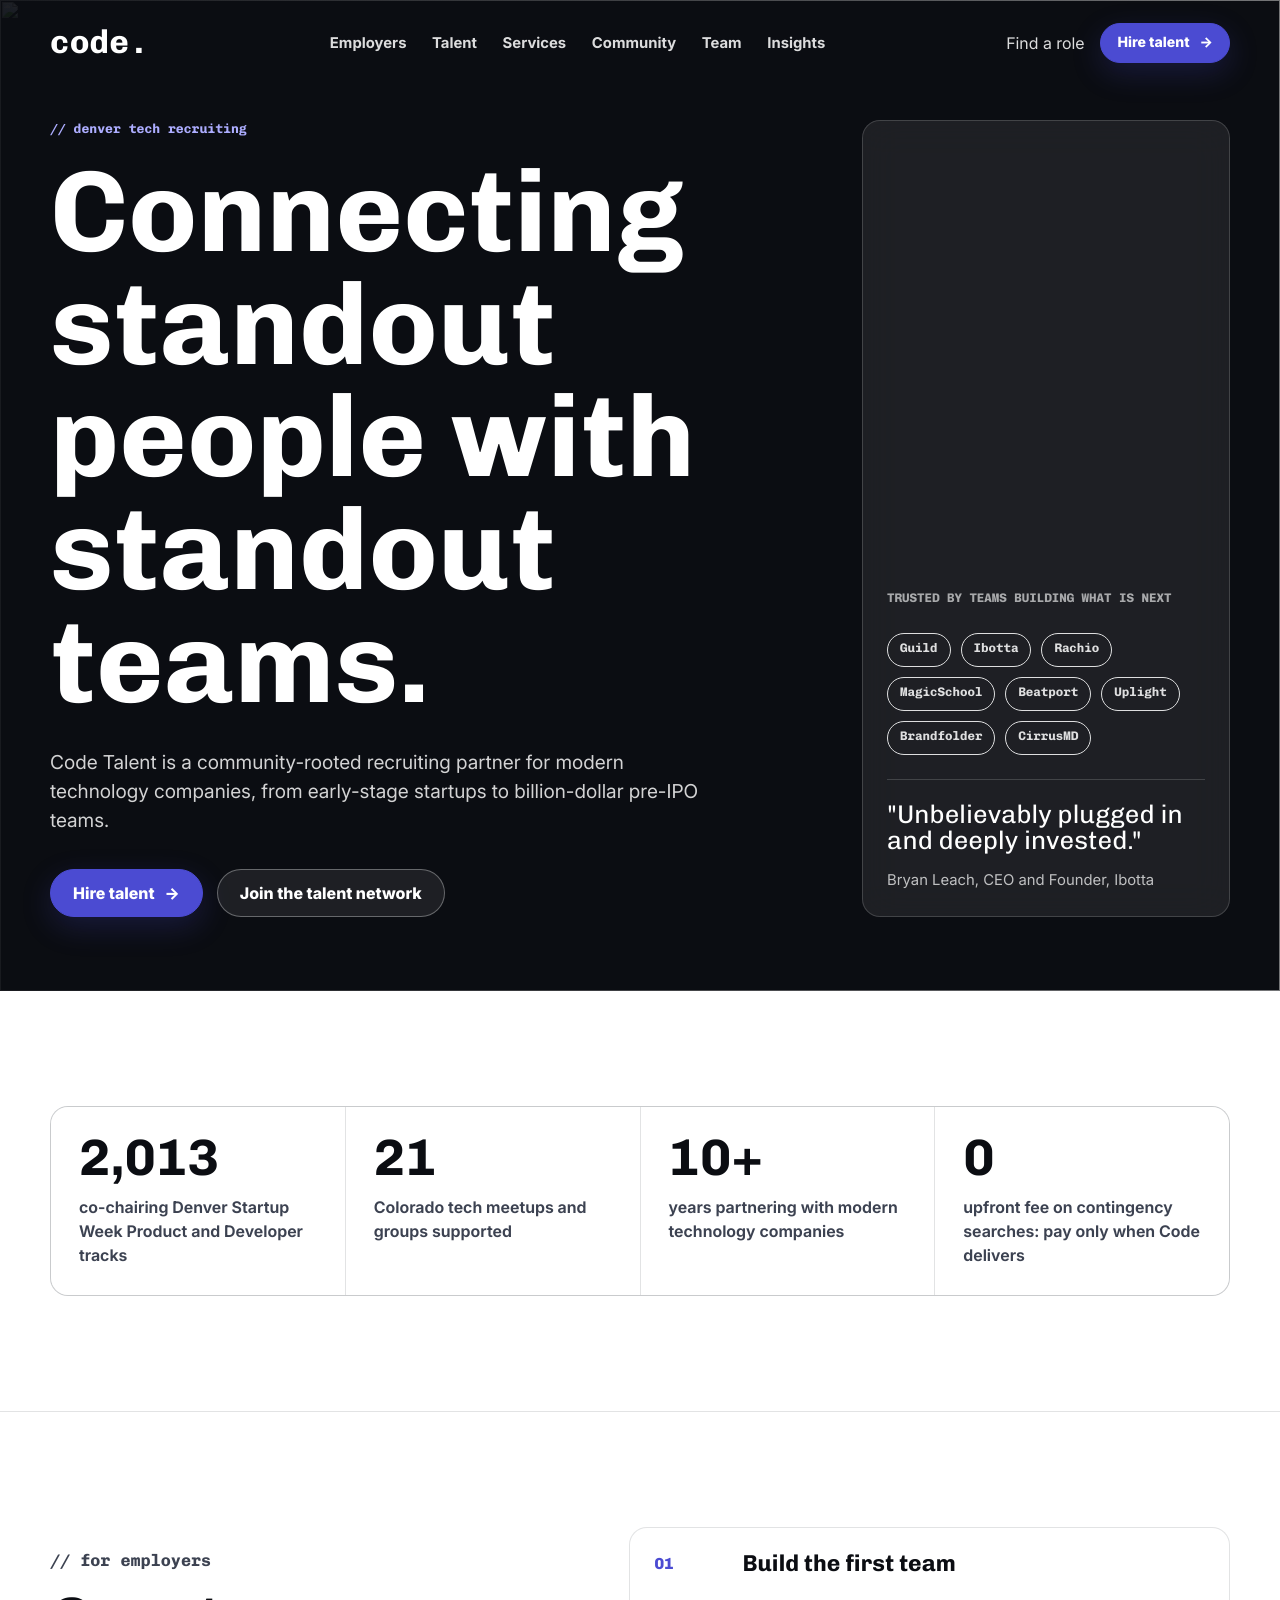
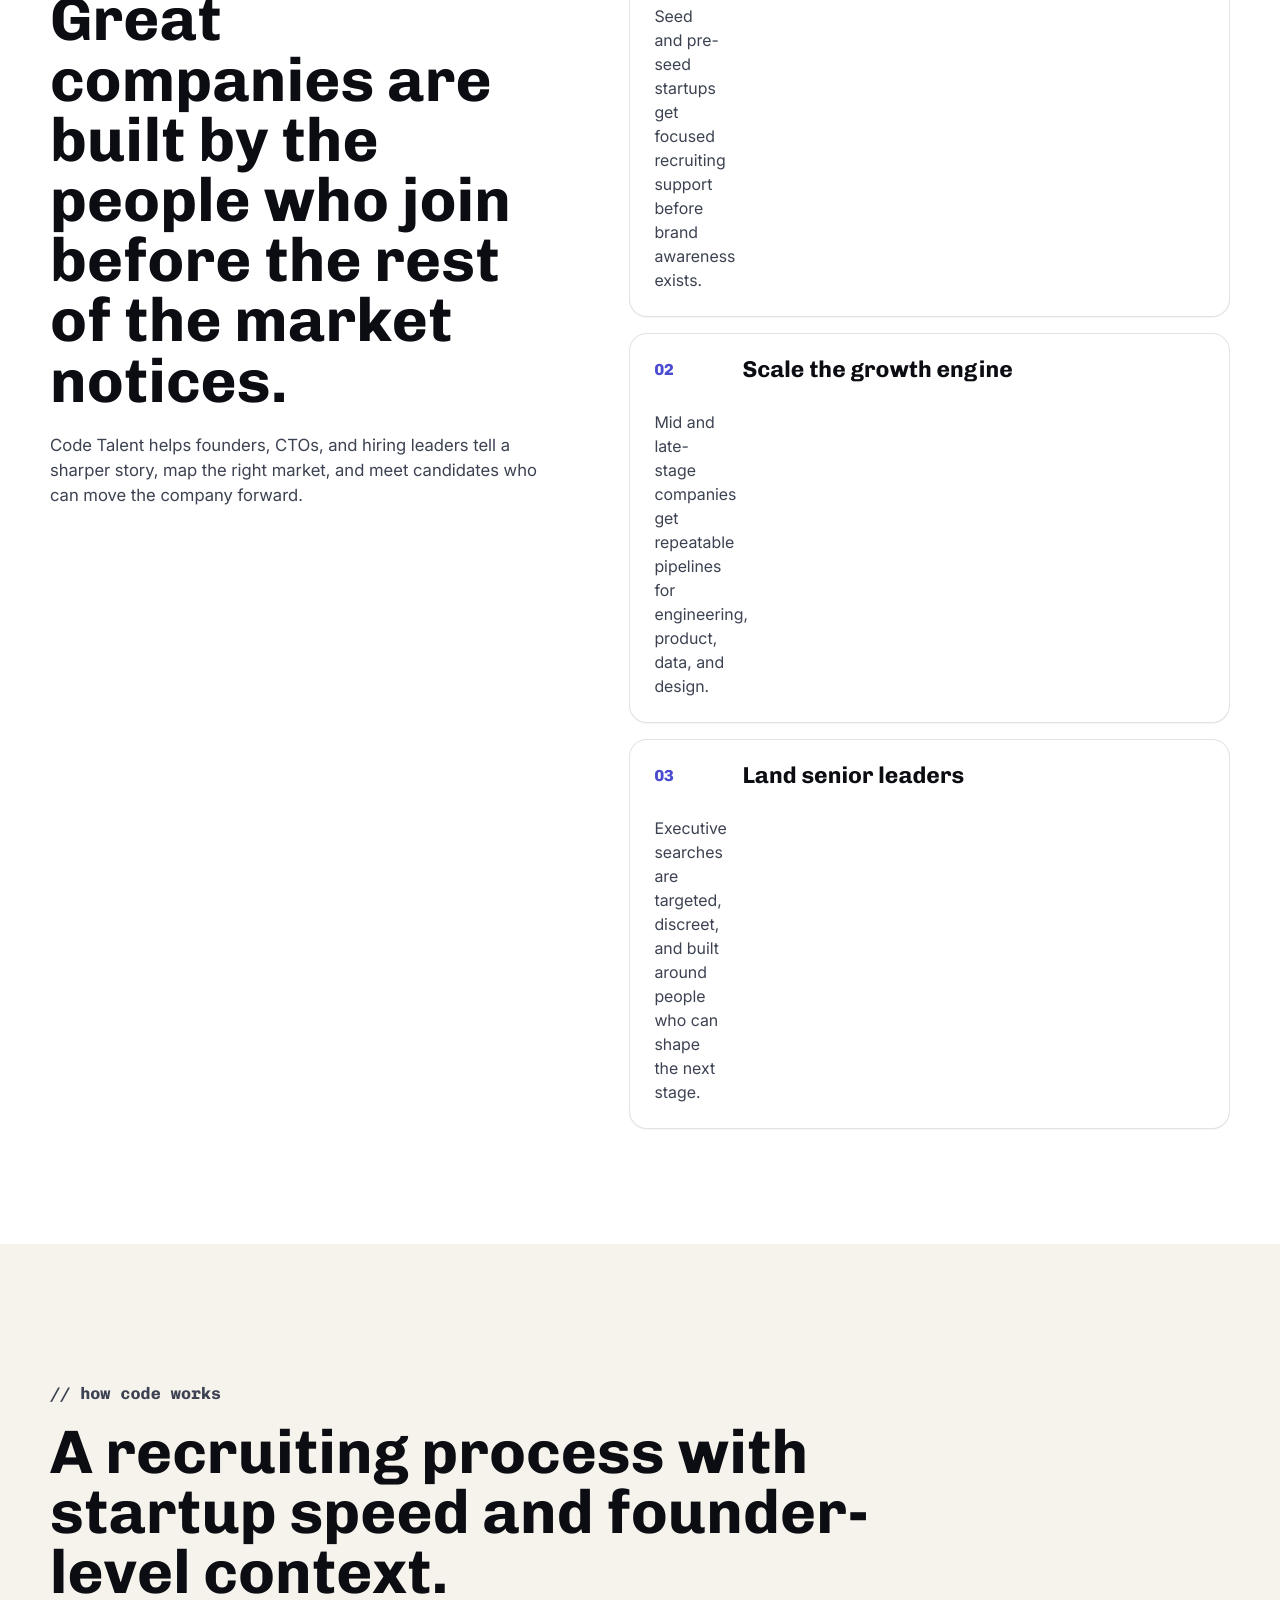
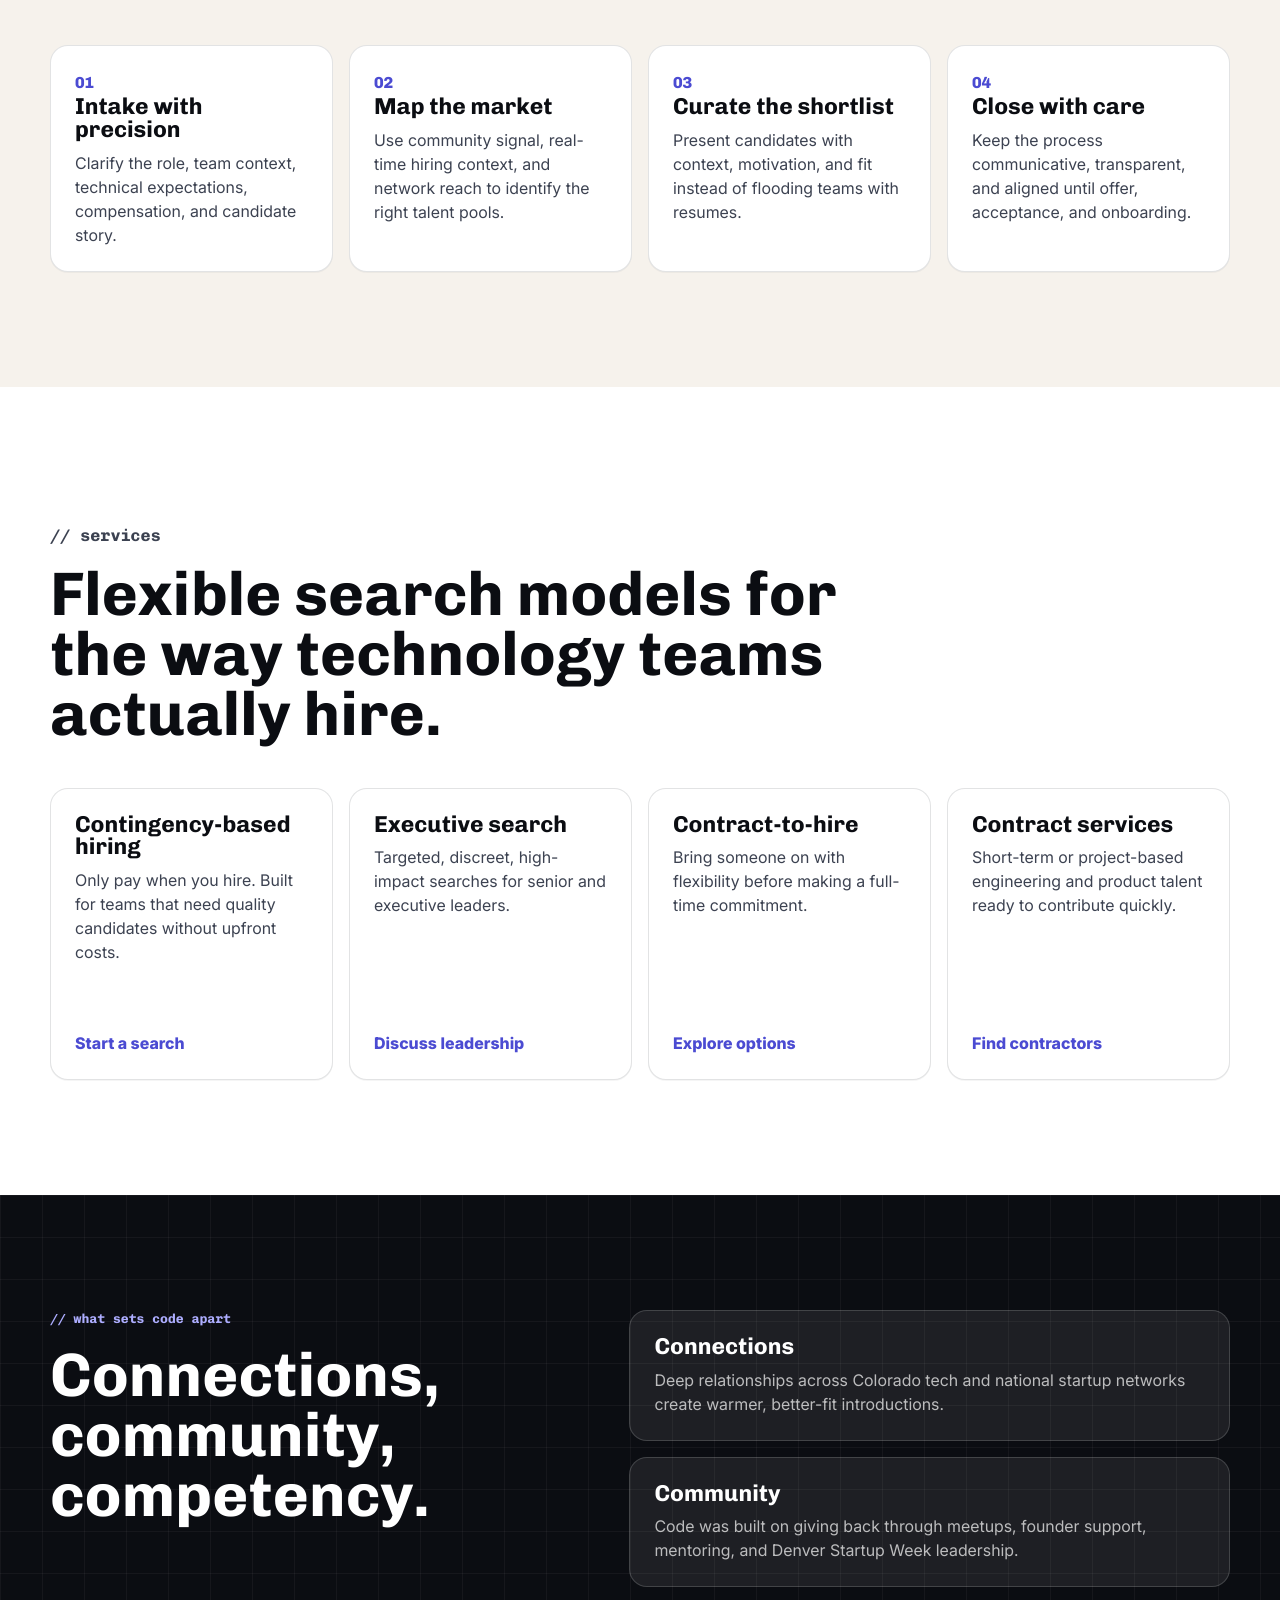
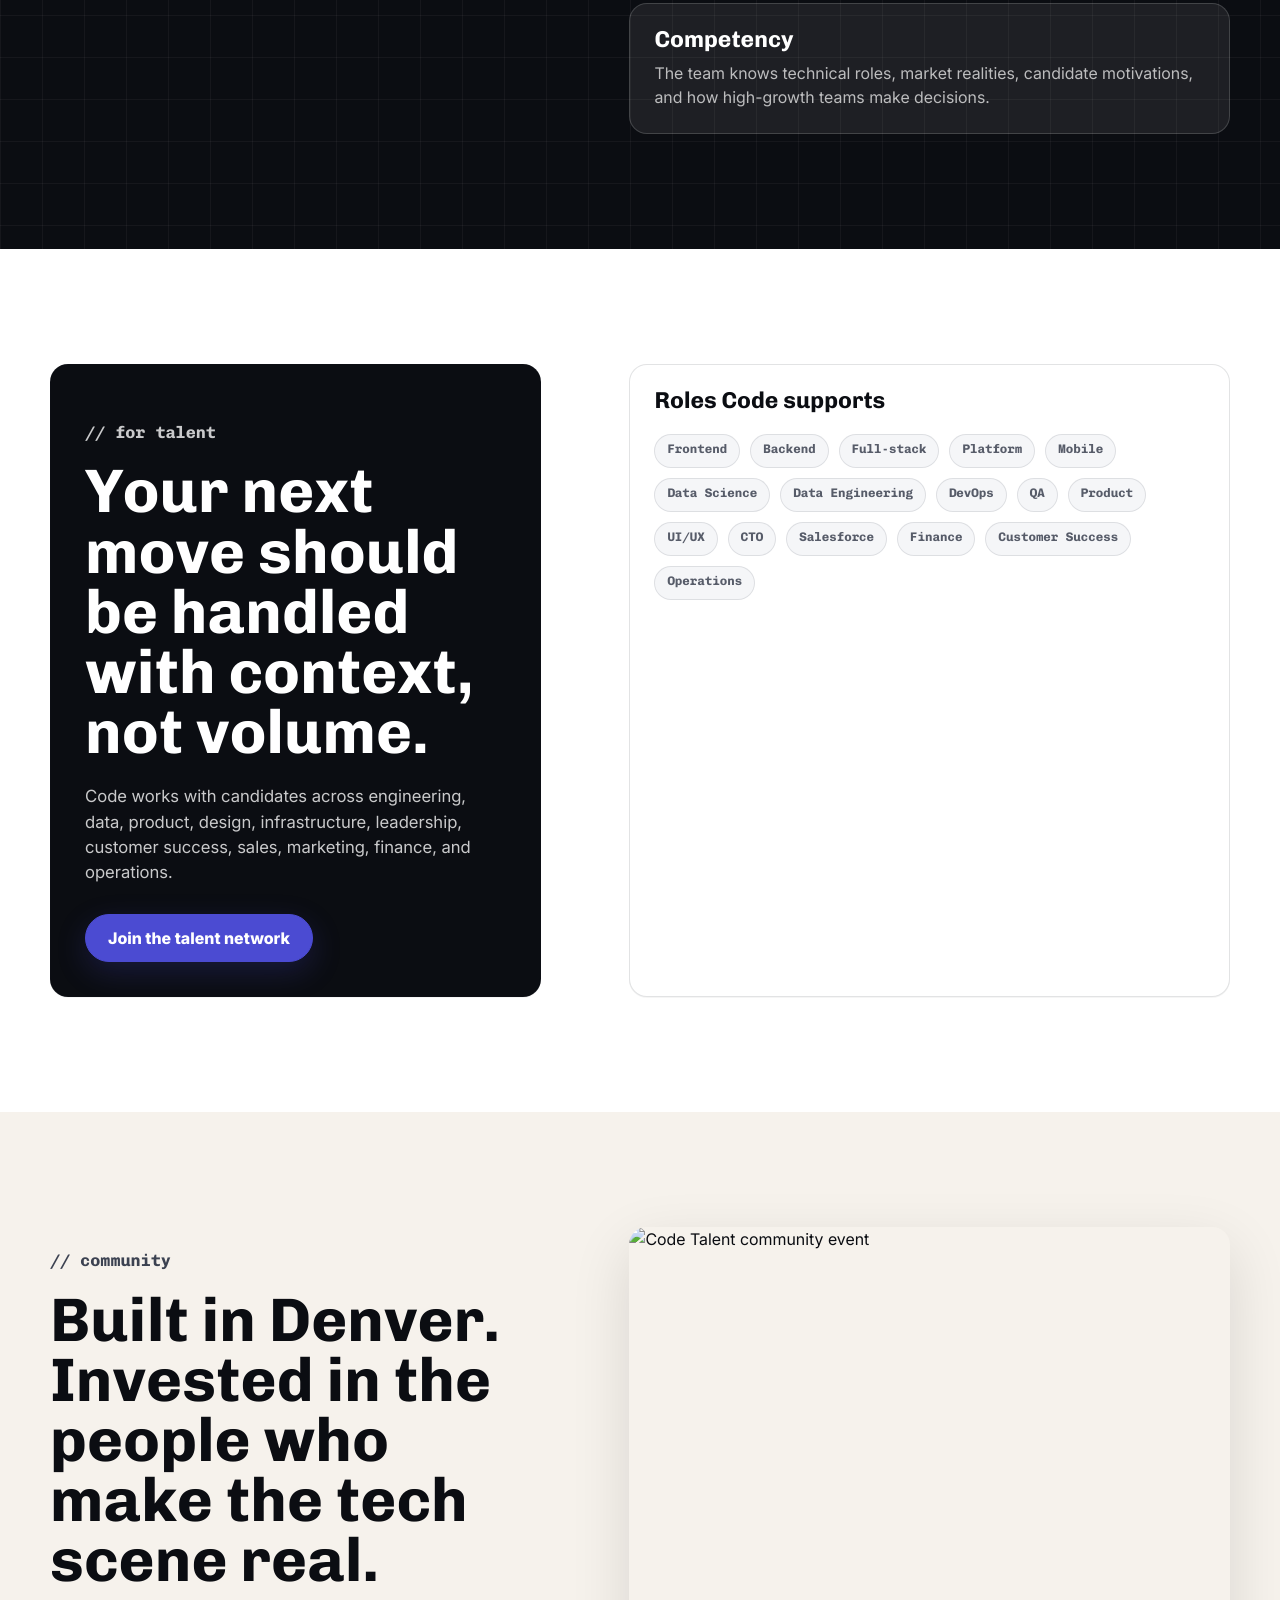
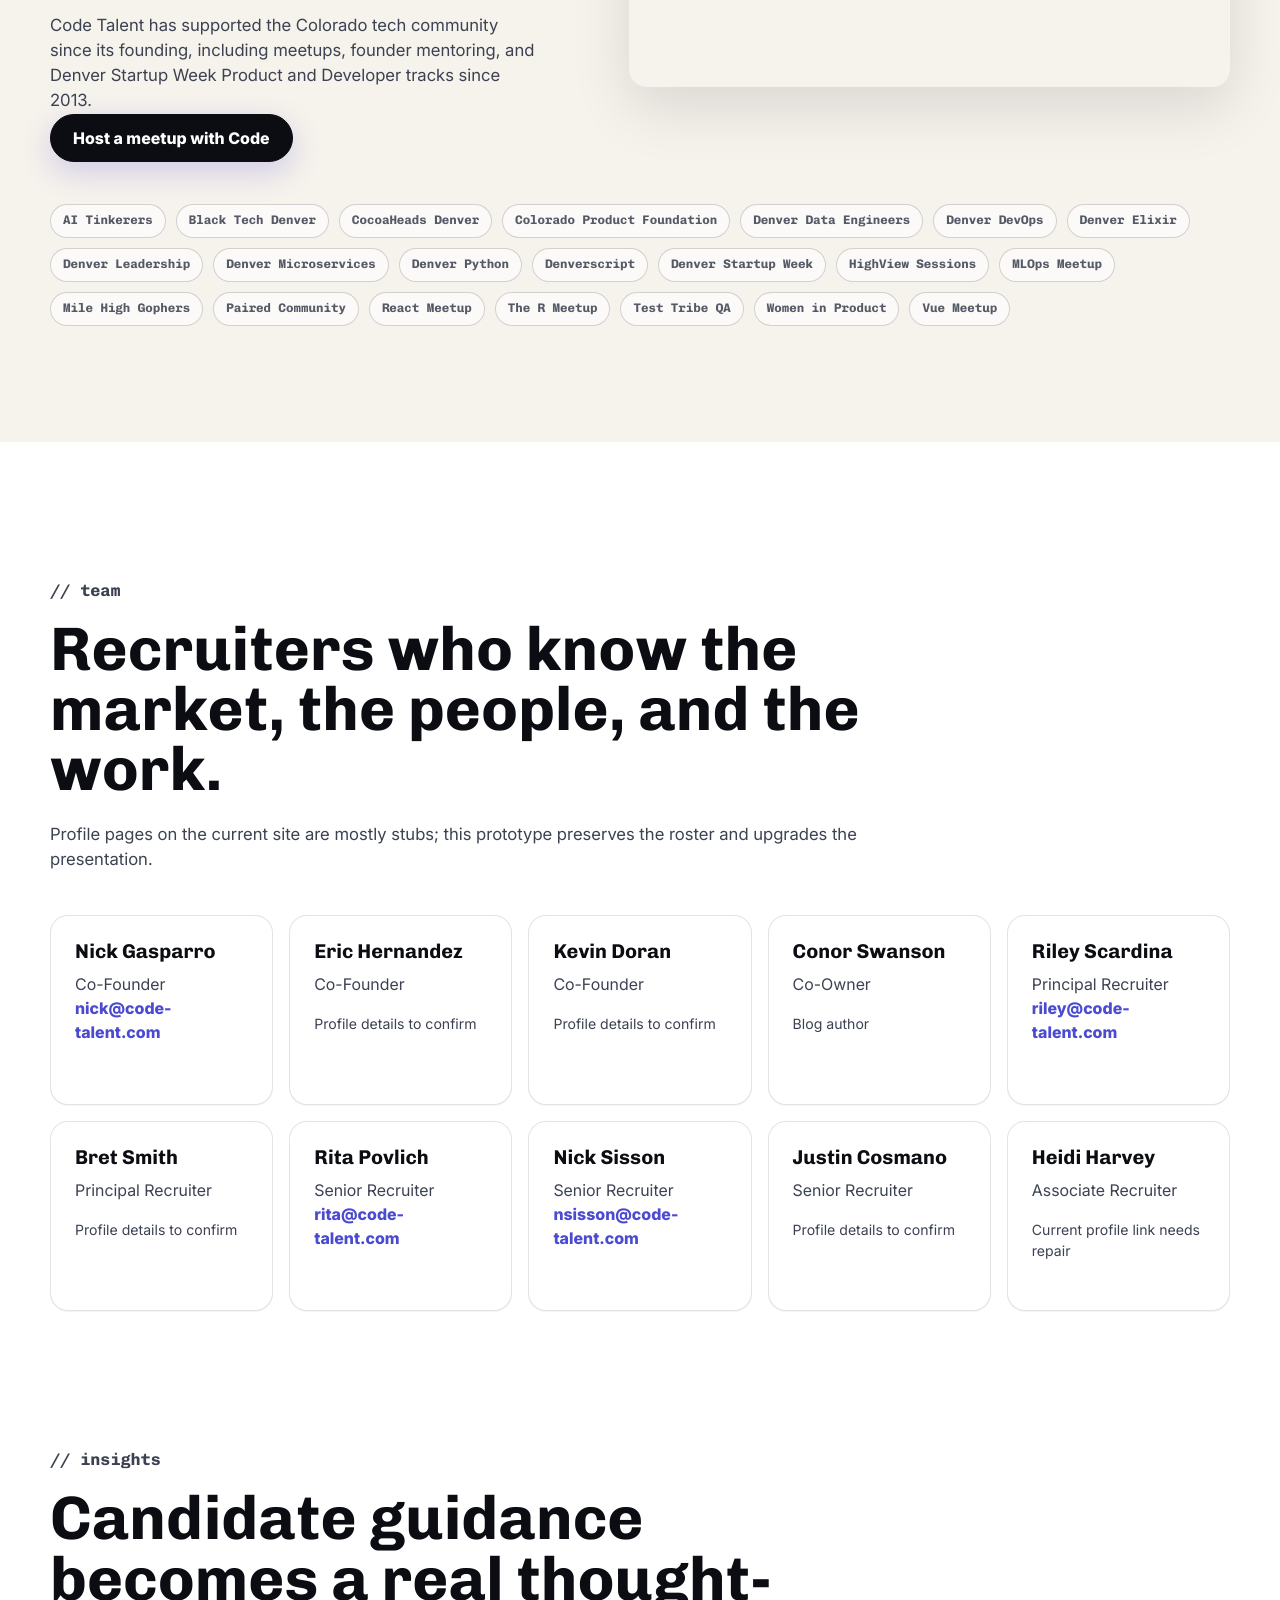
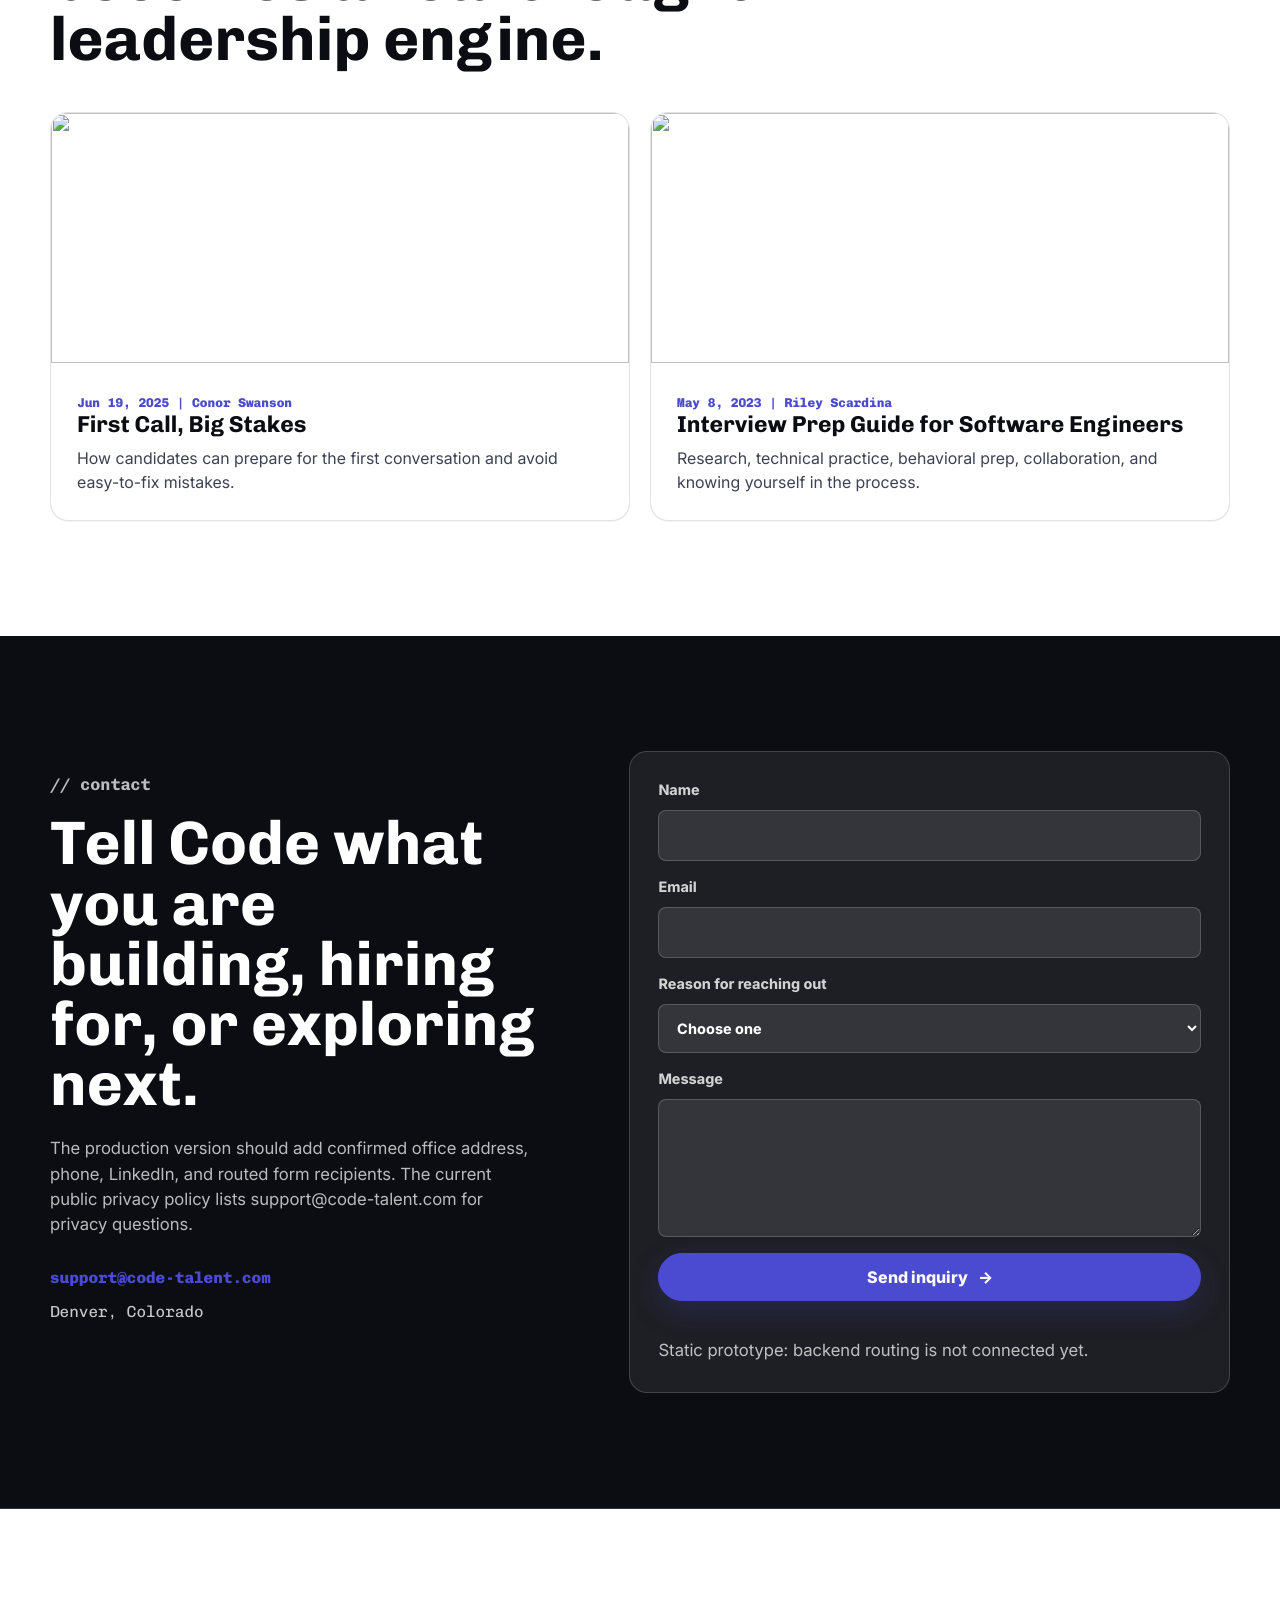
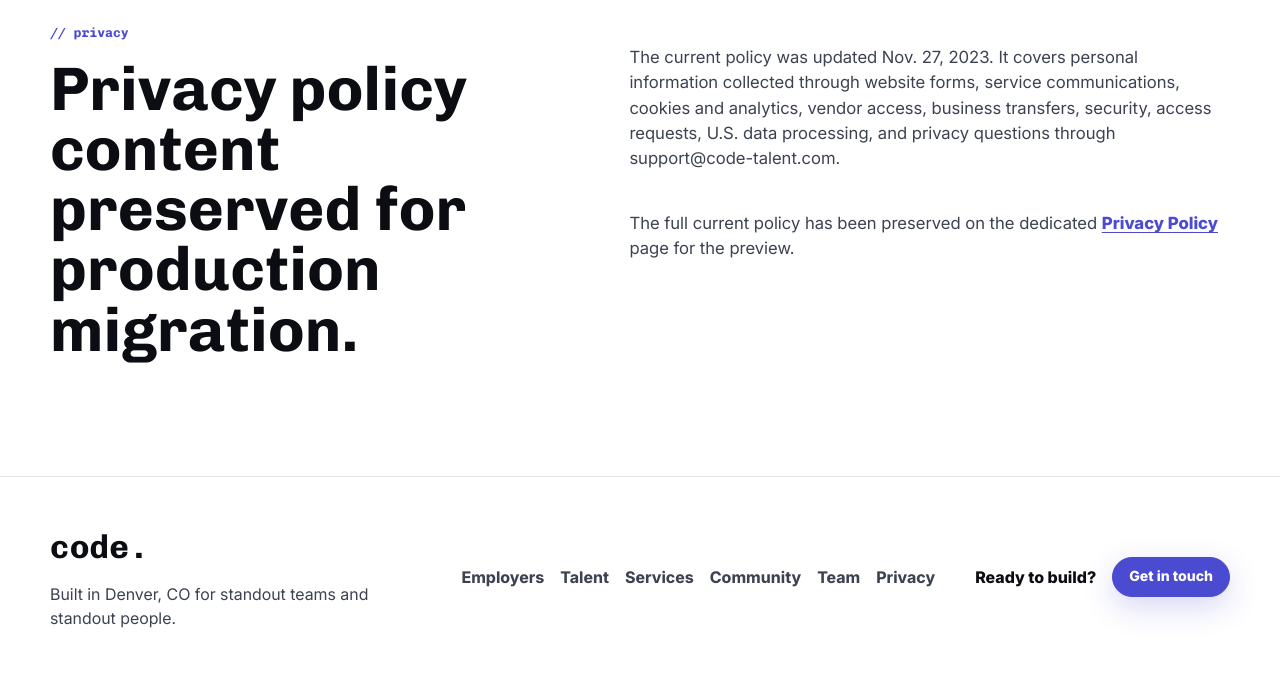
==== docs/index.html @ 49427c19 "Build Code Talent preview site" ====
<!doctype html>
<html lang="en">
  <head>
    <meta charset="utf-8" />
    <meta name="viewport" content="width=device-width, initial-scale=1" />
    <title>code. | Denver tech recruiting for standout teams</title>
    <meta
      name="description"
      content="Code Talent connects standout technical talent with ambitious teams. Denver-rooted tech recruiting for startups, growth companies, and executive searches."
    />
    <link rel="preconnect" href="https://fonts.googleapis.com" />
    <link rel="preconnect" href="https://fonts.gstatic.com" crossorigin />
    <link
      href="https://fonts.googleapis.com/css2?family=Chivo:wght@500;600;700;800;900&family=Chivo+Mono:wght@400;500;600;700&family=Inter:wght@400;500;600;700;800&display=swap"
      rel="stylesheet"
    />
    <link rel="stylesheet" href="styles.css" />
  </head>
  <body>
    <header class="site-header" data-header>
      <a class="brand" href="#top" aria-label="Code Talent home">code.</a>
      <nav class="desktop-nav" aria-label="Primary navigation">
        <a href="#employers">Employers</a>
        <a href="#talent">Talent</a>
        <a href="#services">Services</a>
        <a href="#community">Community</a>
        <a href="#team">Team</a>
        <a href="#insights">Insights</a>
      </nav>
      <div class="header-actions">
        <a class="ghost-link" href="#talent">Find a role</a>
        <a class="button button-small" href="#contact">Hire talent <span aria-hidden="true">-></span></a>
        <button class="menu-toggle" type="button" data-menu-toggle aria-label="Open menu">
          <span></span><span></span><span></span>
        </button>
      </div>
      <nav class="mobile-nav" data-mobile-nav aria-label="Mobile navigation">
        <a href="#employers">Employers</a>
        <a href="#talent">Talent</a>
        <a href="#services">Services</a>
        <a href="#community">Community</a>
        <a href="#team">Team</a>
        <a href="#insights">Insights</a>
        <a href="#contact">Contact</a>
      </nav>
    </header>

    <main id="top">
      <section class="hero section-ink">
        <div class="hero-media" aria-hidden="true">
          <img
            src="https://cdn.durable.co/blocks/3abPyMldvIsXDn9sPv0dbeE94YKzcHehLIumNaeTvxi5ecfWmJnw3LtG18OvIp3E.jpg"
            alt=""
          />
        </div>
        <div class="container hero-grid">
          <div class="hero-copy reveal">
            <p class="eyebrow">// Denver tech recruiting</p>
            <h1>Connecting standout people with standout teams.</h1>
            <p class="hero-subhead">
              Code Talent is a community-rooted recruiting partner for modern technology companies, from early-stage
              startups to billion-dollar pre-IPO teams.
            </p>
            <div class="hero-actions">
              <a class="button" href="#contact">Hire talent <span aria-hidden="true">-></span></a>
              <a class="button button-secondary" href="#talent">Join the talent network</a>
            </div>
          </div>
          <div class="hero-panel reveal">
            <p class="panel-kicker">Trusted by teams building what is next</p>
            <div class="logo-cloud" aria-label="Selected companies">
              <span>Guild</span>
              <span>Ibotta</span>
              <span>Rachio</span>
              <span>MagicSchool</span>
              <span>Beatport</span>
              <span>Uplight</span>
              <span>Brandfolder</span>
              <span>CirrusMD</span>
            </div>
            <div class="quote">
              <p>
                "Unbelievably plugged in and deeply invested."
              </p>
              <span>Bryan Leach, CEO and Founder, Ibotta</span>
            </div>
          </div>
        </div>
      </section>

      <section class="section section-paper proof-strip" aria-label="Proof points">
        <div class="container proof-grid">
          <div class="stat reveal">
            <strong data-count="2013">2013</strong>
            <span>co-chairing Denver Startup Week Product and Developer tracks</span>
          </div>
          <div class="stat reveal">
            <strong data-count="21">21</strong>
            <span>Colorado tech meetups and groups supported</span>
          </div>
          <div class="stat reveal">
            <strong>10+</strong>
            <span>years partnering with modern technology companies</span>
          </div>
          <div class="stat reveal">
            <strong>0</strong>
            <span>upfront fee on contingency searches: pay only when Code delivers</span>
          </div>
        </div>
      </section>

      <section id="employers" class="section section-white">
        <div class="container split-section">
          <div class="section-copy reveal">
            <p class="eyebrow">// for employers</p>
            <h2>Great companies are built by the people who join before the rest of the market notices.</h2>
            <p>
              Code Talent helps founders, CTOs, and hiring leaders tell a sharper story, map the right market, and meet
              candidates who can move the company forward.
            </p>
          </div>
          <div class="path-grid">
            <article class="path-card reveal">
              <span class="card-index">01</span>
              <h3>Build the first team</h3>
              <p>Seed and pre-seed startups get focused recruiting support before brand awareness exists.</p>
            </article>
            <article class="path-card reveal">
              <span class="card-index">02</span>
              <h3>Scale the growth engine</h3>
              <p>Mid and late-stage companies get repeatable pipelines for engineering, product, data, and design.</p>
            </article>
            <article class="path-card reveal">
              <span class="card-index">03</span>
              <h3>Land senior leaders</h3>
              <p>Executive searches are targeted, discreet, and built around people who can shape the next stage.</p>
            </article>
          </div>
        </div>
      </section>

      <section class="section section-warm">
        <div class="container">
          <div class="section-heading reveal">
            <p class="eyebrow">// how code works</p>
            <h2>A recruiting process with startup speed and founder-level context.</h2>
          </div>
          <div class="process-grid">
            <article class="process-step reveal">
              <span>01</span>
              <h3>Intake with precision</h3>
              <p>Clarify the role, team context, technical expectations, compensation, and candidate story.</p>
            </article>
            <article class="process-step reveal">
              <span>02</span>
              <h3>Map the market</h3>
              <p>Use community signal, real-time hiring context, and network reach to identify the right talent pools.</p>
            </article>
            <article class="process-step reveal">
              <span>03</span>
              <h3>Curate the shortlist</h3>
              <p>Present candidates with context, motivation, and fit instead of flooding teams with resumes.</p>
            </article>
            <article class="process-step reveal">
              <span>04</span>
              <h3>Close with care</h3>
              <p>Keep the process communicative, transparent, and aligned until offer, acceptance, and onboarding.</p>
            </article>
          </div>
        </div>
      </section>

      <section id="services" class="section section-white">
        <div class="container">
          <div class="section-heading reveal">
            <p class="eyebrow">// services</p>
            <h2>Flexible search models for the way technology teams actually hire.</h2>
          </div>
          <div class="service-grid">
            <article class="service-card reveal">
              <h3>Contingency-based hiring</h3>
              <p>Only pay when you hire. Built for teams that need quality candidates without upfront costs.</p>
              <a href="#contact">Start a search</a>
            </article>
            <article class="service-card reveal">
              <h3>Executive search</h3>
              <p>Targeted, discreet, high-impact searches for senior and executive leaders.</p>
              <a href="#contact">Discuss leadership</a>
            </article>
            <article class="service-card reveal">
              <h3>Contract-to-hire</h3>
              <p>Bring someone on with flexibility before making a full-time commitment.</p>
              <a href="#contact">Explore options</a>
            </article>
            <article class="service-card reveal">
              <h3>Contract services</h3>
              <p>Short-term or project-based engineering and product talent ready to contribute quickly.</p>
              <a href="#contact">Find contractors</a>
            </article>
          </div>
        </div>
      </section>

      <section class="section section-ink narrative-band">
        <div class="container narrative-grid">
          <div class="reveal">
            <p class="eyebrow">// what sets code apart</p>
            <h2>Connections, community, competency.</h2>
          </div>
          <div class="pillar-list">
            <article class="pillar reveal">
              <h3>Connections</h3>
              <p>Deep relationships across Colorado tech and national startup networks create warmer, better-fit introductions.</p>
            </article>
            <article class="pillar reveal">
              <h3>Community</h3>
              <p>Code was built on giving back through meetups, founder support, mentoring, and Denver Startup Week leadership.</p>
            </article>
            <article class="pillar reveal">
              <h3>Competency</h3>
              <p>The team knows technical roles, market realities, candidate motivations, and how high-growth teams make decisions.</p>
            </article>
          </div>
        </div>
      </section>

      <section id="talent" class="section section-white">
        <div class="container audience-grid">
          <div class="audience-card candidate-card reveal">
            <p class="eyebrow">// for talent</p>
            <h2>Your next move should be handled with context, not volume.</h2>
            <p>
              Code works with candidates across engineering, data, product, design, infrastructure, leadership, customer
              success, sales, marketing, finance, and operations.
            </p>
            <a class="button" href="#contact">Join the talent network</a>
          </div>
          <div class="roles-panel reveal">
            <h3>Roles Code supports</h3>
            <div class="tag-cloud">
              <span>Frontend</span><span>Backend</span><span>Full-stack</span><span>Platform</span>
              <span>Mobile</span><span>Data Science</span><span>Data Engineering</span><span>DevOps</span>
              <span>QA</span><span>Product</span><span>UI/UX</span><span>CTO</span>
              <span>Salesforce</span><span>Finance</span><span>Customer Success</span><span>Operations</span>
            </div>
          </div>
        </div>
      </section>

      <section id="community" class="section section-warm community-section">
        <div class="container community-grid">
          <div class="community-copy reveal">
            <p class="eyebrow">// community</p>
            <h2>Built in Denver. Invested in the people who make the tech scene real.</h2>
            <p>
              Code Talent has supported the Colorado tech community since its founding, including meetups, founder
              mentoring, and Denver Startup Week Product and Developer tracks since 2013.
            </p>
            <a class="button button-secondary-dark" href="#contact">Host a meetup with Code</a>
          </div>
          <div class="community-media reveal">
            <img
              src="https://cdn.durable.co/blocks/5PEGP6IhmyVyu6Lz9Hl8YQFRPQ6qYHFhRtTrOg6n3tP3oMrsqARPJNRsiUVdGFXL.jpg"
              alt="Code Talent community event"
            />
          </div>
        </div>
        <div class="container meetup-wrap reveal">
          <div class="meetup-list" aria-label="Meetups and groups supported by Code Talent">
            <span>AI Tinkerers</span><span>Black Tech Denver</span><span>CocoaHeads Denver</span>
            <span>Colorado Product Foundation</span><span>Denver Data Engineers</span><span>Denver DevOps</span>
            <span>Denver Elixir</span><span>Denver Leadership</span><span>Denver Microservices</span>
            <span>Denver Python</span><span>Denverscript</span><span>Denver Startup Week</span>
            <span>HighView Sessions</span><span>MLOps Meetup</span><span>Mile High Gophers</span>
            <span>Paired Community</span><span>React Meetup</span><span>The R Meetup</span>
            <span>Test Tribe QA</span><span>Women in Product</span><span>Vue Meetup</span>
          </div>
        </div>
      </section>

      <section id="team" class="section section-white">
        <div class="container">
          <div class="section-heading reveal">
            <p class="eyebrow">// team</p>
            <h2>Recruiters who know the market, the people, and the work.</h2>
            <p>Profile pages on the current site are mostly stubs; this prototype preserves the roster and upgrades the presentation.</p>
          </div>
          <div class="team-grid">
            <article class="team-card reveal"><h3>Nick Gasparro</h3><p>Co-Founder</p><a href="mailto:nick@code-talent.com">nick@code-talent.com</a></article>
            <article class="team-card reveal"><h3>Eric Hernandez</h3><p>Co-Founder</p><span>Profile details to confirm</span></article>
            <article class="team-card reveal"><h3>Kevin Doran</h3><p>Co-Founder</p><span>Profile details to confirm</span></article>
            <article class="team-card reveal"><h3>Conor Swanson</h3><p>Co-Owner</p><span>Blog author</span></article>
            <article class="team-card reveal"><h3>Riley Scardina</h3><p>Principal Recruiter</p><a href="mailto:riley@code-talent.com">riley@code-talent.com</a></article>
            <article class="team-card reveal"><h3>Bret Smith</h3><p>Principal Recruiter</p><span>Profile details to confirm</span></article>
            <article class="team-card reveal"><h3>Rita Povlich</h3><p>Senior Recruiter</p><a href="mailto:rita@code-talent.com">rita@code-talent.com</a></article>
            <article class="team-card reveal"><h3>Nick Sisson</h3><p>Senior Recruiter</p><a href="mailto:nsisson@code-talent.com">nsisson@code-talent.com</a></article>
            <article class="team-card reveal"><h3>Justin Cosmano</h3><p>Senior Recruiter</p><span>Profile details to confirm</span></article>
            <article class="team-card reveal"><h3>Heidi Harvey</h3><p>Associate Recruiter</p><span>Current profile link needs repair</span></article>
          </div>
        </div>
      </section>

      <section id="insights" class="section section-white insights-section">
        <div class="container">
          <div class="section-heading reveal">
            <p class="eyebrow">// insights</p>
            <h2>Candidate guidance becomes a real thought-leadership engine.</h2>
          </div>
          <div class="insight-grid">
            <article class="insight-card reveal">
              <img
                src="https://cdn.durable.co/getty/2fQHrsNVSp1enBinYEPpgn64UoR9oztwrtDynljVDc5x9BuogCwHtQROeWGT031t.jpeg"
                alt=""
              />
              <div>
                <span>Jun 19, 2025 | Conor Swanson</span>
                <h3>First Call, Big Stakes</h3>
                <p>How candidates can prepare for the first conversation and avoid easy-to-fix mistakes.</p>
              </div>
            </article>
            <article class="insight-card reveal">
              <img
                src="https://cdn.durable.co/getty/27TIe68DW6xZ4NbfMlv1jF8DyC2TKX5e4qzJcItnA6QNp0FQwU5FMTiHUDsLRy5Y.jpeg"
                alt=""
              />
              <div>
                <span>May 8, 2023 | Riley Scardina</span>
                <h3>Interview Prep Guide for Software Engineers</h3>
                <p>Research, technical practice, behavioral prep, collaboration, and knowing yourself in the process.</p>
              </div>
            </article>
          </div>
        </div>
      </section>

      <section id="contact" class="section section-ink contact-section">
        <div class="container contact-grid">
          <div class="reveal">
            <p class="eyebrow">// contact</p>
            <h2>Tell Code what you are building, hiring for, or exploring next.</h2>
            <p>
              The production version should add confirmed office address, phone, LinkedIn, and routed form recipients.
              The current public privacy policy lists support@code-talent.com for privacy questions.
            </p>
            <div class="contact-links">
              <a href="mailto:support@code-talent.com">support@code-talent.com</a>
              <span>Denver, Colorado</span>
            </div>
          </div>
          <form class="contact-form reveal" data-contact-form>
            <label>
              Name
              <input type="text" name="name" autocomplete="name" required />
            </label>
            <label>
              Email
              <input type="email" name="email" autocomplete="email" required />
            </label>
            <label>
              Reason for reaching out
              <select name="reason" required>
                <option value="">Choose one</option>
                <option>Hiring talent</option>
                <option>Looking for a role</option>
                <option>Hosting a meetup</option>
                <option>General question</option>
              </select>
            </label>
            <label>
              Message
              <textarea name="message" rows="5" required></textarea>
            </label>
            <button class="button" type="submit">Send inquiry <span aria-hidden="true">-></span></button>
            <p class="form-note" data-form-note aria-live="polite">Static prototype: backend routing is not connected yet.</p>
          </form>
        </div>
      </section>

      <section id="privacy" class="section section-white privacy-section">
        <div class="container privacy-grid">
          <div class="reveal">
            <p class="eyebrow">// privacy</p>
            <h2>Privacy policy content preserved for production migration.</h2>
          </div>
          <div class="privacy-copy reveal">
            <p>
              The current policy was updated Nov. 27, 2023. It covers personal information collected through website
              forms, service communications, cookies and analytics, vendor access, business transfers, security, access
              requests, U.S. data processing, and privacy questions through support@code-talent.com.
            </p>
            <p>
              The full current policy has been preserved on the dedicated <a href="privacy.html">Privacy Policy</a>
              page for the preview.
            </p>
          </div>
        </div>
      </section>
    </main>

    <footer class="site-footer">
      <div class="container footer-grid">
        <div>
          <a class="brand footer-brand" href="#top">code.</a>
          <p>Built in Denver, CO for standout teams and standout people.</p>
        </div>
        <nav aria-label="Footer navigation">
          <a href="#employers">Employers</a>
          <a href="#talent">Talent</a>
          <a href="#services">Services</a>
          <a href="#community">Community</a>
          <a href="#team">Team</a>
          <a href="privacy.html">Privacy</a>
        </nav>
        <div class="footer-cta">
          <span>Ready to build?</span>
          <a class="button button-small" href="#contact">Get in touch</a>
        </div>
      </div>
    </footer>

    <script src="script.js"></script>
  </body>
</html>
---- docs/styles.css ----
:root {
  --ink: #0b0d12;
  --ink-2: #111827;
  --ink-3: #3c4251;
  --paper: #ffffff;
  --paper-warm: #f6f2ec;
  --paper-cool: #f4f5f8;
  --line: rgba(17, 24, 39, 0.12);
  --line-dark: rgba(255, 255, 255, 0.16);
  --indigo: #4b4bd2;
  --indigo-dark: #3737aa;
  --indigo-soft: #eeeeff;
  --radius: 8px;
  --radius-lg: 18px;
  --shadow: 0 20px 60px rgba(11, 13, 18, 0.12);
  --font-display: "Chivo", Inter, system-ui, sans-serif;
  --font-body: "Inter", system-ui, sans-serif;
  --font-mono: "Chivo Mono", ui-monospace, SFMono-Regular, Consolas, monospace;
}

* {
  box-sizing: border-box;
}

html {
  scroll-behavior: smooth;
}

body {
  margin: 0;
  background: var(--paper);
  color: var(--ink);
  font-family: var(--font-body);
  line-height: 1.5;
  text-rendering: geometricPrecision;
}

img {
  display: block;
  max-width: 100%;
}

a {
  color: inherit;
  text-decoration: none;
}

button,
input,
select,
textarea {
  font: inherit;
}

::selection {
  background: var(--indigo);
  color: white;
}

:focus-visible {
  outline: 3px solid rgba(75, 75, 210, 0.45);
  outline-offset: 3px;
}

.container {
  width: min(1180px, calc(100% - 40px));
  margin: 0 auto;
}

.site-header {
  position: fixed;
  inset: 0 0 auto 0;
  z-index: 50;
  display: grid;
  grid-template-columns: auto 1fr auto;
  align-items: center;
  gap: 28px;
  padding: 18px max(24px, calc((100vw - 1180px) / 2));
  color: white;
  transition: background 180ms ease, color 180ms ease, border-color 180ms ease;
}

.site-header.is-scrolled,
.site-header.is-open {
  background: rgba(255, 255, 255, 0.92);
  color: var(--ink);
  border-bottom: 1px solid var(--line);
  backdrop-filter: blur(18px);
}

.brand {
  font-family: var(--font-mono);
  font-weight: 700;
  font-size: clamp(1.55rem, 1.1rem + 1.2vw, 2.15rem);
  letter-spacing: 0;
}

.desktop-nav {
  display: flex;
  justify-content: center;
  gap: clamp(14px, 2vw, 30px);
  font-size: 0.93rem;
  font-weight: 700;
}

.desktop-nav a,
.ghost-link {
  opacity: 0.86;
  transition: opacity 160ms ease, color 160ms ease;
}

.desktop-nav a:hover,
.ghost-link:hover {
  opacity: 1;
  color: var(--indigo);
}

.header-actions {
  display: flex;
  align-items: center;
  gap: 16px;
}

.button {
  display: inline-flex;
  min-height: 48px;
  align-items: center;
  justify-content: center;
  gap: 10px;
  padding: 0 22px;
  border: 1px solid var(--indigo);
  border-radius: 999px;
  background: var(--indigo);
  color: white;
  font-weight: 800;
  line-height: 1;
  box-shadow: 0 10px 30px rgba(75, 75, 210, 0.22);
  transition: transform 160ms ease, background 160ms ease, border-color 160ms ease, box-shadow 160ms ease;
}

.button:hover {
  transform: translateY(-2px);
  background: var(--indigo-dark);
  border-color: var(--indigo-dark);
  box-shadow: 0 16px 40px rgba(75, 75, 210, 0.3);
}

.button-small {
  min-height: 40px;
  padding-inline: 16px;
  font-size: 0.88rem;
}

.button-secondary {
  background: rgba(255, 255, 255, 0.08);
  border-color: rgba(255, 255, 255, 0.32);
  box-shadow: none;
}

.button-secondary:hover {
  background: white;
  border-color: white;
  color: var(--ink);
}

.button-secondary-dark {
  background: var(--ink);
  border-color: var(--ink);
  color: white;
}

.menu-toggle {
  display: none;
  width: 42px;
  height: 42px;
  border: 1px solid currentColor;
  border-radius: 999px;
  background: transparent;
  color: currentColor;
  align-items: center;
  justify-content: center;
  flex-direction: column;
  gap: 5px;
}

.menu-toggle span {
  width: 16px;
  height: 2px;
  background: currentColor;
}

.mobile-nav {
  display: none;
}

.section {
  padding: clamp(78px, 9vw, 132px) 0;
}

.section-white {
  background: var(--paper);
}

.section-warm {
  background: var(--paper-warm);
}

.section-ink {
  background: var(--ink);
  color: white;
}

.eyebrow {
  margin: 0 0 16px;
  color: var(--indigo);
  font-family: var(--font-mono);
  font-size: 0.82rem;
  font-weight: 700;
  letter-spacing: 0;
  text-transform: lowercase;
}

.section-ink .eyebrow {
  color: #adadff;
}

h1,
h2,
h3 {
  margin: 0;
  font-family: var(--font-display);
  letter-spacing: 0;
  line-height: 0.98;
}

h1 {
  max-width: 870px;
  font-size: clamp(4.2rem, 9vw, 9.5rem);
}

h2 {
  font-size: clamp(2.2rem, 4.8vw, 5rem);
}

h3 {
  font-size: clamp(1.35rem, 1.8vw, 1.9rem);
}

p {
  margin: 0;
}

.hero {
  position: relative;
  min-height: 94vh;
  display: flex;
  align-items: center;
  overflow: hidden;
  padding: 120px 0 74px;
}

.hero::after {
  content: "";
  position: absolute;
  inset: 0;
  background: linear-gradient(90deg, rgba(11, 13, 18, 0.92), rgba(11, 13, 18, 0.72) 47%, rgba(11, 13, 18, 0.42));
}

.hero-media {
  position: absolute;
  inset: 0;
}

.hero-media img {
  width: 100%;
  height: 100%;
  object-fit: cover;
}

.hero-grid {
  position: relative;
  z-index: 2;
  display: grid;
  grid-template-columns: minmax(0, 1.35fr) minmax(320px, 0.65fr);
  gap: 48px;
  align-items: end;
}

.hero-subhead {
  max-width: 660px;
  margin-top: 28px;
  color: rgba(255, 255, 255, 0.82);
  font-size: clamp(1.1rem, 1.5vw, 1.34rem);
}

.hero-actions {
  display: flex;
  flex-wrap: wrap;
  gap: 14px;
  margin-top: 34px;
}

.hero-panel {
  align-self: stretch;
  display: flex;
  flex-direction: column;
  justify-content: flex-end;
  gap: 24px;
  min-height: 470px;
  padding: 24px;
  border: 1px solid var(--line-dark);
  border-radius: var(--radius-lg);
  background: rgba(255, 255, 255, 0.08);
  backdrop-filter: blur(18px);
}

.panel-kicker {
  color: rgba(255, 255, 255, 0.62);
  font-family: var(--font-mono);
  font-size: 0.78rem;
  font-weight: 700;
  text-transform: uppercase;
}

.logo-cloud {
  display: flex;
  flex-wrap: wrap;
  gap: 10px;
}

.logo-cloud span,
.tag-cloud span,
.meetup-list span {
  display: inline-flex;
  align-items: center;
  min-height: 34px;
  padding: 0 12px;
  border: 1px solid currentColor;
  border-radius: 999px;
  font-family: var(--font-mono);
  font-size: 0.78rem;
  font-weight: 700;
  opacity: 0.86;
}

.quote {
  padding-top: 22px;
  border-top: 1px solid var(--line-dark);
}

.quote p {
  font-family: var(--font-display);
  font-size: clamp(1.45rem, 2vw, 2.15rem);
  line-height: 1.05;
}

.quote span {
  display: block;
  margin-top: 14px;
  color: rgba(255, 255, 255, 0.72);
  font-size: 0.93rem;
}

.proof-strip {
  border-bottom: 1px solid var(--line);
}

.proof-grid {
  display: grid;
  grid-template-columns: repeat(4, 1fr);
  gap: 1px;
  background: var(--line);
  border: 1px solid var(--line);
  border-radius: var(--radius-lg);
  overflow: hidden;
}

.stat {
  min-height: 180px;
  padding: 28px;
  background: white;
}

.stat strong {
  display: block;
  color: var(--ink);
  font-family: var(--font-display);
  font-size: clamp(2.2rem, 4vw, 4.4rem);
  line-height: 0.9;
}

.stat span {
  display: block;
  margin-top: 14px;
  color: var(--ink-3);
  font-weight: 650;
}

.split-section,
.narrative-grid,
.audience-grid,
.community-grid,
.contact-grid,
.privacy-grid {
  display: grid;
  grid-template-columns: minmax(0, 0.9fr) minmax(0, 1.1fr);
  gap: clamp(40px, 7vw, 88px);
  align-items: start;
}

.section-copy p,
.section-heading p,
.audience-card p,
.community-copy p,
.contact-grid p,
.privacy-copy p {
  margin-top: 22px;
  color: var(--ink-3);
  font-size: 1.05rem;
}

.section-ink .section-copy p,
.section-ink .community-copy p,
.section-ink .contact-grid p {
  color: rgba(255, 255, 255, 0.72);
}

.path-grid {
  display: grid;
  gap: 16px;
}

.path-card,
.process-step,
.service-card,
.team-card,
.insight-card,
.audience-card,
.roles-panel,
.pillar {
  border: 1px solid var(--line);
  border-radius: var(--radius-lg);
  background: white;
  box-shadow: 0 1px 0 rgba(11, 13, 18, 0.04);
}

.path-card,
.process-step,
.service-card,
.team-card,
.roles-panel,
.pillar {
  padding: 24px;
}

.path-card {
  display: grid;
  grid-template-columns: 70px 1fr;
  gap: 18px;
  align-items: start;
}

.card-index,
.process-step span {
  color: var(--indigo);
  font-family: var(--font-mono);
  font-weight: 800;
}

.path-card p,
.process-step p,
.service-card p,
.team-card p,
.insight-card p,
.pillar p,
.roles-panel p {
  margin-top: 10px;
  color: var(--ink-3);
}

.section-heading {
  max-width: 840px;
  margin-bottom: 42px;
}

.process-grid,
.service-grid {
  display: grid;
  grid-template-columns: repeat(4, 1fr);
  gap: 16px;
}

.process-step,
.service-card,
.team-card,
.insight-card {
  transition: transform 180ms ease, box-shadow 180ms ease, border-color 180ms ease;
}

.process-step:hover,
.service-card:hover,
.team-card:hover,
.insight-card:hover {
  transform: translateY(-4px);
  border-color: rgba(75, 75, 210, 0.3);
  box-shadow: var(--shadow);
}

.service-card {
  min-height: 292px;
  display: flex;
  flex-direction: column;
}

.service-card a,
.team-card a,
.contact-links a {
  margin-top: auto;
  color: var(--indigo);
  font-weight: 800;
}

.narrative-band {
  position: relative;
}

.narrative-band::before {
  content: "";
  position: absolute;
  inset: 0;
  background-image: linear-gradient(rgba(255, 255, 255, 0.045) 1px, transparent 1px),
    linear-gradient(90deg, rgba(255, 255, 255, 0.045) 1px, transparent 1px);
  background-size: 42px 42px;
  pointer-events: none;
}

.narrative-grid {
  position: relative;
  z-index: 1;
}

.pillar-list {
  display: grid;
  gap: 16px;
}

.pillar {
  background: rgba(255, 255, 255, 0.08);
  border-color: var(--line-dark);
  color: white;
}

.pillar p {
  color: rgba(255, 255, 255, 0.7);
}

.candidate-card {
  min-height: 500px;
  display: flex;
  flex-direction: column;
  justify-content: flex-end;
  padding: 34px;
  background: var(--ink);
  color: white;
  overflow: hidden;
  position: relative;
}

.candidate-card::before {
  content: "";
  position: absolute;
  inset: 0;
  background: url("https://cdn.durable.co/blocks/32D6qfnPPLzosxWGniwpJnl6d3G72Oz595QJACydfjY3mSPkZJQs4I3HyFRIFRnA.jpg") center / cover;
  opacity: 0.34;
}

.candidate-card > * {
  position: relative;
  z-index: 1;
}

.candidate-card p {
  color: rgba(255, 255, 255, 0.78);
}

.candidate-card .button {
  align-self: flex-start;
  margin-top: 28px;
}

.roles-panel {
  align-self: stretch;
}

.roles-panel h3 {
  margin-bottom: 22px;
}

.tag-cloud {
  display: flex;
  flex-wrap: wrap;
  gap: 10px;
}

.tag-cloud span {
  color: var(--ink-3);
  border-color: var(--line);
  background: var(--paper-cool);
}

.community-copy {
  align-self: center;
}

.community-media {
  border-radius: var(--radius-lg);
  overflow: hidden;
  min-height: 460px;
  box-shadow: var(--shadow);
}

.community-media img {
  width: 100%;
  height: 100%;
  min-height: 460px;
  object-fit: cover;
}

.meetup-wrap {
  margin-top: 42px;
}

.meetup-list {
  display: flex;
  flex-wrap: wrap;
  gap: 10px;
}

.meetup-list span {
  color: var(--ink-3);
  border-color: rgba(11, 13, 18, 0.2);
  background: rgba(255, 255, 255, 0.72);
}

.team-grid {
  display: grid;
  grid-template-columns: repeat(5, 1fr);
  gap: 16px;
}

.team-card {
  min-height: 190px;
}

.team-card h3 {
  font-size: 1.25rem;
  line-height: 1.1;
}

.team-card span {
  display: block;
  margin-top: 18px;
  color: var(--ink-3);
  font-size: 0.88rem;
}

.insights-section {
  padding-top: 0;
}

.insight-grid {
  display: grid;
  grid-template-columns: repeat(2, 1fr);
  gap: 20px;
}

.insight-card {
  overflow: hidden;
}

.insight-card img {
  width: 100%;
  height: 250px;
  object-fit: cover;
}

.insight-card div {
  padding: 26px;
}

.insight-card span {
  color: var(--indigo);
  font-family: var(--font-mono);
  font-size: 0.8rem;
  font-weight: 800;
}

.contact-section {
  border-bottom: 1px solid var(--line-dark);
}

.contact-links {
  display: grid;
  gap: 10px;
  margin-top: 28px;
  color: rgba(255, 255, 255, 0.78);
  font-family: var(--font-mono);
}

.contact-form {
  display: grid;
  gap: 16px;
  padding: 28px;
  border: 1px solid var(--line-dark);
  border-radius: var(--radius-lg);
  background: rgba(255, 255, 255, 0.08);
}

.contact-form label {
  display: grid;
  gap: 8px;
  color: rgba(255, 255, 255, 0.8);
  font-size: 0.9rem;
  font-weight: 750;
}

.contact-form input,
.contact-form select,
.contact-form textarea {
  width: 100%;
  border: 1px solid rgba(255, 255, 255, 0.18);
  border-radius: var(--radius);
  background: rgba(255, 255, 255, 0.1);
  color: white;
  padding: 14px 14px;
}

.contact-form option {
  color: var(--ink);
}

.contact-form textarea {
  resize: vertical;
}

.form-note {
  margin-top: 0;
  color: rgba(255, 255, 255, 0.62);
  font-size: 0.88rem;
}

.privacy-grid {
  align-items: start;
}

.privacy-copy {
  display: grid;
  gap: 18px;
}

.privacy-copy a,
.legal-copy a {
  color: var(--indigo);
  font-weight: 800;
  text-decoration: underline;
  text-underline-offset: 3px;
}

.legal-main {
  padding-top: 142px;
}

.legal-copy {
  max-width: 860px;
}

.legal-copy h3 {
  margin-bottom: 12px;
  font-size: clamp(2.4rem, 5vw, 4.8rem);
}

.legal-copy p {
  margin: 18px 0 0;
  color: var(--ink-3);
}

.legal-copy strong {
  color: var(--ink);
}

.site-footer {
  padding: 46px 0;
  background: var(--paper);
  border-top: 1px solid var(--line);
}

.footer-grid {
  display: grid;
  grid-template-columns: 1fr auto auto;
  gap: 40px;
  align-items: center;
}

.footer-brand {
  color: var(--ink);
}

.site-footer p {
  max-width: 340px;
  margin-top: 10px;
  color: var(--ink-3);
}

.site-footer nav {
  display: flex;
  flex-wrap: wrap;
  gap: 16px;
  color: var(--ink-3);
  font-weight: 750;
}

.footer-cta {
  display: flex;
  align-items: center;
  gap: 16px;
  font-weight: 800;
}

.reveal {
  opacity: 0;
  transform: translateY(18px);
  transition: opacity 520ms ease, transform 520ms ease;
}

.reveal.is-visible {
  opacity: 1;
  transform: translateY(0);
}

@media (max-width: 1050px) {
  .desktop-nav,
  .ghost-link {
    display: none;
  }

  .site-header {
    grid-template-columns: auto 1fr;
  }

  .header-actions {
    justify-content: flex-end;
  }

  .menu-toggle {
    display: inline-flex;
  }

  .mobile-nav {
    grid-column: 1 / -1;
    display: none;
    grid-template-columns: repeat(2, minmax(0, 1fr));
    gap: 10px;
    padding-top: 18px;
  }

  .site-header.is-open .mobile-nav {
    display: grid;
  }

  .mobile-nav a {
    min-height: 44px;
    display: flex;
    align-items: center;
    border: 1px solid var(--line);
    border-radius: var(--radius);
    padding: 0 12px;
    font-weight: 800;
  }

  .hero-grid,
  .split-section,
  .narrative-grid,
  .audience-grid,
  .community-grid,
  .contact-grid,
  .privacy-grid {
    grid-template-columns: 1fr;
  }

  .hero-panel {
    min-height: auto;
  }

  .proof-grid,
  .process-grid,
  .service-grid {
    grid-template-columns: repeat(2, 1fr);
  }

  .team-grid {
    grid-template-columns: repeat(3, 1fr);
  }

  .footer-grid {
    grid-template-columns: 1fr;
  }
}

@media (max-width: 720px) {
  .container {
    width: min(100% - 28px, 1180px);
  }

  .site-header {
    padding: 14px;
    gap: 14px;
  }

  .header-actions .button {
    display: none;
  }

  .hero {
    min-height: auto;
    padding: 112px 0 52px;
  }

  h1 {
    font-size: clamp(2.75rem, 13.8vw, 4rem);
  }

  h2 {
    font-size: clamp(2rem, 10vw, 3.2rem);
  }

  .hero-actions,
  .footer-cta {
    align-items: stretch;
    flex-direction: column;
  }

  .button {
    width: 100%;
  }

  .proof-grid,
  .process-grid,
  .service-grid,
  .team-grid,
  .insight-grid {
    grid-template-columns: 1fr;
  }

  .path-card {
    grid-template-columns: 1fr;
  }

  .community-media,
  .community-media img {
    min-height: 300px;
  }

  .site-footer nav {
    flex-direction: column;
  }
}

@media (prefers-reduced-motion: reduce) {
  *,
  *::before,
  *::after {
    scroll-behavior: auto !important;
    transition-duration: 0.01ms !important;
    animation-duration: 0.01ms !important;
    animation-iteration-count: 1 !important;
  }

  .reveal {
    opacity: 1;
    transform: none;
  }
}
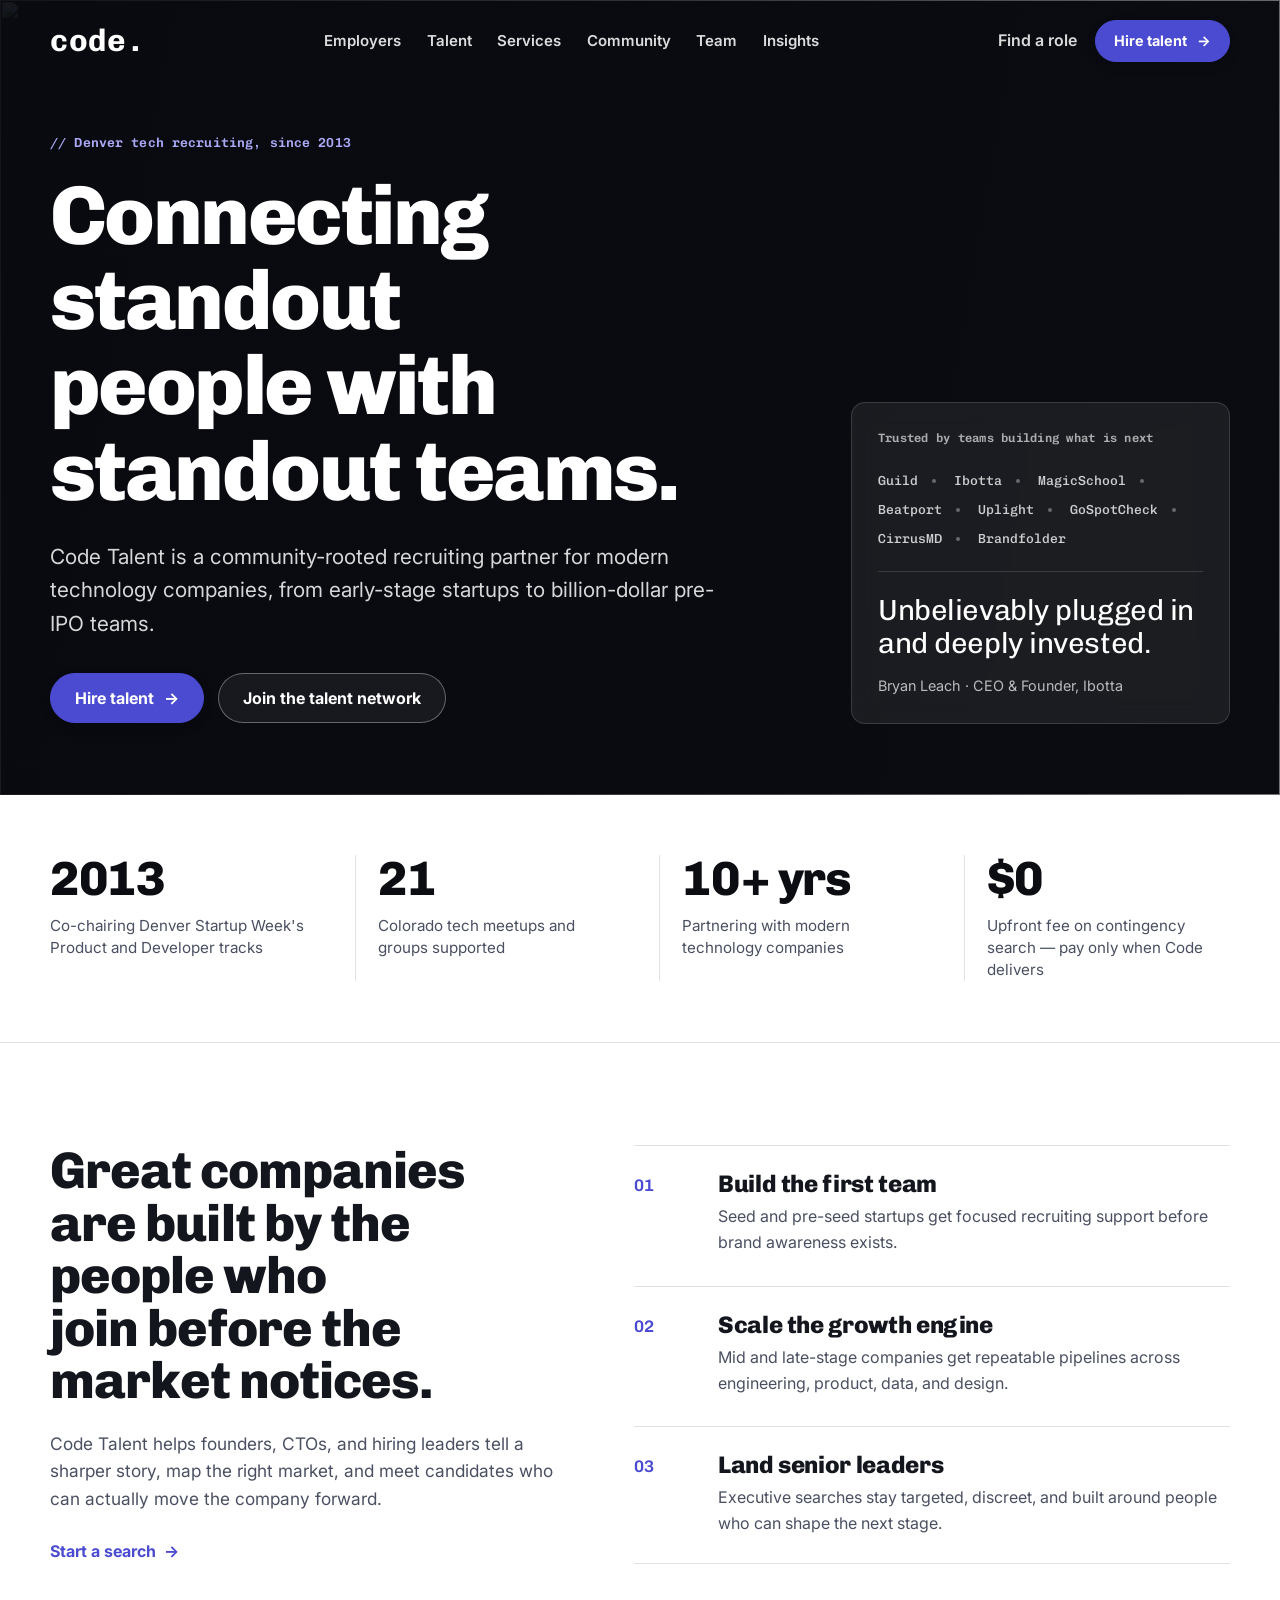
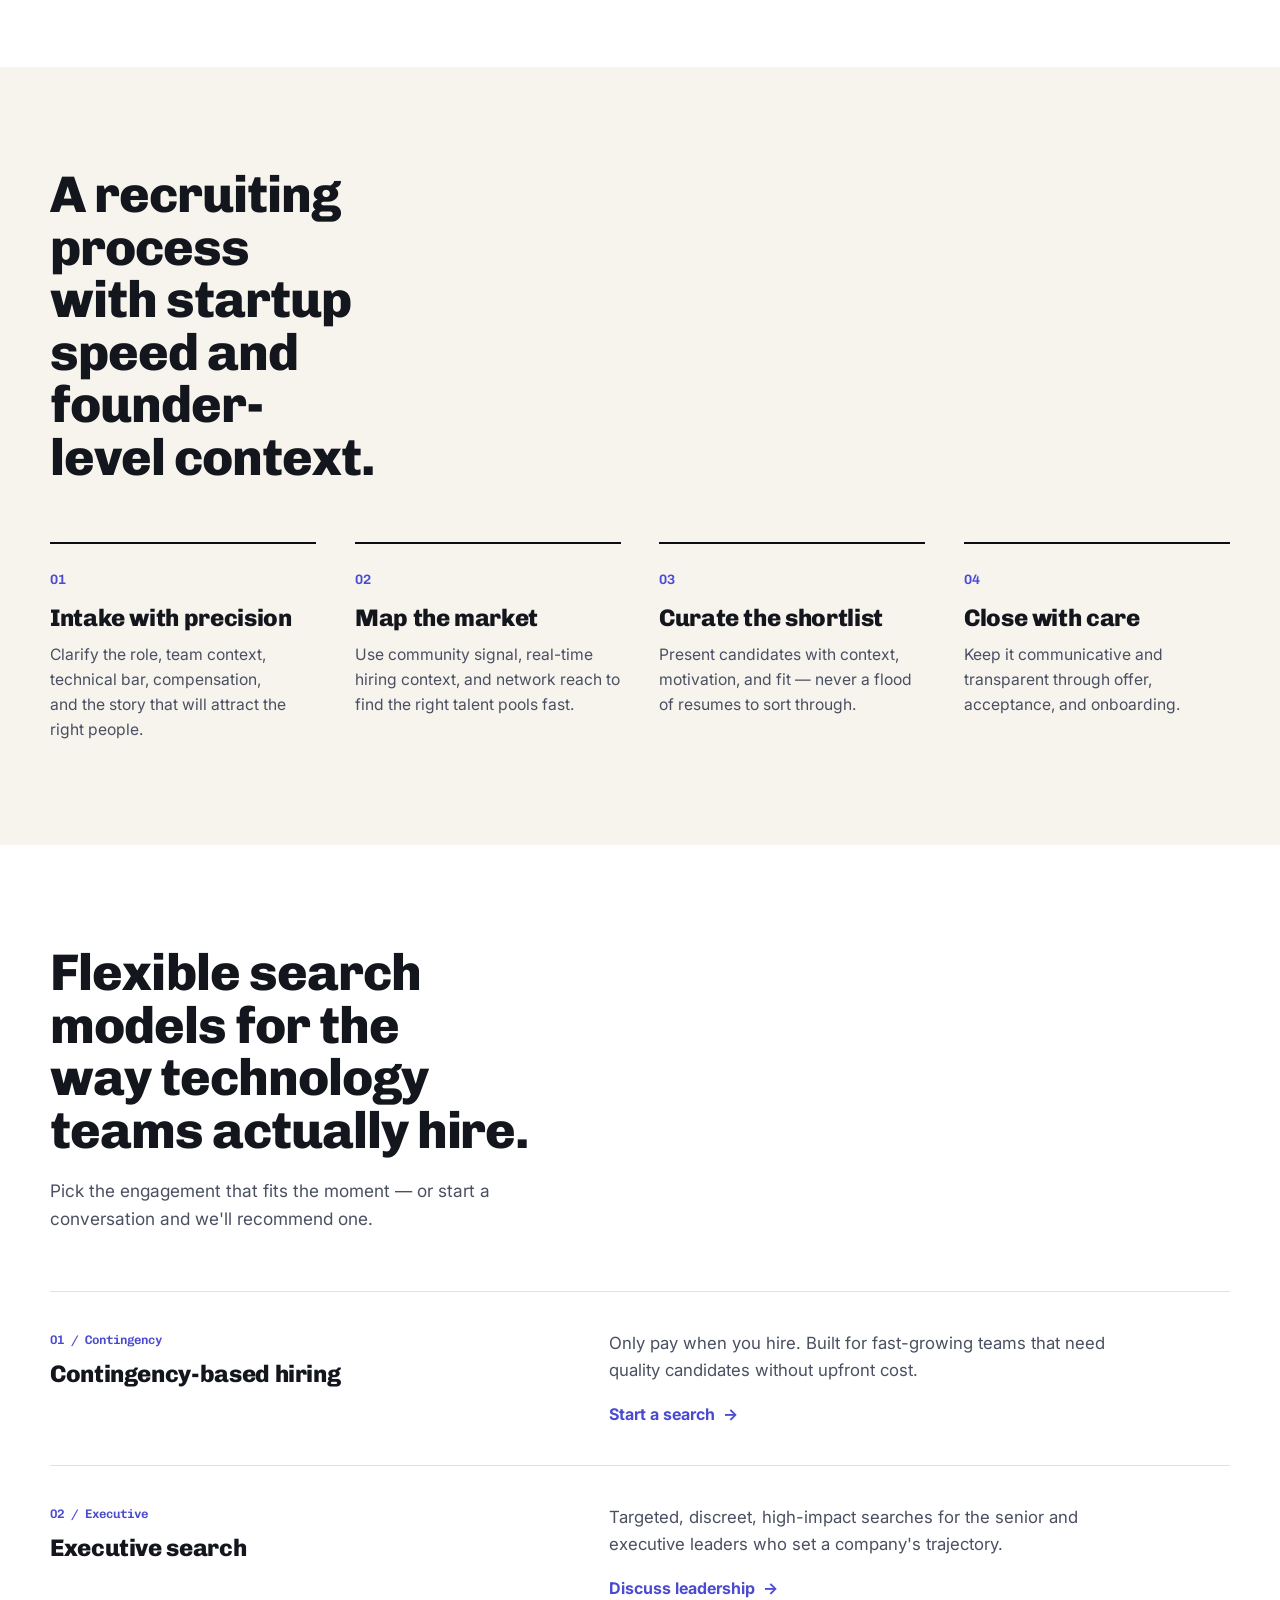
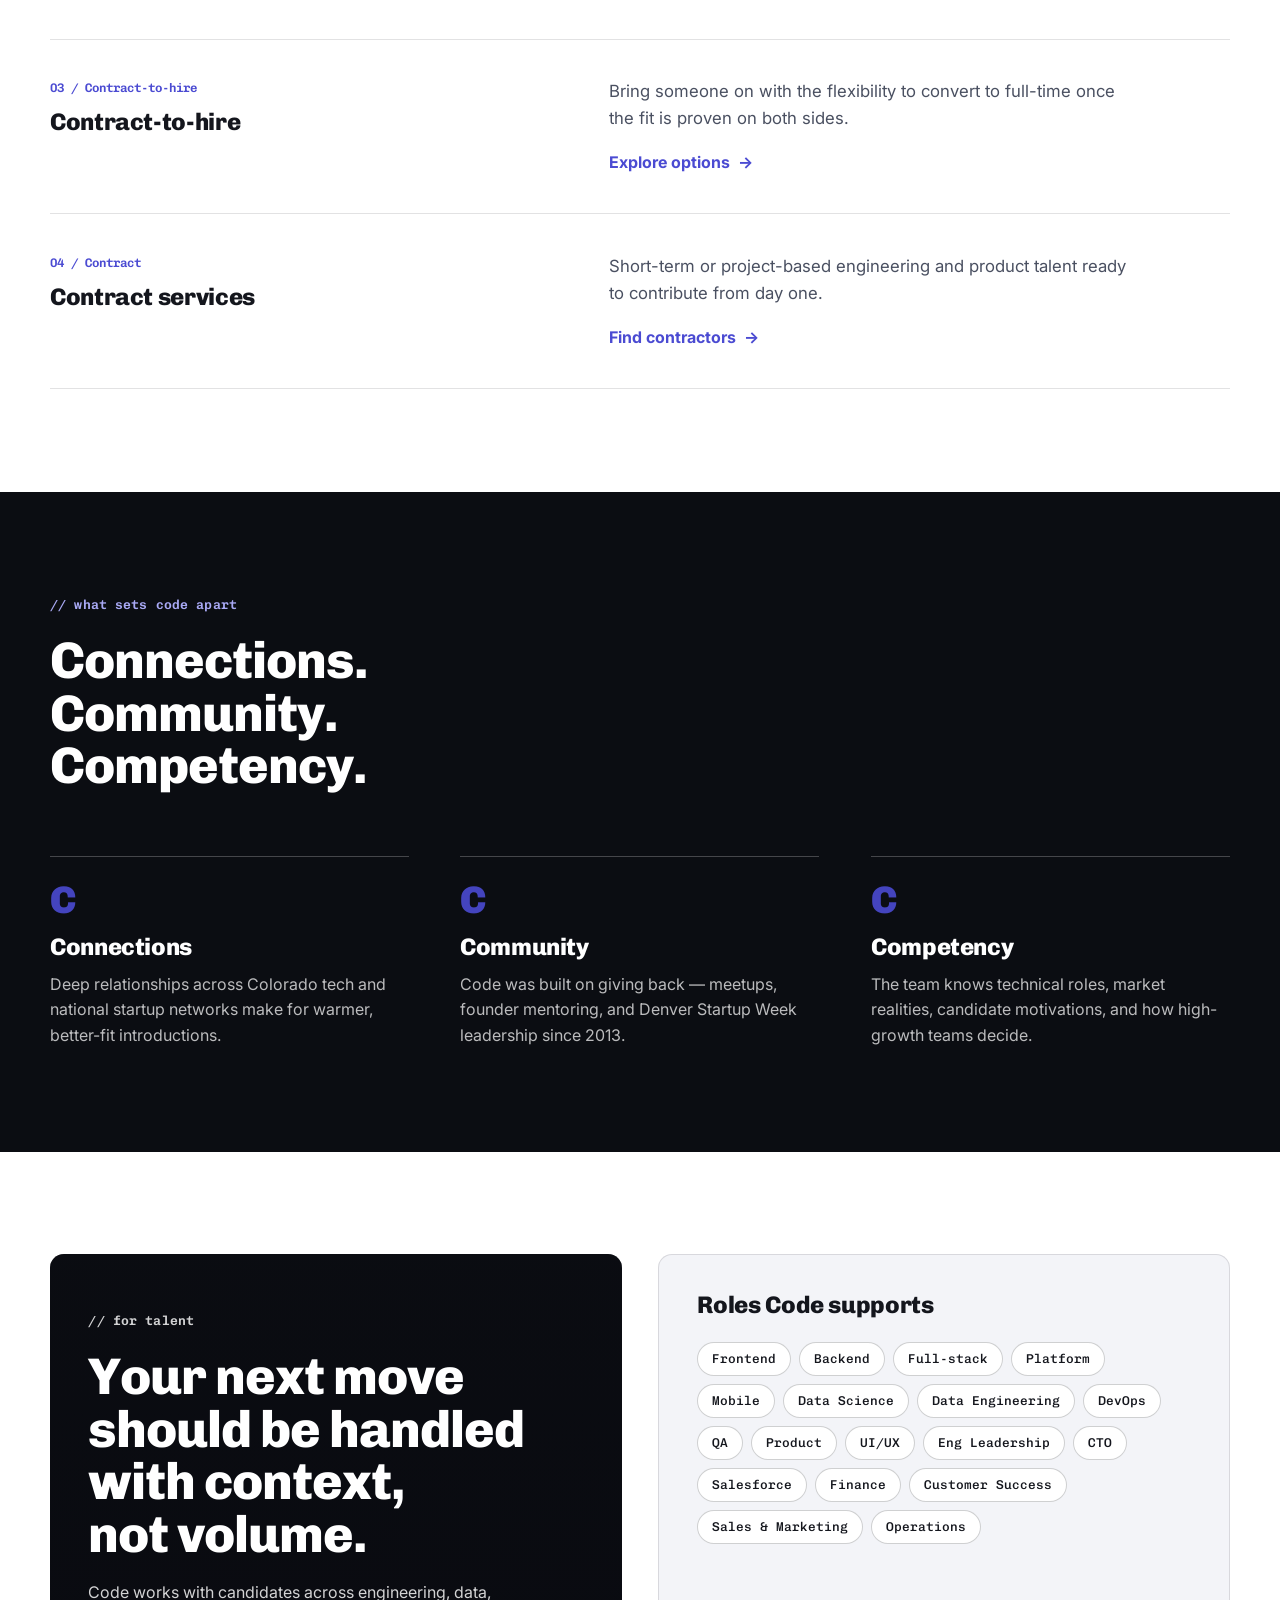
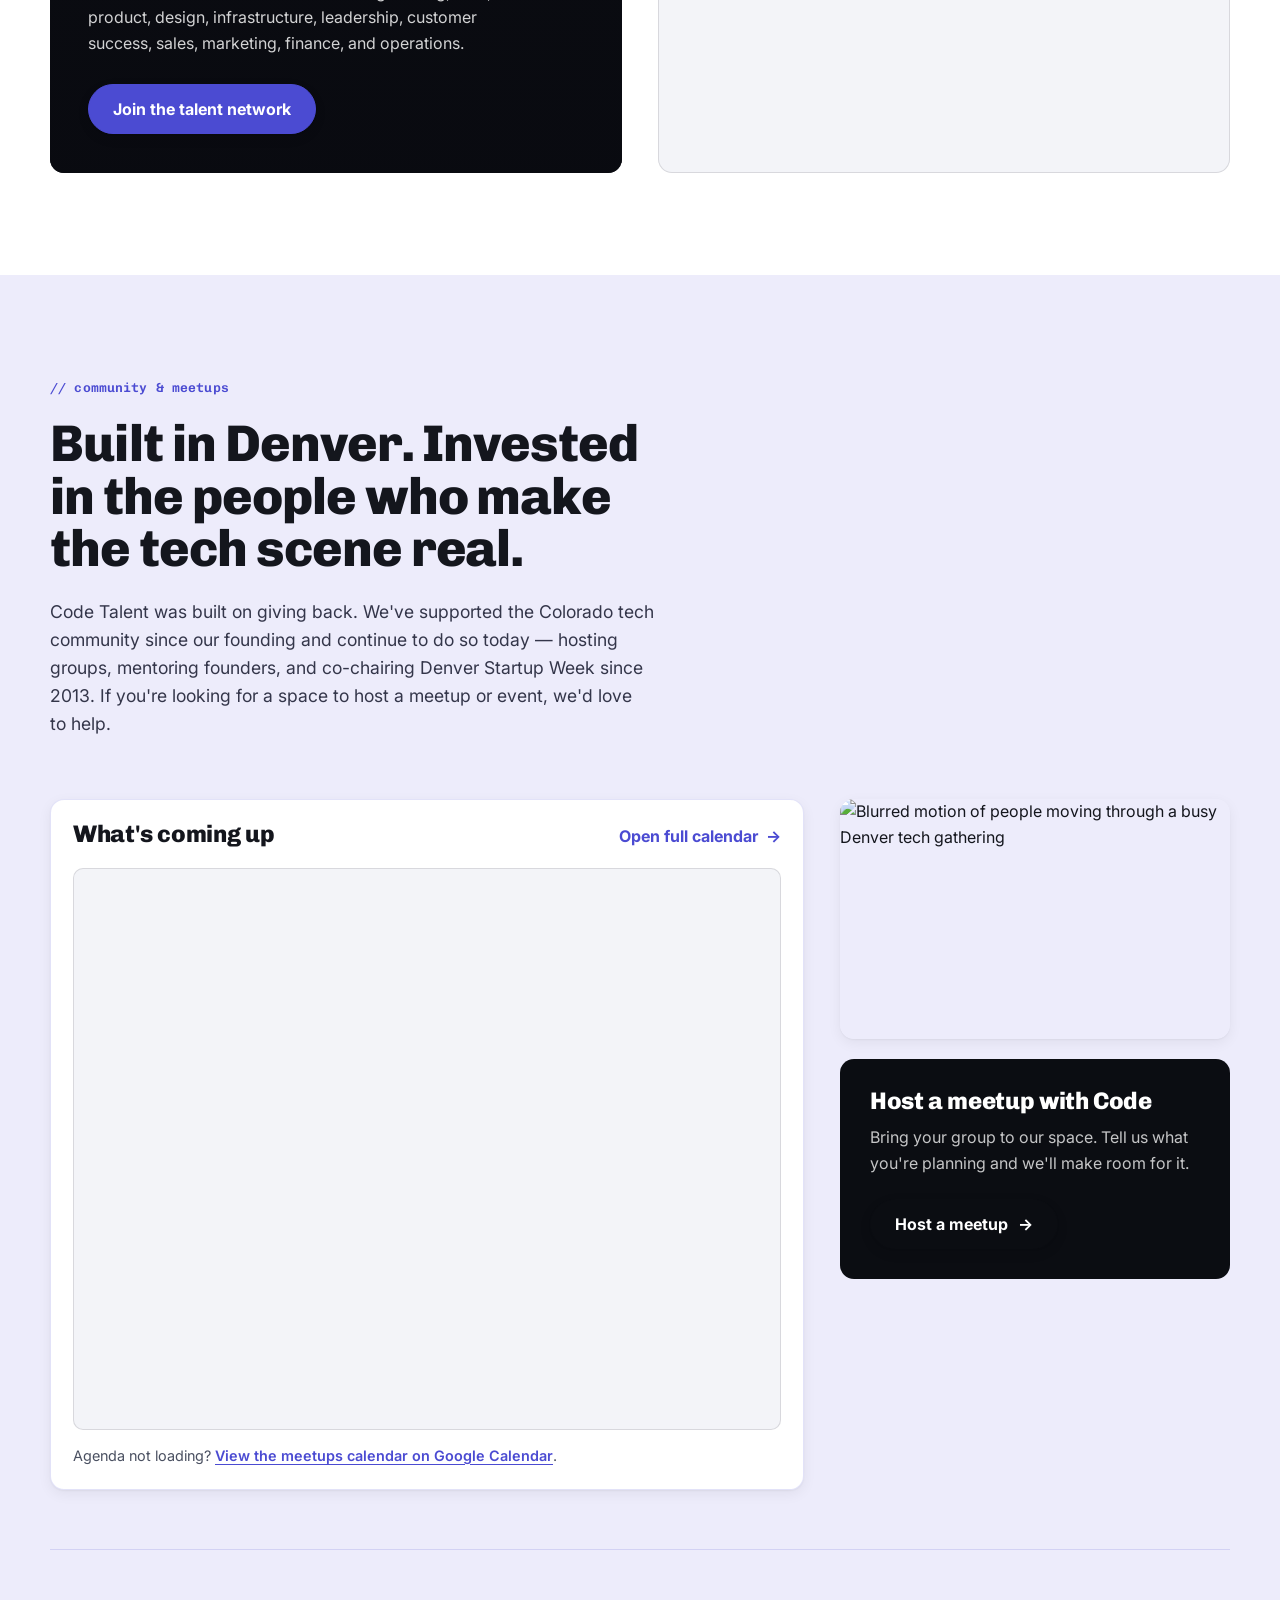
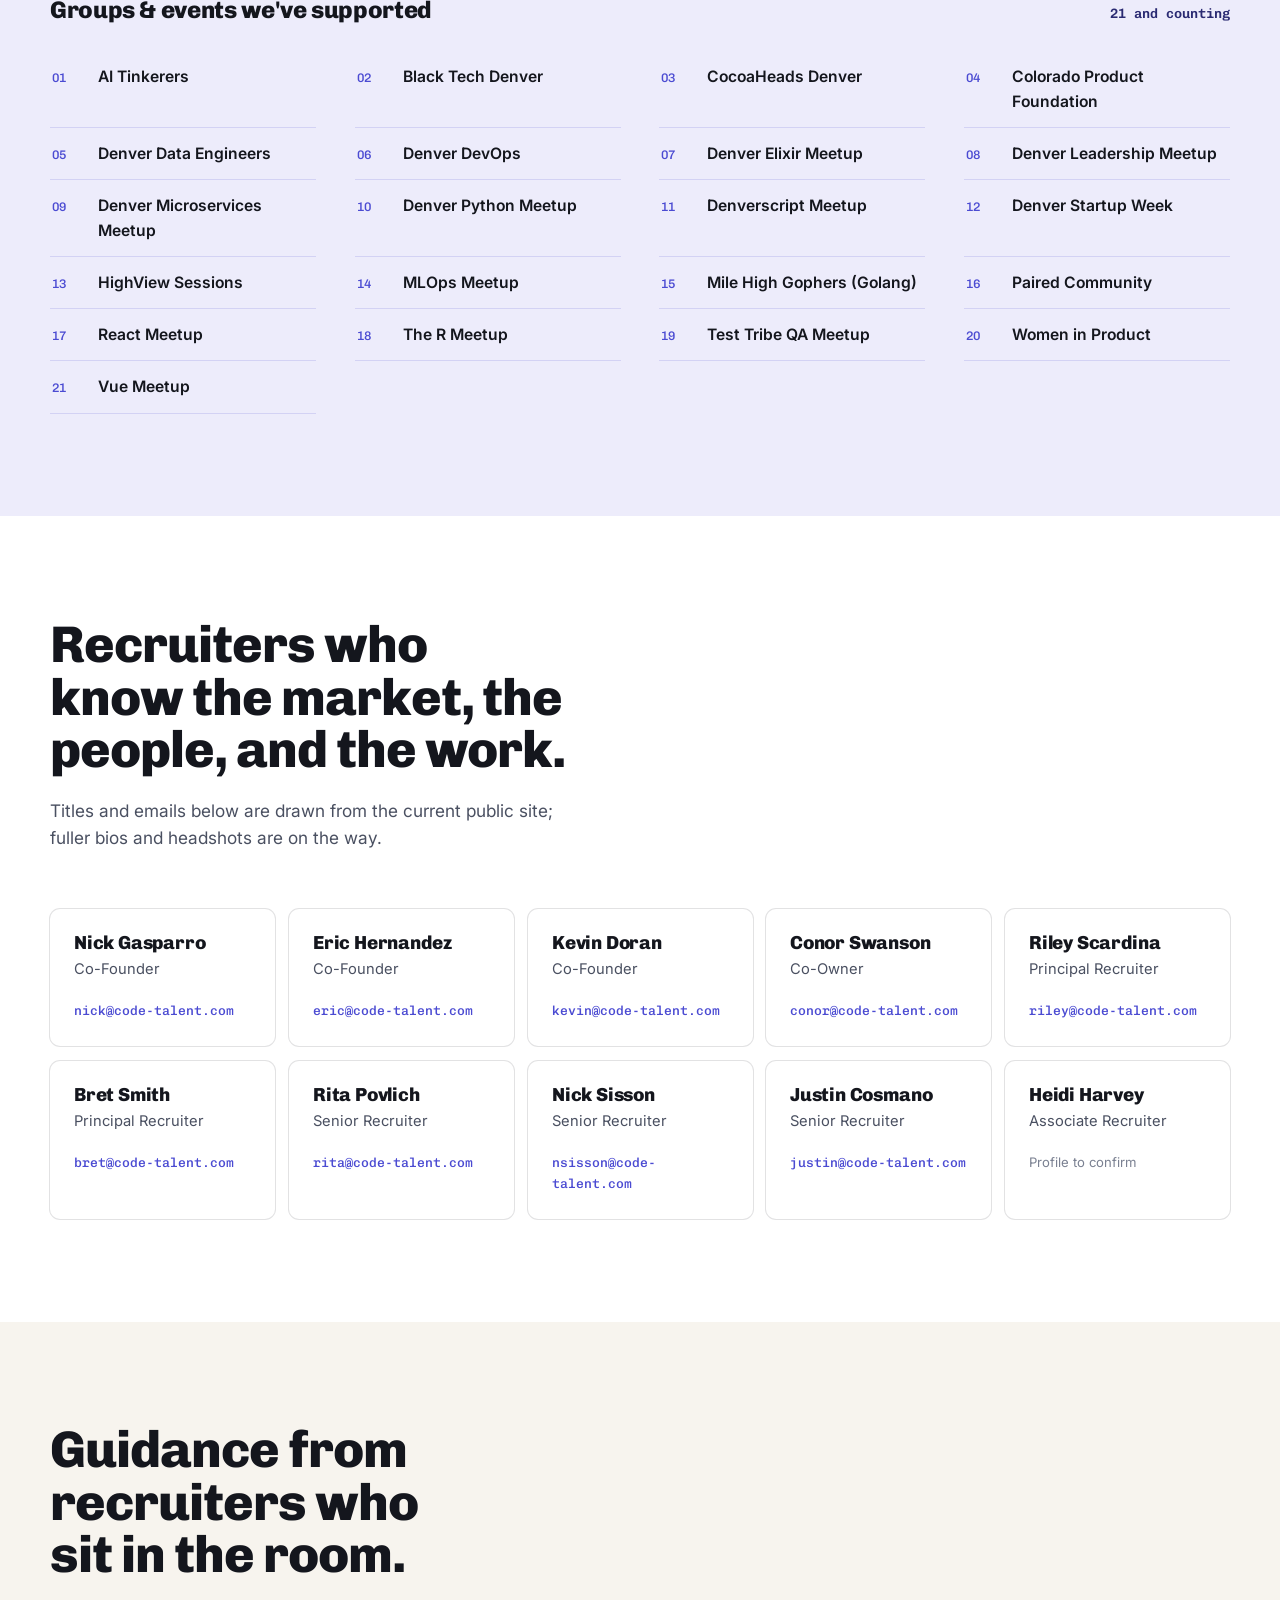
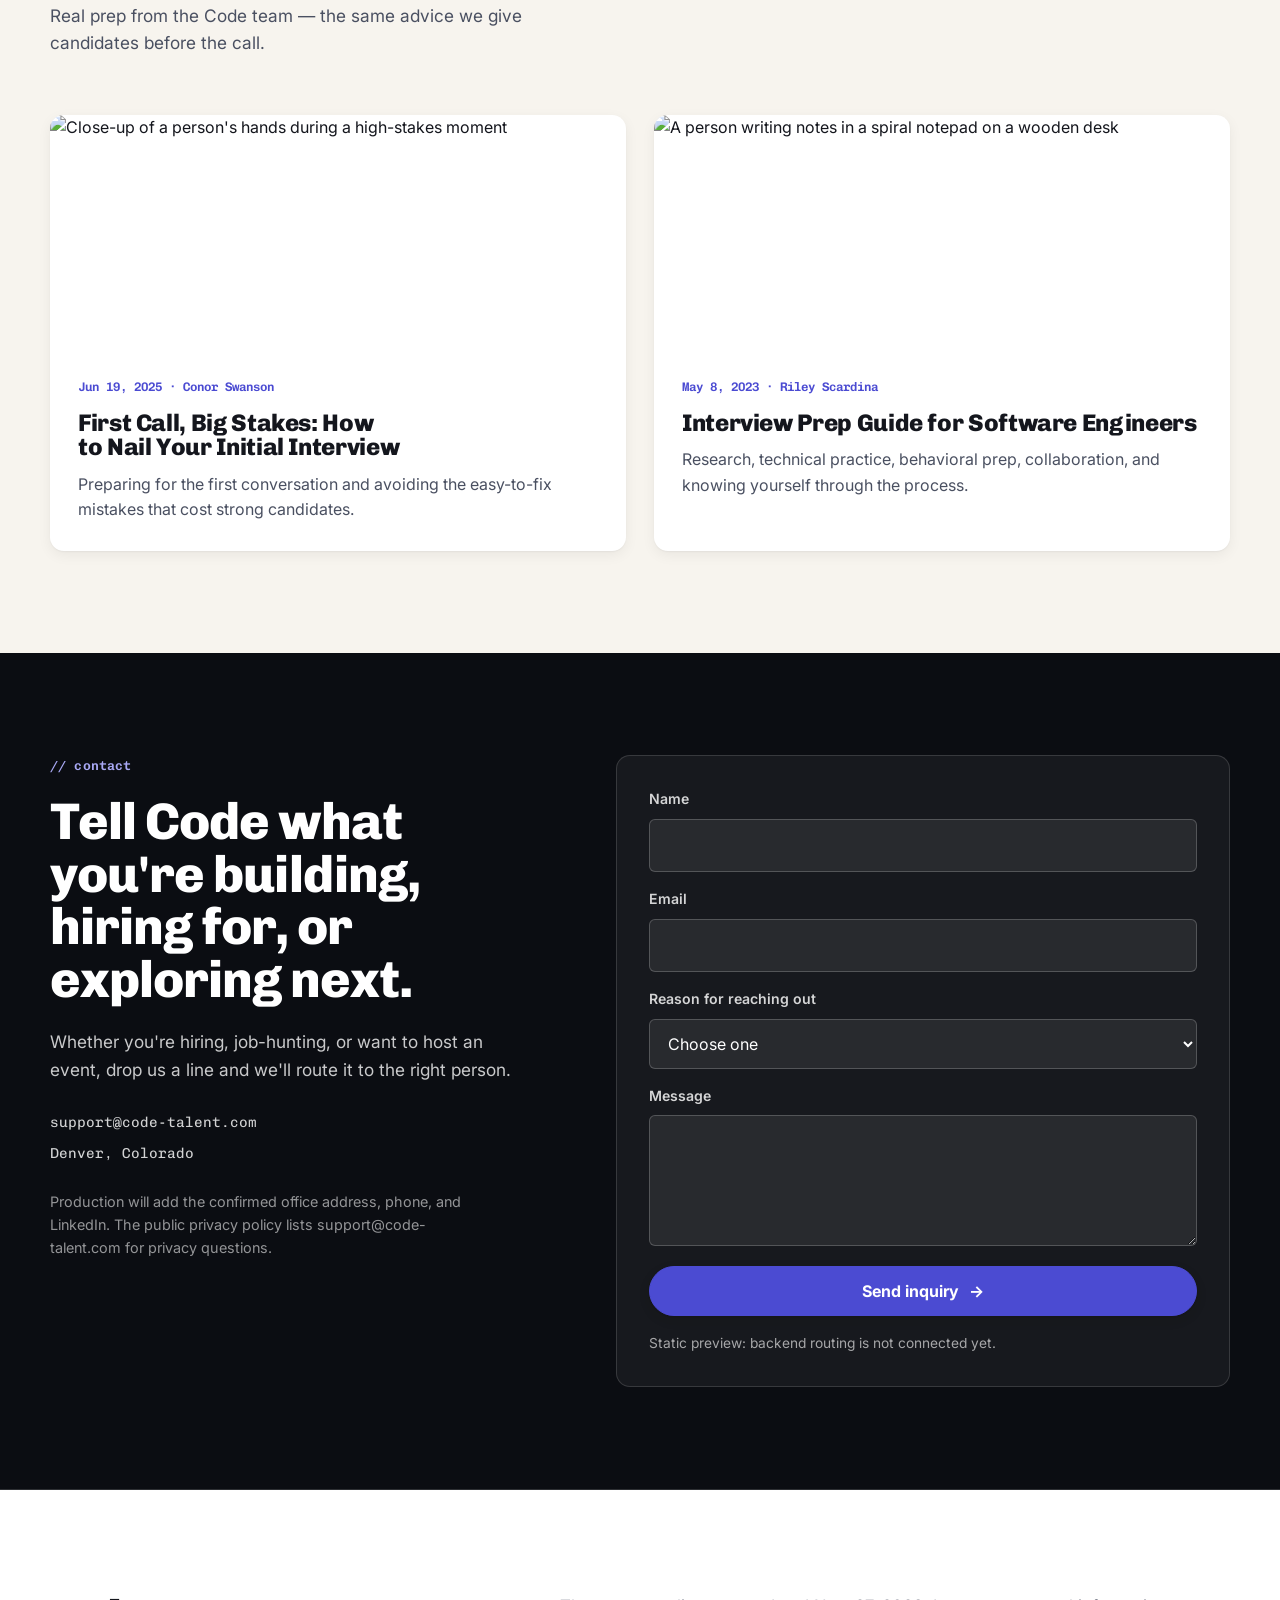
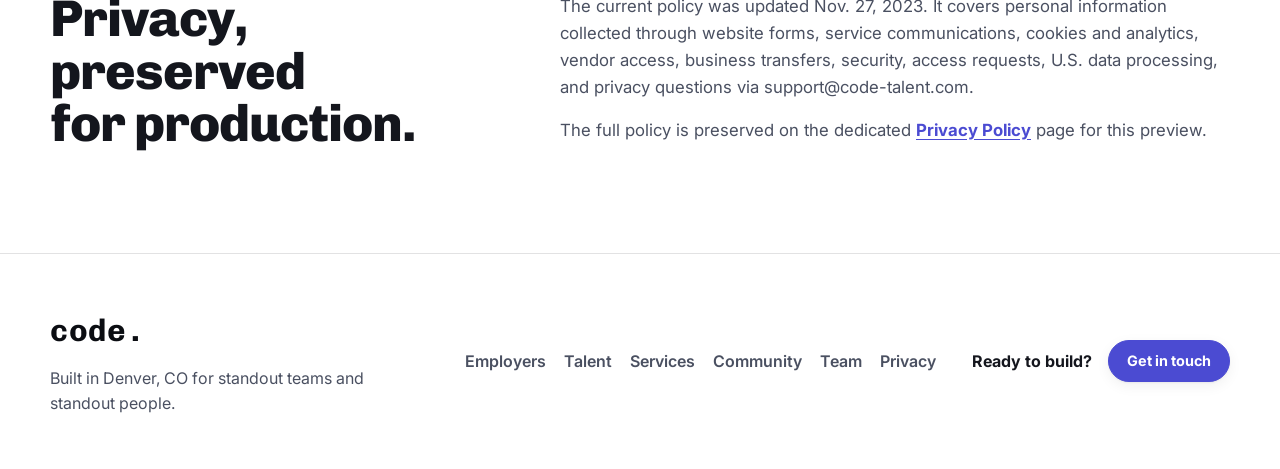
==== commit 0b16f1f8: "Ramp Code Talent preview site" ====
--- a/docs/index.html
+++ b/docs/index.html
@@ -6,20 +6,26 @@
     <title>code. | Denver tech recruiting for standout teams</title>
     <meta
       name="description"
-      content="Code Talent connects standout technical talent with ambitious teams. Denver-rooted tech recruiting for startups, growth companies, and executive searches."
+      content="Code Talent connects standout technical talent with ambitious teams. Denver-rooted tech recruiting for startups, growth companies, and executive searches, powered by a decade in the Colorado community."
     />
+    <!-- Set the js flag before first paint so reveal motion enhances an already-visible page (no blank-on-no-JS). -->
+    <script>
+      document.documentElement.classList.add("js");
+    </script>
     <link rel="preconnect" href="https://fonts.googleapis.com" />
     <link rel="preconnect" href="https://fonts.gstatic.com" crossorigin />
     <link
-      href="https://fonts.googleapis.com/css2?family=Chivo:wght@500;600;700;800;900&family=Chivo+Mono:wght@400;500;600;700&family=Inter:wght@400;500;600;700;800&display=swap"
+      href="https://fonts.googleapis.com/css2?family=Chivo:wght@400;500;600;700;800;900&family=Chivo+Mono:wght@400;500;600;700&family=Inter:wght@400;500;600;700&display=swap"
       rel="stylesheet"
     />
     <link rel="stylesheet" href="styles.css" />
   </head>
   <body>
+    <a class="skip-link" href="#main">Skip to content</a>
+
     <header class="site-header" data-header>
       <a class="brand" href="#top" aria-label="Code Talent home">code.</a>
-      <nav class="desktop-nav" aria-label="Primary navigation">
+      <nav class="desktop-nav" aria-label="Primary">
         <a href="#employers">Employers</a>
         <a href="#talent">Talent</a>
         <a href="#services">Services</a>
@@ -29,12 +35,12 @@
       </nav>
       <div class="header-actions">
         <a class="ghost-link" href="#talent">Find a role</a>
-        <a class="button button-small" href="#contact">Hire talent <span aria-hidden="true">-></span></a>
-        <button class="menu-toggle" type="button" data-menu-toggle aria-label="Open menu">
+        <a class="button button-small" href="#contact">Hire talent <span class="arrow" aria-hidden="true">&rarr;</span></a>
+        <button class="menu-toggle" type="button" data-menu-toggle aria-expanded="false" aria-controls="mobile-nav" aria-label="Open menu">
           <span></span><span></span><span></span>
         </button>
       </div>
-      <nav class="mobile-nav" data-mobile-nav aria-label="Mobile navigation">
+      <nav id="mobile-nav" class="mobile-nav" data-mobile-nav aria-label="Mobile">
         <a href="#employers">Employers</a>
         <a href="#talent">Talent</a>
         <a href="#services">Services</a>
@@ -45,319 +51,476 @@
       </nav>
     </header>
 
-    <main id="top">
+    <main id="main">
+      <span id="top"></span>
+
+      <!-- HERO -->
       <section class="hero section-ink">
         <div class="hero-media" aria-hidden="true">
           <img
             src="https://cdn.durable.co/blocks/3abPyMldvIsXDn9sPv0dbeE94YKzcHehLIumNaeTvxi5ecfWmJnw3LtG18OvIp3E.jpg"
             alt=""
+            fetchpriority="high"
           />
         </div>
         <div class="container hero-grid">
-          <div class="hero-copy reveal">
-            <p class="eyebrow">// Denver tech recruiting</p>
-            <h1>Connecting standout people with standout teams.</h1>
-            <p class="hero-subhead">
-              Code Talent is a community-rooted recruiting partner for modern technology companies, from early-stage
-              startups to billion-dollar pre-IPO teams.
-            </p>
-            <div class="hero-actions">
-              <a class="button" href="#contact">Hire talent <span aria-hidden="true">-></span></a>
+          <div class="hero-copy">
+            <p class="brand-tag reveal" data-reveal-order="1">// Denver tech recruiting, since 2013</p>
+            <h1 class="reveal" data-reveal-order="2">Connecting standout people with standout teams.</h1>
+            <p class="hero-subhead reveal" data-reveal-order="3">
+              Code Talent is a community-rooted recruiting partner for modern technology companies, from
+              early-stage startups to billion-dollar pre-IPO teams.
+            </p>
+            <div class="hero-actions reveal" data-reveal-order="4">
+              <a class="button" href="#contact">Hire talent <span class="arrow" aria-hidden="true">&rarr;</span></a>
               <a class="button button-secondary" href="#talent">Join the talent network</a>
             </div>
           </div>
-          <div class="hero-panel reveal">
+          <aside class="hero-panel reveal" data-reveal-order="5" aria-label="Client proof">
             <p class="panel-kicker">Trusted by teams building what is next</p>
-            <div class="logo-cloud" aria-label="Selected companies">
-              <span>Guild</span>
-              <span>Ibotta</span>
-              <span>Rachio</span>
-              <span>MagicSchool</span>
-              <span>Beatport</span>
-              <span>Uplight</span>
-              <span>Brandfolder</span>
-              <span>CirrusMD</span>
-            </div>
-            <div class="quote">
-              <p>
-                "Unbelievably plugged in and deeply invested."
-              </p>
-              <span>Bryan Leach, CEO and Founder, Ibotta</span>
-            </div>
-          </div>
-        </div>
-      </section>
-
-      <section class="section section-paper proof-strip" aria-label="Proof points">
-        <div class="container proof-grid">
-          <div class="stat reveal">
-            <strong data-count="2013">2013</strong>
-            <span>co-chairing Denver Startup Week Product and Developer tracks</span>
-          </div>
-          <div class="stat reveal">
-            <strong data-count="21">21</strong>
-            <span>Colorado tech meetups and groups supported</span>
-          </div>
-          <div class="stat reveal">
-            <strong>10+</strong>
-            <span>years partnering with modern technology companies</span>
-          </div>
-          <div class="stat reveal">
-            <strong>0</strong>
-            <span>upfront fee on contingency searches: pay only when Code delivers</span>
-          </div>
-        </div>
-      </section>
-
+            <ul class="logo-cloud" aria-label="Selected companies Code Talent has partnered with">
+              <li>Guild</li>
+              <li>Ibotta</li>
+              <li>MagicSchool</li>
+              <li>Beatport</li>
+              <li>Uplight</li>
+              <li>GoSpotCheck</li>
+              <li>CirrusMD</li>
+              <li>Brandfolder</li>
+            </ul>
+            <figure class="quote">
+              <blockquote>Unbelievably plugged in and deeply invested.</blockquote>
+              <figcaption>Bryan Leach &middot; CEO &amp; Founder, Ibotta</figcaption>
+            </figure>
+          </aside>
+        </div>
+      </section>
+
+      <!-- PROOF BAND -->
+      <section class="section-proof section-white" aria-label="Proof points">
+        <div class="container">
+          <ul class="proof-row">
+            <li class="proof-item reveal">
+              <strong>2013</strong>
+              <span>Co-chairing Denver Startup Week's Product and Developer tracks</span>
+            </li>
+            <li class="proof-item reveal">
+              <strong data-count="21">21</strong>
+              <span>Colorado tech meetups and groups supported</span>
+            </li>
+            <li class="proof-item reveal">
+              <strong>10&#8202;+ yrs</strong>
+              <span>Partnering with modern technology companies</span>
+            </li>
+            <li class="proof-item reveal">
+              <strong>$0</strong>
+              <span>Upfront fee on contingency search &mdash; pay only when Code delivers</span>
+            </li>
+          </ul>
+        </div>
+      </section>
+
+      <!-- EMPLOYERS -->
       <section id="employers" class="section section-white">
         <div class="container split-section">
           <div class="section-copy reveal">
-            <p class="eyebrow">// for employers</p>
-            <h2>Great companies are built by the people who join before the rest of the market notices.</h2>
+            <h2>Great companies are built by the people who join before the market notices.</h2>
             <p>
-              Code Talent helps founders, CTOs, and hiring leaders tell a sharper story, map the right market, and meet
-              candidates who can move the company forward.
-            </p>
-          </div>
-          <div class="path-grid">
-            <article class="path-card reveal">
-              <span class="card-index">01</span>
-              <h3>Build the first team</h3>
-              <p>Seed and pre-seed startups get focused recruiting support before brand awareness exists.</p>
-            </article>
-            <article class="path-card reveal">
-              <span class="card-index">02</span>
-              <h3>Scale the growth engine</h3>
-              <p>Mid and late-stage companies get repeatable pipelines for engineering, product, data, and design.</p>
-            </article>
-            <article class="path-card reveal">
-              <span class="card-index">03</span>
-              <h3>Land senior leaders</h3>
-              <p>Executive searches are targeted, discreet, and built around people who can shape the next stage.</p>
-            </article>
-          </div>
-        </div>
-      </section>
-
+              Code Talent helps founders, CTOs, and hiring leaders tell a sharper story, map the right market, and
+              meet candidates who can actually move the company forward.
+            </p>
+            <a class="text-link" href="#contact">Start a search <span class="arrow" aria-hidden="true">&rarr;</span></a>
+          </div>
+          <ol class="stage-list">
+            <li class="stage reveal">
+              <span class="stage-index">01</span>
+              <div>
+                <h3>Build the first team</h3>
+                <p>Seed and pre-seed startups get focused recruiting support before brand awareness exists.</p>
+              </div>
+            </li>
+            <li class="stage reveal">
+              <span class="stage-index">02</span>
+              <div>
+                <h3>Scale the growth engine</h3>
+                <p>Mid and late-stage companies get repeatable pipelines across engineering, product, data, and design.</p>
+              </div>
+            </li>
+            <li class="stage reveal">
+              <span class="stage-index">03</span>
+              <div>
+                <h3>Land senior leaders</h3>
+                <p>Executive searches stay targeted, discreet, and built around people who can shape the next stage.</p>
+              </div>
+            </li>
+          </ol>
+        </div>
+      </section>
+
+      <!-- PROCESS -->
       <section class="section section-warm">
         <div class="container">
           <div class="section-heading reveal">
-            <p class="eyebrow">// how code works</p>
             <h2>A recruiting process with startup speed and founder-level context.</h2>
           </div>
-          <div class="process-grid">
-            <article class="process-step reveal">
-              <span>01</span>
+          <ol class="process-track">
+            <li class="process-step reveal">
+              <span class="step-num">01</span>
               <h3>Intake with precision</h3>
-              <p>Clarify the role, team context, technical expectations, compensation, and candidate story.</p>
-            </article>
-            <article class="process-step reveal">
-              <span>02</span>
+              <p>Clarify the role, team context, technical bar, compensation, and the story that will attract the right people.</p>
+            </li>
+            <li class="process-step reveal">
+              <span class="step-num">02</span>
               <h3>Map the market</h3>
-              <p>Use community signal, real-time hiring context, and network reach to identify the right talent pools.</p>
-            </article>
-            <article class="process-step reveal">
-              <span>03</span>
+              <p>Use community signal, real-time hiring context, and network reach to find the right talent pools fast.</p>
+            </li>
+            <li class="process-step reveal">
+              <span class="step-num">03</span>
               <h3>Curate the shortlist</h3>
-              <p>Present candidates with context, motivation, and fit instead of flooding teams with resumes.</p>
-            </article>
-            <article class="process-step reveal">
-              <span>04</span>
+              <p>Present candidates with context, motivation, and fit &mdash; never a flood of resumes to sort through.</p>
+            </li>
+            <li class="process-step reveal">
+              <span class="step-num">04</span>
               <h3>Close with care</h3>
-              <p>Keep the process communicative, transparent, and aligned until offer, acceptance, and onboarding.</p>
-            </article>
-          </div>
-        </div>
-      </section>
-
+              <p>Keep it communicative and transparent through offer, acceptance, and onboarding.</p>
+            </li>
+          </ol>
+        </div>
+      </section>
+
+      <!-- SERVICES -->
       <section id="services" class="section section-white">
         <div class="container">
-          <div class="section-heading reveal">
-            <p class="eyebrow">// services</p>
+          <div class="section-heading section-heading-wide reveal">
             <h2>Flexible search models for the way technology teams actually hire.</h2>
-          </div>
-          <div class="service-grid">
-            <article class="service-card reveal">
-              <h3>Contingency-based hiring</h3>
-              <p>Only pay when you hire. Built for teams that need quality candidates without upfront costs.</p>
-              <a href="#contact">Start a search</a>
-            </article>
-            <article class="service-card reveal">
-              <h3>Executive search</h3>
-              <p>Targeted, discreet, high-impact searches for senior and executive leaders.</p>
-              <a href="#contact">Discuss leadership</a>
-            </article>
-            <article class="service-card reveal">
-              <h3>Contract-to-hire</h3>
-              <p>Bring someone on with flexibility before making a full-time commitment.</p>
-              <a href="#contact">Explore options</a>
-            </article>
-            <article class="service-card reveal">
-              <h3>Contract services</h3>
-              <p>Short-term or project-based engineering and product talent ready to contribute quickly.</p>
-              <a href="#contact">Find contractors</a>
-            </article>
-          </div>
-        </div>
-      </section>
-
-      <section class="section section-ink narrative-band">
-        <div class="container narrative-grid">
-          <div class="reveal">
-            <p class="eyebrow">// what sets code apart</p>
-            <h2>Connections, community, competency.</h2>
-          </div>
-          <div class="pillar-list">
+            <p>Pick the engagement that fits the moment &mdash; or start a conversation and we'll recommend one.</p>
+          </div>
+          <dl class="service-ledger">
+            <div class="service-row reveal">
+              <dt>
+                <span class="service-tag">01 / Contingency</span>
+                <h3>Contingency-based hiring</h3>
+              </dt>
+              <dd>
+                <p>Only pay when you hire. Built for fast-growing teams that need quality candidates without upfront cost.</p>
+                <a class="text-link" href="#contact">Start a search <span class="arrow" aria-hidden="true">&rarr;</span></a>
+              </dd>
+            </div>
+            <div class="service-row reveal">
+              <dt>
+                <span class="service-tag">02 / Executive</span>
+                <h3>Executive search</h3>
+              </dt>
+              <dd>
+                <p>Targeted, discreet, high-impact searches for the senior and executive leaders who set a company's trajectory.</p>
+                <a class="text-link" href="#contact">Discuss leadership <span class="arrow" aria-hidden="true">&rarr;</span></a>
+              </dd>
+            </div>
+            <div class="service-row reveal">
+              <dt>
+                <span class="service-tag">03 / Contract-to-hire</span>
+                <h3>Contract-to-hire</h3>
+              </dt>
+              <dd>
+                <p>Bring someone on with the flexibility to convert to full-time once the fit is proven on both sides.</p>
+                <a class="text-link" href="#contact">Explore options <span class="arrow" aria-hidden="true">&rarr;</span></a>
+              </dd>
+            </div>
+            <div class="service-row reveal">
+              <dt>
+                <span class="service-tag">04 / Contract</span>
+                <h3>Contract services</h3>
+              </dt>
+              <dd>
+                <p>Short-term or project-based engineering and product talent ready to contribute from day one.</p>
+                <a class="text-link" href="#contact">Find contractors <span class="arrow" aria-hidden="true">&rarr;</span></a>
+              </dd>
+            </div>
+          </dl>
+        </div>
+      </section>
+
+      <!-- PILLARS -->
+      <section class="section section-ink pillars">
+        <div class="container">
+          <div class="pillars-head reveal">
+            <p class="brand-tag">// what sets code apart</p>
+            <h2>Connections. Community. Competency.</h2>
+          </div>
+          <div class="pillar-columns">
             <article class="pillar reveal">
+              <span class="pillar-letter" aria-hidden="true">C</span>
               <h3>Connections</h3>
-              <p>Deep relationships across Colorado tech and national startup networks create warmer, better-fit introductions.</p>
+              <p>Deep relationships across Colorado tech and national startup networks make for warmer, better-fit introductions.</p>
             </article>
             <article class="pillar reveal">
+              <span class="pillar-letter" aria-hidden="true">C</span>
               <h3>Community</h3>
-              <p>Code was built on giving back through meetups, founder support, mentoring, and Denver Startup Week leadership.</p>
+              <p>Code was built on giving back &mdash; meetups, founder mentoring, and Denver Startup Week leadership since 2013.</p>
             </article>
             <article class="pillar reveal">
+              <span class="pillar-letter" aria-hidden="true">C</span>
               <h3>Competency</h3>
-              <p>The team knows technical roles, market realities, candidate motivations, and how high-growth teams make decisions.</p>
+              <p>The team knows technical roles, market realities, candidate motivations, and how high-growth teams decide.</p>
             </article>
           </div>
         </div>
       </section>
 
+      <!-- TALENT -->
       <section id="talent" class="section section-white">
         <div class="container audience-grid">
-          <div class="audience-card candidate-card reveal">
-            <p class="eyebrow">// for talent</p>
+          <div class="candidate-card reveal">
+            <p class="brand-tag brand-tag-light">// for talent</p>
             <h2>Your next move should be handled with context, not volume.</h2>
             <p>
-              Code works with candidates across engineering, data, product, design, infrastructure, leadership, customer
-              success, sales, marketing, finance, and operations.
+              Code works with candidates across engineering, data, product, design, infrastructure, leadership,
+              customer success, sales, marketing, finance, and operations.
             </p>
             <a class="button" href="#contact">Join the talent network</a>
           </div>
           <div class="roles-panel reveal">
             <h3>Roles Code supports</h3>
-            <div class="tag-cloud">
-              <span>Frontend</span><span>Backend</span><span>Full-stack</span><span>Platform</span>
-              <span>Mobile</span><span>Data Science</span><span>Data Engineering</span><span>DevOps</span>
-              <span>QA</span><span>Product</span><span>UI/UX</span><span>CTO</span>
-              <span>Salesforce</span><span>Finance</span><span>Customer Success</span><span>Operations</span>
-            </div>
-          </div>
-        </div>
-      </section>
-
-      <section id="community" class="section section-warm community-section">
-        <div class="container community-grid">
-          <div class="community-copy reveal">
-            <p class="eyebrow">// community</p>
+            <ul class="tag-cloud" aria-label="Role categories Code Talent recruits for">
+              <li>Frontend</li><li>Backend</li><li>Full-stack</li><li>Platform</li>
+              <li>Mobile</li><li>Data Science</li><li>Data Engineering</li><li>DevOps</li>
+              <li>QA</li><li>Product</li><li>UI/UX</li><li>Eng Leadership</li>
+              <li>CTO</li><li>Salesforce</li><li>Finance</li><li>Customer Success</li>
+              <li>Sales &amp; Marketing</li><li>Operations</li>
+            </ul>
+          </div>
+        </div>
+      </section>
+
+      <!-- COMMUNITY / MEETUPS -->
+      <section id="community" class="section section-community">
+        <div class="container">
+          <div class="community-head reveal">
+            <p class="brand-tag">// community &amp; meetups</p>
             <h2>Built in Denver. Invested in the people who make the tech scene real.</h2>
-            <p>
-              Code Talent has supported the Colorado tech community since its founding, including meetups, founder
-              mentoring, and Denver Startup Week Product and Developer tracks since 2013.
-            </p>
-            <a class="button button-secondary-dark" href="#contact">Host a meetup with Code</a>
-          </div>
-          <div class="community-media reveal">
-            <img
-              src="https://cdn.durable.co/blocks/5PEGP6IhmyVyu6Lz9Hl8YQFRPQ6qYHFhRtTrOg6n3tP3oMrsqARPJNRsiUVdGFXL.jpg"
-              alt="Code Talent community event"
-            />
-          </div>
-        </div>
-        <div class="container meetup-wrap reveal">
-          <div class="meetup-list" aria-label="Meetups and groups supported by Code Talent">
-            <span>AI Tinkerers</span><span>Black Tech Denver</span><span>CocoaHeads Denver</span>
-            <span>Colorado Product Foundation</span><span>Denver Data Engineers</span><span>Denver DevOps</span>
-            <span>Denver Elixir</span><span>Denver Leadership</span><span>Denver Microservices</span>
-            <span>Denver Python</span><span>Denverscript</span><span>Denver Startup Week</span>
-            <span>HighView Sessions</span><span>MLOps Meetup</span><span>Mile High Gophers</span>
-            <span>Paired Community</span><span>React Meetup</span><span>The R Meetup</span>
-            <span>Test Tribe QA</span><span>Women in Product</span><span>Vue Meetup</span>
-          </div>
-        </div>
-      </section>
-
+            <p class="community-lede">
+              Code Talent was built on giving back. We've supported the Colorado tech community since our founding
+              and continue to do so today &mdash; hosting groups, mentoring founders, and co-chairing Denver Startup
+              Week since 2013. If you're looking for a space to host a meetup or event, we'd love to help.
+            </p>
+          </div>
+
+          <div class="community-layout">
+            <!-- Calendar agenda -->
+            <div class="calendar-panel reveal">
+              <div class="calendar-head">
+                <h3>What's coming up</h3>
+                <a
+                  class="text-link"
+                  href="https://calendar.google.com/calendar/embed?mode=AGENDA&amp;ctz=America%2FDenver&amp;src=Y29kZS10YWxlbnQuY29tX21vZmNtZGxqMWZvdDRxMHJxNG84ZWtvdDFvQGdyb3VwLmNhbGVuZGFyLmdvb2dsZS5jb20&amp;color=%238E24AA&amp;showPrint=0"
+                  target="_blank"
+                  rel="noopener"
+                  >Open full calendar <span class="arrow" aria-hidden="true">&rarr;</span></a
+                >
+              </div>
+              <div class="calendar-frame">
+                <iframe
+                  title="Code Talent community meetups agenda (Google Calendar)"
+                  src="https://calendar.google.com/calendar/embed?mode=AGENDA&amp;ctz=America%2FDenver&amp;src=Y29kZS10YWxlbnQuY29tX21vZmNtZGxqMWZvdDRxMHJxNG84ZWtvdDFvQGdyb3VwLmNhbGVuZGFyLmdvb2dsZS5jb20&amp;color=%238E24AA&amp;showPrint=0"
+                  loading="lazy"
+                  referrerpolicy="no-referrer-when-downgrade"
+                ></iframe>
+              </div>
+              <p class="calendar-fallback">
+                Agenda not loading?
+                <a
+                  href="https://calendar.google.com/calendar/embed?mode=AGENDA&amp;ctz=America%2FDenver&amp;src=Y29kZS10YWxlbnQuY29tX21vZmNtZGxqMWZvdDRxMHJxNG84ZWtvdDFvQGdyb3VwLmNhbGVuZGFyLmdvb2dsZS5jb20&amp;color=%238E24AA&amp;showPrint=0"
+                  target="_blank"
+                  rel="noopener"
+                  >View the meetups calendar on Google Calendar</a
+                >.
+              </p>
+            </div>
+
+            <!-- Host CTA + photo -->
+            <aside class="community-aside reveal">
+              <figure class="community-media">
+                <img
+                  src="https://cdn.durable.co/getty/17Z9nBR3NvjxDk5y1fYtN43wn4YsNpieR27Ax5LYKGOHjJWllQKdqEUbgdgcxDuA.jpeg"
+                  alt="Blurred motion of people moving through a busy Denver tech gathering"
+                  loading="lazy"
+                />
+              </figure>
+              <div class="host-cta">
+                <h3>Host a meetup with Code</h3>
+                <p>Bring your group to our space. Tell us what you're planning and we'll make room for it.</p>
+                <a class="button button-secondary-dark" href="#contact" data-reason="Hosting a meetup"
+                  >Host a meetup <span class="arrow" aria-hidden="true">&rarr;</span></a
+                >
+              </div>
+            </aside>
+          </div>
+
+          <!-- Supported groups: dense indexed directory -->
+          <div class="groups reveal">
+            <div class="groups-head">
+              <h3>Groups &amp; events we've supported</h3>
+              <span class="groups-count">21 and counting</span>
+            </div>
+            <ol class="groups-directory">
+              <li><span class="g-index">01</span><span class="g-name">AI Tinkerers</span></li>
+              <li><span class="g-index">02</span><span class="g-name">Black Tech Denver</span></li>
+              <li><span class="g-index">03</span><span class="g-name">CocoaHeads Denver</span></li>
+              <li><span class="g-index">04</span><span class="g-name">Colorado Product Foundation</span></li>
+              <li><span class="g-index">05</span><span class="g-name">Denver Data Engineers</span></li>
+              <li><span class="g-index">06</span><span class="g-name">Denver DevOps</span></li>
+              <li><span class="g-index">07</span><span class="g-name">Denver Elixir Meetup</span></li>
+              <li><span class="g-index">08</span><span class="g-name">Denver Leadership Meetup</span></li>
+              <li><span class="g-index">09</span><span class="g-name">Denver Microservices Meetup</span></li>
+              <li><span class="g-index">10</span><span class="g-name">Denver Python Meetup</span></li>
+              <li><span class="g-index">11</span><span class="g-name">Denverscript Meetup</span></li>
+              <li><span class="g-index">12</span><span class="g-name">Denver Startup Week</span></li>
+              <li><span class="g-index">13</span><span class="g-name">HighView Sessions</span></li>
+              <li><span class="g-index">14</span><span class="g-name">MLOps Meetup</span></li>
+              <li><span class="g-index">15</span><span class="g-name">Mile High Gophers (Golang)</span></li>
+              <li><span class="g-index">16</span><span class="g-name">Paired Community</span></li>
+              <li><span class="g-index">17</span><span class="g-name">React Meetup</span></li>
+              <li><span class="g-index">18</span><span class="g-name">The R Meetup</span></li>
+              <li><span class="g-index">19</span><span class="g-name">Test Tribe QA Meetup</span></li>
+              <li><span class="g-index">20</span><span class="g-name">Women in Product</span></li>
+              <li><span class="g-index">21</span><span class="g-name">Vue Meetup</span></li>
+            </ol>
+          </div>
+        </div>
+      </section>
+
+      <!-- TEAM -->
       <section id="team" class="section section-white">
         <div class="container">
-          <div class="section-heading reveal">
-            <p class="eyebrow">// team</p>
+          <div class="section-heading section-heading-wide reveal">
             <h2>Recruiters who know the market, the people, and the work.</h2>
-            <p>Profile pages on the current site are mostly stubs; this prototype preserves the roster and upgrades the presentation.</p>
-          </div>
-          <div class="team-grid">
-            <article class="team-card reveal"><h3>Nick Gasparro</h3><p>Co-Founder</p><a href="mailto:nick@code-talent.com">nick@code-talent.com</a></article>
-            <article class="team-card reveal"><h3>Eric Hernandez</h3><p>Co-Founder</p><span>Profile details to confirm</span></article>
-            <article class="team-card reveal"><h3>Kevin Doran</h3><p>Co-Founder</p><span>Profile details to confirm</span></article>
-            <article class="team-card reveal"><h3>Conor Swanson</h3><p>Co-Owner</p><span>Blog author</span></article>
-            <article class="team-card reveal"><h3>Riley Scardina</h3><p>Principal Recruiter</p><a href="mailto:riley@code-talent.com">riley@code-talent.com</a></article>
-            <article class="team-card reveal"><h3>Bret Smith</h3><p>Principal Recruiter</p><span>Profile details to confirm</span></article>
-            <article class="team-card reveal"><h3>Rita Povlich</h3><p>Senior Recruiter</p><a href="mailto:rita@code-talent.com">rita@code-talent.com</a></article>
-            <article class="team-card reveal"><h3>Nick Sisson</h3><p>Senior Recruiter</p><a href="mailto:nsisson@code-talent.com">nsisson@code-talent.com</a></article>
-            <article class="team-card reveal"><h3>Justin Cosmano</h3><p>Senior Recruiter</p><span>Profile details to confirm</span></article>
-            <article class="team-card reveal"><h3>Heidi Harvey</h3><p>Associate Recruiter</p><span>Current profile link needs repair</span></article>
-          </div>
-        </div>
-      </section>
-
-      <section id="insights" class="section section-white insights-section">
-        <div class="container">
-          <div class="section-heading reveal">
-            <p class="eyebrow">// insights</p>
-            <h2>Candidate guidance becomes a real thought-leadership engine.</h2>
-          </div>
-          <div class="insight-grid">
-            <article class="insight-card reveal">
-              <img
-                src="https://cdn.durable.co/getty/2fQHrsNVSp1enBinYEPpgn64UoR9oztwrtDynljVDc5x9BuogCwHtQROeWGT031t.jpeg"
-                alt=""
-              />
-              <div>
-                <span>Jun 19, 2025 | Conor Swanson</span>
-                <h3>First Call, Big Stakes</h3>
-                <p>How candidates can prepare for the first conversation and avoid easy-to-fix mistakes.</p>
-              </div>
-            </article>
-            <article class="insight-card reveal">
-              <img
-                src="https://cdn.durable.co/getty/27TIe68DW6xZ4NbfMlv1jF8DyC2TKX5e4qzJcItnA6QNp0FQwU5FMTiHUDsLRy5Y.jpeg"
-                alt=""
-              />
-              <div>
-                <span>May 8, 2023 | Riley Scardina</span>
+            <p>Titles and emails below are drawn from the current public site; fuller bios and headshots are on the way.</p>
+          </div>
+          <ul class="team-grid">
+            <li class="team-card reveal">
+              <h3>Nick Gasparro</h3>
+              <p class="role">Co-Founder</p>
+              <a class="team-contact" href="mailto:nick@code-talent.com">nick@code-talent.com</a>
+            </li>
+            <li class="team-card reveal">
+              <h3>Eric Hernandez</h3>
+              <p class="role">Co-Founder</p>
+              <a class="team-contact" href="mailto:eric@code-talent.com">eric@code-talent.com</a>
+            </li>
+            <li class="team-card reveal">
+              <h3>Kevin Doran</h3>
+              <p class="role">Co-Founder</p>
+              <a class="team-contact" href="mailto:kevin@code-talent.com">kevin@code-talent.com</a>
+            </li>
+            <li class="team-card reveal">
+              <h3>Conor Swanson</h3>
+              <p class="role">Co-Owner</p>
+              <a class="team-contact" href="mailto:conor@code-talent.com">conor@code-talent.com</a>
+            </li>
+            <li class="team-card reveal">
+              <h3>Riley Scardina</h3>
+              <p class="role">Principal Recruiter</p>
+              <a class="team-contact" href="mailto:riley@code-talent.com">riley@code-talent.com</a>
+            </li>
+            <li class="team-card reveal">
+              <h3>Bret Smith</h3>
+              <p class="role">Principal Recruiter</p>
+              <a class="team-contact" href="mailto:bret@code-talent.com">bret@code-talent.com</a>
+            </li>
+            <li class="team-card reveal">
+              <h3>Rita Povlich</h3>
+              <p class="role">Senior Recruiter</p>
+              <a class="team-contact" href="mailto:rita@code-talent.com">rita@code-talent.com</a>
+            </li>
+            <li class="team-card reveal">
+              <h3>Nick Sisson</h3>
+              <p class="role">Senior Recruiter</p>
+              <a class="team-contact" href="mailto:nsisson@code-talent.com">nsisson@code-talent.com</a>
+            </li>
+            <li class="team-card reveal">
+              <h3>Justin Cosmano</h3>
+              <p class="role">Senior Recruiter</p>
+              <a class="team-contact" href="mailto:justin@code-talent.com">justin@code-talent.com</a>
+            </li>
+            <li class="team-card reveal">
+              <h3>Heidi Harvey</h3>
+              <p class="role">Associate Recruiter</p>
+              <span class="team-note">Profile to confirm</span>
+            </li>
+          </ul>
+        </div>
+      </section>
+
+      <!-- INSIGHTS -->
+      <section id="insights" class="section section-warm">
+        <div class="container">
+          <div class="section-heading section-heading-wide reveal">
+            <h2>Guidance from recruiters who sit in the room.</h2>
+            <p>Real prep from the Code team &mdash; the same advice we give candidates before the call.</p>
+          </div>
+          <ul class="insight-grid">
+            <li class="insight-card reveal">
+              <div class="insight-media">
+                <img
+                  src="https://cdn.durable.co/getty/2fQHrsNVSp1enBinYEPpgn64UoR9oztwrtDynljVDc5x9BuogCwHtQROeWGT031t.jpeg"
+                  alt="Close-up of a person's hands during a high-stakes moment"
+                  loading="lazy"
+                />
+              </div>
+              <div class="insight-body">
+                <span class="insight-meta">Jun 19, 2025 &middot; Conor Swanson</span>
+                <h3>First Call, Big Stakes: How to Nail Your Initial Interview</h3>
+                <p>Preparing for the first conversation and avoiding the easy-to-fix mistakes that cost strong candidates.</p>
+              </div>
+            </li>
+            <li class="insight-card reveal">
+              <div class="insight-media">
+                <img
+                  src="https://cdn.durable.co/getty/27TIe68DW6xZ4NbfMlv1jF8DyC2TKX5e4qzJcItnA6QNp0FQwU5FMTiHUDsLRy5Y.jpeg"
+                  alt="A person writing notes in a spiral notepad on a wooden desk"
+                  loading="lazy"
+                />
+              </div>
+              <div class="insight-body">
+                <span class="insight-meta">May 8, 2023 &middot; Riley Scardina</span>
                 <h3>Interview Prep Guide for Software Engineers</h3>
-                <p>Research, technical practice, behavioral prep, collaboration, and knowing yourself in the process.</p>
-              </div>
-            </article>
-          </div>
-        </div>
-      </section>
-
+                <p>Research, technical practice, behavioral prep, collaboration, and knowing yourself through the process.</p>
+              </div>
+            </li>
+          </ul>
+        </div>
+      </section>
+
+      <!-- CONTACT -->
       <section id="contact" class="section section-ink contact-section">
         <div class="container contact-grid">
           <div class="reveal">
-            <p class="eyebrow">// contact</p>
-            <h2>Tell Code what you are building, hiring for, or exploring next.</h2>
-            <p>
-              The production version should add confirmed office address, phone, LinkedIn, and routed form recipients.
-              The current public privacy policy lists support@code-talent.com for privacy questions.
-            </p>
-            <div class="contact-links">
-              <a href="mailto:support@code-talent.com">support@code-talent.com</a>
-              <span>Denver, Colorado</span>
-            </div>
-          </div>
-          <form class="contact-form reveal" data-contact-form>
+            <p class="brand-tag">// contact</p>
+            <h2>Tell Code what you're building, hiring for, or exploring next.</h2>
+            <p class="contact-lede">
+              Whether you're hiring, job-hunting, or want to host an event, drop us a line and we'll route it to the
+              right person.
+            </p>
+            <ul class="contact-links">
+              <li><a href="mailto:support@code-talent.com">support@code-talent.com</a></li>
+              <li>Denver, Colorado</li>
+            </ul>
+            <p class="contact-note">
+              Production will add the confirmed office address, phone, and LinkedIn. The public privacy policy lists
+              support@code-talent.com for privacy questions.
+            </p>
+          </div>
+          <form class="contact-form reveal" data-contact-form novalidate>
             <label>
-              Name
+              <span>Name</span>
               <input type="text" name="name" autocomplete="name" required />
             </label>
             <label>
-              Email
+              <span>Email</span>
               <input type="email" name="email" autocomplete="email" required />
             </label>
             <label>
-              Reason for reaching out
+              <span>Reason for reaching out</span>
               <select name="reason" required>
                 <option value="">Choose one</option>
                 <option>Hiring talent</option>
@@ -367,30 +530,30 @@
               </select>
             </label>
             <label>
-              Message
-              <textarea name="message" rows="5" required></textarea>
+              <span>Message</span>
+              <textarea name="message" rows="4" required></textarea>
             </label>
-            <button class="button" type="submit">Send inquiry <span aria-hidden="true">-></span></button>
-            <p class="form-note" data-form-note aria-live="polite">Static prototype: backend routing is not connected yet.</p>
+            <button class="button" type="submit">Send inquiry <span class="arrow" aria-hidden="true">&rarr;</span></button>
+            <p class="form-note" data-form-note aria-live="polite">Static preview: backend routing is not connected yet.</p>
           </form>
         </div>
       </section>
 
+      <!-- PRIVACY SUMMARY -->
       <section id="privacy" class="section section-white privacy-section">
         <div class="container privacy-grid">
           <div class="reveal">
-            <p class="eyebrow">// privacy</p>
-            <h2>Privacy policy content preserved for production migration.</h2>
+            <h2>Privacy, preserved for production.</h2>
           </div>
           <div class="privacy-copy reveal">
             <p>
-              The current policy was updated Nov. 27, 2023. It covers personal information collected through website
-              forms, service communications, cookies and analytics, vendor access, business transfers, security, access
-              requests, U.S. data processing, and privacy questions through support@code-talent.com.
+              The current policy was updated Nov.&nbsp;27,&nbsp;2023. It covers personal information collected through
+              website forms, service communications, cookies and analytics, vendor access, business transfers,
+              security, access requests, U.S. data processing, and privacy questions via support@code-talent.com.
             </p>
             <p>
-              The full current policy has been preserved on the dedicated <a href="privacy.html">Privacy Policy</a>
-              page for the preview.
+              The full policy is preserved on the dedicated
+              <a href="privacy.html">Privacy Policy</a> page for this preview.
             </p>
           </div>
         </div>
@@ -399,11 +562,11 @@
 
     <footer class="site-footer">
       <div class="container footer-grid">
-        <div>
+        <div class="footer-brand-block">
           <a class="brand footer-brand" href="#top">code.</a>
           <p>Built in Denver, CO for standout teams and standout people.</p>
         </div>
-        <nav aria-label="Footer navigation">
+        <nav aria-label="Footer">
           <a href="#employers">Employers</a>
           <a href="#talent">Talent</a>
           <a href="#services">Services</a>
--- a/docs/styles.css
+++ b/docs/styles.css
@@ -1,21 +1,55 @@
+/* ============================================================
+   Code Talent — design system
+   Brand identity (committed): code. wordmark, indigo #4B4BD2,
+   ink / paper. Chivo (display) + Chivo Mono (labels) + Inter (body).
+   ============================================================ */
+
 :root {
+  /* Ink / paper */
   --ink: #0b0d12;
-  --ink-2: #111827;
-  --ink-3: #3c4251;
+  --ink-soft: #14161d;
+  --ink-2: #1b1e27;
+  --ink-line: rgba(255, 255, 255, 0.14);
+  --ink-line-strong: rgba(255, 255, 255, 0.24);
+
   --paper: #ffffff;
-  --paper-warm: #f6f2ec;
-  --paper-cool: #f4f5f8;
-  --line: rgba(17, 24, 39, 0.12);
-  --line-dark: rgba(255, 255, 255, 0.16);
+  --paper-warm: #f7f4ee;
+  --paper-cool: #f3f4f8;
+
+  /* Type colors on light */
+  --text: #14161d;
+  --text-muted: #4a5061;
+  --line: rgba(17, 20, 29, 0.12);
+  --line-strong: rgba(17, 20, 29, 0.2);
+
+  /* Indigo ramp */
   --indigo: #4b4bd2;
-  --indigo-dark: #3737aa;
-  --indigo-soft: #eeeeff;
-  --radius: 8px;
-  --radius-lg: 18px;
-  --shadow: 0 20px 60px rgba(11, 13, 18, 0.12);
-  --font-display: "Chivo", Inter, system-ui, sans-serif;
+  --indigo-strong: #3a3ab0;
+  --indigo-deep: #2a2a72;
+  --indigo-wash: #edecfb;
+  --indigo-wash-line: rgba(75, 75, 210, 0.16);
+
+  /* Shape */
+  --radius-sm: 6px;
+  --radius: 10px;
+  --radius-lg: 14px;
+
+  /* Shadows (multi-layer, Jakub) */
+  --shadow-1: 0 1px 2px rgba(11, 13, 18, 0.05), 0 4px 14px rgba(11, 13, 18, 0.06);
+  --shadow-2: 0 2px 6px rgba(11, 13, 18, 0.07), 0 20px 48px rgba(11, 13, 18, 0.12);
+
+  /* Type */
+  --font-display: "Chivo", "Inter", system-ui, sans-serif;
   --font-body: "Inter", system-ui, sans-serif;
   --font-mono: "Chivo Mono", ui-monospace, SFMono-Regular, Consolas, monospace;
+
+  /* Motion */
+  --ease-out: cubic-bezier(0.16, 1, 0.3, 1);
+  --ease: cubic-bezier(0.4, 0, 0.2, 1);
+
+  /* Z-scale */
+  --z-header: 100;
+  --z-skip: 200;
 }
 
 * {
@@ -29,10 +63,12 @@
 body {
   margin: 0;
   background: var(--paper);
-  color: var(--ink);
+  color: var(--text);
   font-family: var(--font-body);
-  line-height: 1.5;
-  text-rendering: geometricPrecision;
+  font-size: 1rem;
+  line-height: 1.6;
+  -webkit-font-smoothing: antialiased;
+  text-rendering: optimizeLegibility;
 }
 
 img {
@@ -52,245 +88,404 @@
   font: inherit;
 }
 
+ul,
+ol,
+dl,
+dd {
+  margin: 0;
+  padding: 0;
+}
+
+li {
+  list-style: none;
+}
+
 ::selection {
   background: var(--indigo);
-  color: white;
+  color: #fff;
 }
 
 :focus-visible {
-  outline: 3px solid rgba(75, 75, 210, 0.45);
+  outline: 3px solid rgba(75, 75, 210, 0.5);
   outline-offset: 3px;
+  border-radius: 2px;
+}
+
+.skip-link {
+  position: fixed;
+  top: 10px;
+  left: 10px;
+  z-index: var(--z-skip);
+  transform: translateY(-160%);
+  padding: 10px 16px;
+  background: var(--ink);
+  color: #fff;
+  border-radius: var(--radius-sm);
+  font-weight: 600;
+  transition: transform 160ms var(--ease);
+}
+
+.skip-link:focus {
+  transform: translateY(0);
 }
 
 .container {
-  width: min(1180px, calc(100% - 40px));
-  margin: 0 auto;
-}
-
-.site-header {
-  position: fixed;
-  inset: 0 0 auto 0;
-  z-index: 50;
-  display: grid;
-  grid-template-columns: auto 1fr auto;
-  align-items: center;
-  gap: 28px;
-  padding: 18px max(24px, calc((100vw - 1180px) / 2));
-  color: white;
-  transition: background 180ms ease, color 180ms ease, border-color 180ms ease;
-}
-
-.site-header.is-scrolled,
-.site-header.is-open {
-  background: rgba(255, 255, 255, 0.92);
-  color: var(--ink);
-  border-bottom: 1px solid var(--line);
-  backdrop-filter: blur(18px);
-}
-
-.brand {
-  font-family: var(--font-mono);
-  font-weight: 700;
-  font-size: clamp(1.55rem, 1.1rem + 1.2vw, 2.15rem);
-  letter-spacing: 0;
-}
-
-.desktop-nav {
-  display: flex;
-  justify-content: center;
-  gap: clamp(14px, 2vw, 30px);
-  font-size: 0.93rem;
-  font-weight: 700;
-}
-
-.desktop-nav a,
-.ghost-link {
-  opacity: 0.86;
-  transition: opacity 160ms ease, color 160ms ease;
-}
-
-.desktop-nav a:hover,
-.ghost-link:hover {
-  opacity: 1;
-  color: var(--indigo);
-}
-
-.header-actions {
-  display: flex;
-  align-items: center;
-  gap: 16px;
-}
-
-.button {
-  display: inline-flex;
-  min-height: 48px;
-  align-items: center;
-  justify-content: center;
-  gap: 10px;
-  padding: 0 22px;
-  border: 1px solid var(--indigo);
-  border-radius: 999px;
-  background: var(--indigo);
-  color: white;
-  font-weight: 800;
-  line-height: 1;
-  box-shadow: 0 10px 30px rgba(75, 75, 210, 0.22);
-  transition: transform 160ms ease, background 160ms ease, border-color 160ms ease, box-shadow 160ms ease;
-}
-
-.button:hover {
-  transform: translateY(-2px);
-  background: var(--indigo-dark);
-  border-color: var(--indigo-dark);
-  box-shadow: 0 16px 40px rgba(75, 75, 210, 0.3);
-}
-
-.button-small {
-  min-height: 40px;
-  padding-inline: 16px;
-  font-size: 0.88rem;
-}
-
-.button-secondary {
-  background: rgba(255, 255, 255, 0.08);
-  border-color: rgba(255, 255, 255, 0.32);
-  box-shadow: none;
-}
-
-.button-secondary:hover {
-  background: white;
-  border-color: white;
-  color: var(--ink);
-}
-
-.button-secondary-dark {
-  background: var(--ink);
-  border-color: var(--ink);
-  color: white;
-}
-
-.menu-toggle {
-  display: none;
-  width: 42px;
-  height: 42px;
-  border: 1px solid currentColor;
-  border-radius: 999px;
-  background: transparent;
-  color: currentColor;
-  align-items: center;
-  justify-content: center;
-  flex-direction: column;
-  gap: 5px;
-}
-
-.menu-toggle span {
-  width: 16px;
-  height: 2px;
-  background: currentColor;
-}
-
-.mobile-nav {
-  display: none;
-}
-
-.section {
-  padding: clamp(78px, 9vw, 132px) 0;
-}
-
-.section-white {
-  background: var(--paper);
-}
-
-.section-warm {
-  background: var(--paper-warm);
-}
-
-.section-ink {
-  background: var(--ink);
-  color: white;
-}
-
-.eyebrow {
-  margin: 0 0 16px;
-  color: var(--indigo);
-  font-family: var(--font-mono);
-  font-size: 0.82rem;
-  font-weight: 700;
-  letter-spacing: 0;
-  text-transform: lowercase;
-}
-
-.section-ink .eyebrow {
-  color: #adadff;
-}
+  width: min(1180px, calc(100% - 48px));
+  margin-inline: auto;
+}
+
+/* ---------- Typography ---------- */
 
 h1,
 h2,
 h3 {
   margin: 0;
   font-family: var(--font-display);
-  letter-spacing: 0;
-  line-height: 0.98;
+  font-weight: 800;
+  line-height: 1.02;
+  letter-spacing: -0.02em;
+  text-wrap: balance;
 }
 
 h1 {
-  max-width: 870px;
-  font-size: clamp(4.2rem, 9vw, 9.5rem);
+  max-width: 15ch;
+  font-size: clamp(2.7rem, 1.7rem + 4.4vw, 5.25rem);
+  letter-spacing: -0.03em;
 }
 
 h2 {
-  font-size: clamp(2.2rem, 4.8vw, 5rem);
+  max-width: 20ch;
+  font-size: clamp(1.9rem, 1.3rem + 2.4vw, 3.25rem);
 }
 
 h3 {
-  font-size: clamp(1.35rem, 1.8vw, 1.9rem);
+  font-size: clamp(1.2rem, 1.05rem + 0.6vw, 1.5rem);
+  letter-spacing: -0.015em;
 }
 
 p {
   margin: 0;
-}
+  text-wrap: pretty;
+}
+
+.brand-tag {
+  margin: 0 0 20px;
+  color: var(--indigo);
+  font-family: var(--font-mono);
+  font-size: 0.82rem;
+  font-weight: 600;
+  letter-spacing: 0.01em;
+}
+
+.section-ink .brand-tag,
+.brand-tag-light {
+  color: #a9a9f5;
+}
+
+/* ---------- Buttons & links ---------- */
+
+.button {
+  display: inline-flex;
+  align-items: center;
+  justify-content: center;
+  gap: 10px;
+  min-height: 50px;
+  padding: 0 24px;
+  border: 1px solid var(--indigo);
+  border-radius: 999px;
+  background: var(--indigo);
+  color: #fff;
+  font-weight: 700;
+  line-height: 1;
+  box-shadow: var(--shadow-1);
+  transition: transform 180ms var(--ease-out), background 180ms var(--ease),
+    box-shadow 180ms var(--ease);
+}
+
+.button:hover {
+  background: var(--indigo-strong);
+  border-color: var(--indigo-strong);
+  transform: translateY(-2px);
+  box-shadow: var(--shadow-2);
+}
+
+.button:active {
+  transform: translateY(0) scale(0.98);
+}
+
+.button .arrow {
+  transition: transform 220ms var(--ease-out);
+}
+
+.button:hover .arrow {
+  transform: translateX(4px);
+}
+
+.button-small {
+  min-height: 42px;
+  padding-inline: 18px;
+  font-size: 0.9rem;
+}
+
+.button-secondary {
+  background: rgba(255, 255, 255, 0.06);
+  border-color: rgba(255, 255, 255, 0.34);
+  box-shadow: none;
+  color: #fff;
+}
+
+.button-secondary:hover {
+  background: #fff;
+  border-color: #fff;
+  color: var(--ink);
+}
+
+.button-secondary-dark {
+  background: var(--ink);
+  border-color: var(--ink);
+  color: #fff;
+}
+
+.button-secondary-dark:hover {
+  background: var(--ink-soft);
+  border-color: var(--ink-soft);
+}
+
+.ghost-link {
+  font-weight: 600;
+  opacity: 0.85;
+  transition: opacity 160ms var(--ease), color 160ms var(--ease);
+}
+
+.ghost-link:hover {
+  opacity: 1;
+}
+
+.text-link {
+  display: inline-flex;
+  align-items: center;
+  gap: 8px;
+  color: var(--indigo);
+  font-weight: 700;
+  transition: gap 200ms var(--ease-out);
+}
+
+.section-ink .text-link,
+.section-community .calendar-head .text-link {
+  color: var(--indigo);
+}
+
+.text-link .arrow {
+  transition: transform 220ms var(--ease-out);
+}
+
+.text-link:hover {
+  gap: 12px;
+}
+
+.text-link:hover .arrow {
+  transform: translateX(3px);
+}
+
+/* ---------- Header ---------- */
+
+.site-header {
+  position: fixed;
+  inset: 0 0 auto 0;
+  z-index: var(--z-header);
+  display: grid;
+  grid-template-columns: auto 1fr auto;
+  align-items: center;
+  gap: 28px;
+  padding: 16px max(24px, calc((100vw - 1180px) / 2));
+  color: #fff;
+  transition: background 240ms var(--ease), color 240ms var(--ease),
+    border-color 240ms var(--ease), box-shadow 240ms var(--ease);
+  border-bottom: 1px solid transparent;
+}
+
+.site-header.is-scrolled,
+.site-header.is-open {
+  background: rgba(255, 255, 255, 0.86);
+  color: var(--text);
+  border-bottom-color: var(--line);
+  box-shadow: 0 1px 0 rgba(11, 13, 18, 0.04);
+  backdrop-filter: saturate(1.4) blur(16px);
+}
+
+.brand {
+  font-family: var(--font-mono);
+  font-weight: 700;
+  font-size: clamp(1.5rem, 1.2rem + 1vw, 1.95rem);
+}
+
+.desktop-nav {
+  display: flex;
+  justify-content: center;
+  gap: clamp(16px, 2vw, 32px);
+  font-size: 0.94rem;
+  font-weight: 600;
+}
+
+.desktop-nav a {
+  position: relative;
+  padding: 4px 0;
+  opacity: 0.86;
+  transition: opacity 160ms var(--ease);
+}
+
+.desktop-nav a::after {
+  content: "";
+  position: absolute;
+  left: 0;
+  bottom: -2px;
+  width: 100%;
+  height: 2px;
+  background: currentColor;
+  transform: scaleX(0);
+  transform-origin: left;
+  transition: transform 220ms var(--ease-out);
+}
+
+.desktop-nav a:hover {
+  opacity: 1;
+}
+
+.desktop-nav a:hover::after {
+  transform: scaleX(1);
+}
+
+.header-actions {
+  display: flex;
+  align-items: center;
+  gap: 18px;
+}
+
+.menu-toggle {
+  display: none;
+  width: 44px;
+  height: 44px;
+  flex-direction: column;
+  align-items: center;
+  justify-content: center;
+  gap: 5px;
+  border: 1px solid currentColor;
+  border-radius: 999px;
+  background: transparent;
+  color: currentColor;
+  cursor: pointer;
+}
+
+.menu-toggle span {
+  width: 16px;
+  height: 2px;
+  background: currentColor;
+  transition: transform 220ms var(--ease-out), opacity 160ms var(--ease);
+}
+
+.site-header.is-open .menu-toggle span:nth-child(1) {
+  transform: translateY(7px) rotate(45deg);
+}
+
+.site-header.is-open .menu-toggle span:nth-child(2) {
+  opacity: 0;
+}
+
+.site-header.is-open .menu-toggle span:nth-child(3) {
+  transform: translateY(-7px) rotate(-45deg);
+}
+
+.mobile-nav {
+  display: none;
+}
+
+/* ---------- Sections ---------- */
+
+.section {
+  padding: clamp(72px, 8vw, 118px) 0;
+}
+
+.section-white {
+  background: var(--paper);
+}
+
+.section-warm {
+  background: var(--paper-warm);
+}
+
+.section-ink {
+  background: var(--ink);
+  color: #fff;
+}
+
+.section-heading {
+  max-width: 34ch;
+  margin-bottom: clamp(38px, 5vw, 58px);
+}
+
+.section-heading-wide {
+  max-width: 52ch;
+}
+
+.section-heading p {
+  margin-top: 20px;
+  color: var(--text-muted);
+  font-size: 1.08rem;
+  max-width: 56ch;
+}
+
+.section-ink .section-heading p {
+  color: rgba(255, 255, 255, 0.72);
+}
+
+/* ---------- Hero ---------- */
 
 .hero {
   position: relative;
-  min-height: 94vh;
   display: flex;
   align-items: center;
+  min-height: min(88vh, 820px);
+  padding: 132px 0 72px;
   overflow: hidden;
-  padding: 120px 0 74px;
+}
+
+.hero-media {
+  position: absolute;
+  inset: 0;
+}
+
+.hero-media img {
+  width: 100%;
+  height: 100%;
+  object-fit: cover;
 }
 
 .hero::after {
   content: "";
   position: absolute;
   inset: 0;
-  background: linear-gradient(90deg, rgba(11, 13, 18, 0.92), rgba(11, 13, 18, 0.72) 47%, rgba(11, 13, 18, 0.42));
-}
-
-.hero-media {
-  position: absolute;
-  inset: 0;
-}
-
-.hero-media img {
-  width: 100%;
-  height: 100%;
-  object-fit: cover;
+  background: linear-gradient(
+    100deg,
+    rgba(9, 10, 16, 0.94) 0%,
+    rgba(9, 10, 16, 0.78) 46%,
+    rgba(9, 10, 16, 0.42) 100%
+  );
 }
 
 .hero-grid {
   position: relative;
   z-index: 2;
   display: grid;
-  grid-template-columns: minmax(0, 1.35fr) minmax(320px, 0.65fr);
-  gap: 48px;
+  grid-template-columns: minmax(0, 1.32fr) minmax(300px, 0.68fr);
+  gap: clamp(36px, 5vw, 72px);
   align-items: end;
 }
 
 .hero-subhead {
-  max-width: 660px;
-  margin-top: 28px;
-  color: rgba(255, 255, 255, 0.82);
-  font-size: clamp(1.1rem, 1.5vw, 1.34rem);
+  max-width: 56ch;
+  margin-top: 26px;
+  color: rgba(255, 255, 255, 0.84);
+  font-size: clamp(1.08rem, 1rem + 0.5vw, 1.3rem);
 }
 
 .hero-actions {
@@ -301,277 +496,306 @@
 }
 
 .hero-panel {
-  align-self: stretch;
+  display: flex;
+  flex-direction: column;
+  gap: 22px;
+  padding: 26px;
+  border: 1px solid var(--ink-line);
+  border-radius: var(--radius-lg);
+  background: rgba(255, 255, 255, 0.07);
+  backdrop-filter: blur(14px);
+}
+
+.panel-kicker {
+  color: rgba(255, 255, 255, 0.64);
+  font-family: var(--font-mono);
+  font-size: 0.76rem;
+  font-weight: 600;
+  letter-spacing: 0.02em;
+}
+
+.logo-cloud {
+  display: flex;
+  flex-wrap: wrap;
+  gap: 8px 18px;
+  font-family: var(--font-mono);
+  font-size: 0.82rem;
+  font-weight: 500;
+  color: rgba(255, 255, 255, 0.78);
+}
+
+.logo-cloud li {
+  position: relative;
+  padding-right: 18px;
+}
+
+.logo-cloud li:not(:last-child)::after {
+  content: "";
+  position: absolute;
+  right: 0;
+  top: 50%;
+  width: 4px;
+  height: 4px;
+  border-radius: 999px;
+  background: rgba(255, 255, 255, 0.34);
+  transform: translateY(-50%);
+}
+
+.quote {
+  margin: 0;
+  padding-top: 22px;
+  border-top: 1px solid var(--ink-line);
+}
+
+.quote blockquote {
+  margin: 0;
+  font-family: var(--font-display);
+  font-size: clamp(1.35rem, 1.1rem + 0.9vw, 1.85rem);
+  line-height: 1.12;
+  letter-spacing: -0.015em;
+}
+
+.quote figcaption {
+  margin-top: 14px;
+  color: rgba(255, 255, 255, 0.7);
+  font-size: 0.9rem;
+}
+
+/* ---------- Proof band ---------- */
+
+.section-proof {
+  padding: clamp(40px, 5vw, 60px) 0;
+  border-bottom: 1px solid var(--line);
+}
+
+.proof-row {
+  display: grid;
+  grid-template-columns: repeat(4, 1fr);
+  gap: clamp(20px, 3vw, 44px);
+}
+
+.proof-item {
+  padding-left: 22px;
+  border-left: 1px solid var(--line);
+}
+
+.proof-item:first-child {
+  padding-left: 0;
+  border-left: none;
+}
+
+.proof-item strong {
+  display: block;
+  font-family: var(--font-display);
+  font-weight: 800;
+  font-size: clamp(2rem, 1.4rem + 2vw, 3rem);
+  letter-spacing: -0.03em;
+  line-height: 1;
+  color: var(--ink);
+}
+
+.proof-item span {
+  display: block;
+  margin-top: 12px;
+  color: var(--text-muted);
+  font-size: 0.95rem;
+  line-height: 1.45;
+}
+
+/* ---------- Split (employers) ---------- */
+
+.split-section {
+  display: grid;
+  grid-template-columns: minmax(0, 0.92fr) minmax(0, 1.08fr);
+  gap: clamp(40px, 6vw, 88px);
+  align-items: start;
+}
+
+.section-copy p {
+  margin-top: 22px;
+  color: var(--text-muted);
+  font-size: 1.08rem;
+  max-width: 46ch;
+}
+
+.section-copy .text-link {
+  margin-top: 26px;
+}
+
+.stage-list {
+  display: grid;
+  gap: 4px;
+}
+
+.stage {
+  display: grid;
+  grid-template-columns: 64px 1fr;
+  gap: 20px;
+  padding: 26px 0;
+  border-top: 1px solid var(--line);
+}
+
+.stage:last-child {
+  border-bottom: 1px solid var(--line);
+}
+
+.stage-index {
+  font-family: var(--font-mono);
+  font-size: 1.05rem;
+  font-weight: 600;
+  color: var(--indigo);
+}
+
+.stage p {
+  margin-top: 8px;
+  color: var(--text-muted);
+}
+
+/* ---------- Process ---------- */
+
+.process-track {
+  display: grid;
+  grid-template-columns: repeat(4, 1fr);
+  gap: clamp(20px, 3vw, 40px);
+}
+
+.process-step {
+  padding-top: 22px;
+  border-top: 2px solid var(--ink);
+}
+
+.step-num {
+  font-family: var(--font-mono);
+  font-size: 0.85rem;
+  font-weight: 600;
+  color: var(--indigo);
+}
+
+.process-step h3 {
+  margin-top: 14px;
+}
+
+.process-step p {
+  margin-top: 12px;
+  color: var(--text-muted);
+  font-size: 0.98rem;
+}
+
+/* ---------- Services ledger ---------- */
+
+.service-ledger {
+  border-top: 1px solid var(--line);
+}
+
+.service-row {
+  display: grid;
+  grid-template-columns: minmax(0, 0.9fr) minmax(0, 1.1fr);
+  gap: clamp(20px, 4vw, 64px);
+  padding: clamp(26px, 3vw, 38px) 0;
+  border-bottom: 1px solid var(--line);
+  transition: background 200ms var(--ease);
+}
+
+.service-row:hover {
+  background: var(--paper-cool);
+}
+
+.service-tag {
+  display: block;
+  margin-bottom: 12px;
+  font-family: var(--font-mono);
+  font-size: 0.78rem;
+  font-weight: 600;
+  color: var(--indigo);
+}
+
+.service-row dd {
+  display: flex;
+  flex-direction: column;
+  align-items: flex-start;
+  gap: 18px;
+}
+
+.service-row dd p {
+  color: var(--text-muted);
+  font-size: 1.05rem;
+  max-width: 48ch;
+}
+
+/* ---------- Pillars (ink) ---------- */
+
+.pillars-head {
+  max-width: 30ch;
+  margin-bottom: clamp(42px, 5vw, 64px);
+}
+
+.pillar-columns {
+  display: grid;
+  grid-template-columns: repeat(3, 1fr);
+  gap: clamp(28px, 4vw, 56px);
+}
+
+.pillar {
+  position: relative;
+  padding-top: 24px;
+  border-top: 1px solid var(--ink-line-strong);
+}
+
+.pillar-letter {
+  display: block;
+  font-family: var(--font-display);
+  font-weight: 900;
+  font-size: 2.4rem;
+  line-height: 1;
+  color: var(--indigo);
+  opacity: 0.9;
+}
+
+.pillar h3 {
+  margin-top: 16px;
+}
+
+.pillar p {
+  margin-top: 12px;
+  color: rgba(255, 255, 255, 0.72);
+}
+
+/* ---------- Talent ---------- */
+
+.audience-grid {
+  display: grid;
+  grid-template-columns: minmax(0, 1fr) minmax(0, 1fr);
+  gap: clamp(24px, 3vw, 36px);
+  align-items: stretch;
+}
+
+.candidate-card {
+  position: relative;
   display: flex;
   flex-direction: column;
   justify-content: flex-end;
-  gap: 24px;
-  min-height: 470px;
-  padding: 24px;
-  border: 1px solid var(--line-dark);
+  min-height: 460px;
+  padding: clamp(28px, 3vw, 40px);
   border-radius: var(--radius-lg);
-  background: rgba(255, 255, 255, 0.08);
-  backdrop-filter: blur(18px);
-}
-
-.panel-kicker {
-  color: rgba(255, 255, 255, 0.62);
-  font-family: var(--font-mono);
-  font-size: 0.78rem;
-  font-weight: 700;
-  text-transform: uppercase;
-}
-
-.logo-cloud {
-  display: flex;
-  flex-wrap: wrap;
-  gap: 10px;
-}
-
-.logo-cloud span,
-.tag-cloud span,
-.meetup-list span {
-  display: inline-flex;
-  align-items: center;
-  min-height: 34px;
-  padding: 0 12px;
-  border: 1px solid currentColor;
-  border-radius: 999px;
-  font-family: var(--font-mono);
-  font-size: 0.78rem;
-  font-weight: 700;
-  opacity: 0.86;
-}
-
-.quote {
-  padding-top: 22px;
-  border-top: 1px solid var(--line-dark);
-}
-
-.quote p {
-  font-family: var(--font-display);
-  font-size: clamp(1.45rem, 2vw, 2.15rem);
-  line-height: 1.05;
-}
-
-.quote span {
-  display: block;
-  margin-top: 14px;
-  color: rgba(255, 255, 255, 0.72);
-  font-size: 0.93rem;
-}
-
-.proof-strip {
-  border-bottom: 1px solid var(--line);
-}
-
-.proof-grid {
-  display: grid;
-  grid-template-columns: repeat(4, 1fr);
-  gap: 1px;
-  background: var(--line);
-  border: 1px solid var(--line);
-  border-radius: var(--radius-lg);
+  background: var(--ink);
+  color: #fff;
   overflow: hidden;
-}
-
-.stat {
-  min-height: 180px;
-  padding: 28px;
-  background: white;
-}
-
-.stat strong {
-  display: block;
-  color: var(--ink);
-  font-family: var(--font-display);
-  font-size: clamp(2.2rem, 4vw, 4.4rem);
-  line-height: 0.9;
-}
-
-.stat span {
-  display: block;
-  margin-top: 14px;
-  color: var(--ink-3);
-  font-weight: 650;
-}
-
-.split-section,
-.narrative-grid,
-.audience-grid,
-.community-grid,
-.contact-grid,
-.privacy-grid {
-  display: grid;
-  grid-template-columns: minmax(0, 0.9fr) minmax(0, 1.1fr);
-  gap: clamp(40px, 7vw, 88px);
-  align-items: start;
-}
-
-.section-copy p,
-.section-heading p,
-.audience-card p,
-.community-copy p,
-.contact-grid p,
-.privacy-copy p {
-  margin-top: 22px;
-  color: var(--ink-3);
-  font-size: 1.05rem;
-}
-
-.section-ink .section-copy p,
-.section-ink .community-copy p,
-.section-ink .contact-grid p {
-  color: rgba(255, 255, 255, 0.72);
-}
-
-.path-grid {
-  display: grid;
-  gap: 16px;
-}
-
-.path-card,
-.process-step,
-.service-card,
-.team-card,
-.insight-card,
-.audience-card,
-.roles-panel,
-.pillar {
-  border: 1px solid var(--line);
-  border-radius: var(--radius-lg);
-  background: white;
-  box-shadow: 0 1px 0 rgba(11, 13, 18, 0.04);
-}
-
-.path-card,
-.process-step,
-.service-card,
-.team-card,
-.roles-panel,
-.pillar {
-  padding: 24px;
-}
-
-.path-card {
-  display: grid;
-  grid-template-columns: 70px 1fr;
-  gap: 18px;
-  align-items: start;
-}
-
-.card-index,
-.process-step span {
-  color: var(--indigo);
-  font-family: var(--font-mono);
-  font-weight: 800;
-}
-
-.path-card p,
-.process-step p,
-.service-card p,
-.team-card p,
-.insight-card p,
-.pillar p,
-.roles-panel p {
-  margin-top: 10px;
-  color: var(--ink-3);
-}
-
-.section-heading {
-  max-width: 840px;
-  margin-bottom: 42px;
-}
-
-.process-grid,
-.service-grid {
-  display: grid;
-  grid-template-columns: repeat(4, 1fr);
-  gap: 16px;
-}
-
-.process-step,
-.service-card,
-.team-card,
-.insight-card {
-  transition: transform 180ms ease, box-shadow 180ms ease, border-color 180ms ease;
-}
-
-.process-step:hover,
-.service-card:hover,
-.team-card:hover,
-.insight-card:hover {
-  transform: translateY(-4px);
-  border-color: rgba(75, 75, 210, 0.3);
-  box-shadow: var(--shadow);
-}
-
-.service-card {
-  min-height: 292px;
-  display: flex;
-  flex-direction: column;
-}
-
-.service-card a,
-.team-card a,
-.contact-links a {
-  margin-top: auto;
-  color: var(--indigo);
-  font-weight: 800;
-}
-
-.narrative-band {
-  position: relative;
-}
-
-.narrative-band::before {
-  content: "";
-  position: absolute;
-  inset: 0;
-  background-image: linear-gradient(rgba(255, 255, 255, 0.045) 1px, transparent 1px),
-    linear-gradient(90deg, rgba(255, 255, 255, 0.045) 1px, transparent 1px);
-  background-size: 42px 42px;
-  pointer-events: none;
-}
-
-.narrative-grid {
-  position: relative;
-  z-index: 1;
-}
-
-.pillar-list {
-  display: grid;
-  gap: 16px;
-}
-
-.pillar {
-  background: rgba(255, 255, 255, 0.08);
-  border-color: var(--line-dark);
-  color: white;
-}
-
-.pillar p {
-  color: rgba(255, 255, 255, 0.7);
-}
-
-.candidate-card {
-  min-height: 500px;
-  display: flex;
-  flex-direction: column;
-  justify-content: flex-end;
-  padding: 34px;
-  background: var(--ink);
-  color: white;
-  overflow: hidden;
-  position: relative;
 }
 
 .candidate-card::before {
   content: "";
   position: absolute;
   inset: 0;
-  background: url("https://cdn.durable.co/blocks/32D6qfnPPLzosxWGniwpJnl6d3G72Oz595QJACydfjY3mSPkZJQs4I3HyFRIFRnA.jpg") center / cover;
-  opacity: 0.34;
+  background: url("https://cdn.durable.co/blocks/32D6qfnPPLzosxWGniwpJnl6d3G72Oz595QJACydfjY3mSPkZJQs4I3HyFRIFRnA.jpg")
+    center / cover no-repeat;
+  opacity: 0.32;
+}
+
+.candidate-card::after {
+  content: "";
+  position: absolute;
+  inset: 0;
+  background: linear-gradient(180deg, rgba(9, 10, 16, 0.35), rgba(9, 10, 16, 0.85));
 }
 
 .candidate-card > * {
@@ -580,7 +804,9 @@
 }
 
 .candidate-card p {
-  color: rgba(255, 255, 255, 0.78);
+  margin-top: 18px;
+  color: rgba(255, 255, 255, 0.82);
+  max-width: 42ch;
 }
 
 .candidate-card .button {
@@ -589,150 +815,394 @@
 }
 
 .roles-panel {
-  align-self: stretch;
+  display: flex;
+  flex-direction: column;
+  padding: clamp(28px, 3vw, 40px);
+  border: 1px solid var(--line);
+  border-radius: var(--radius-lg);
+  background: var(--paper-cool);
 }
 
 .roles-panel h3 {
-  margin-bottom: 22px;
+  margin-bottom: 24px;
 }
 
 .tag-cloud {
   display: flex;
   flex-wrap: wrap;
-  gap: 10px;
-}
-
-.tag-cloud span {
-  color: var(--ink-3);
-  border-color: var(--line);
+  gap: 8px;
+}
+
+.tag-cloud li {
+  display: inline-flex;
+  align-items: center;
+  min-height: 34px;
+  padding: 0 14px;
+  border: 1px solid var(--line-strong);
+  border-radius: 999px;
+  background: #fff;
+  color: var(--text);
+  font-family: var(--font-mono);
+  font-size: 0.8rem;
+  font-weight: 500;
+  transition: border-color 180ms var(--ease), color 180ms var(--ease);
+}
+
+.tag-cloud li:hover {
+  border-color: var(--indigo);
+  color: var(--indigo);
+}
+
+/* ---------- Community / Meetups ---------- */
+
+.section-community {
+  background: var(--indigo-wash);
+  padding: clamp(72px, 8vw, 118px) 0;
+}
+
+.community-head {
+  max-width: 62ch;
+  margin-bottom: clamp(40px, 5vw, 60px);
+}
+
+.community-lede {
+  margin-top: 22px;
+  color: #34364a;
+  font-size: 1.1rem;
+  max-width: 62ch;
+}
+
+.community-layout {
+  display: grid;
+  grid-template-columns: minmax(0, 1.45fr) minmax(0, 0.75fr);
+  gap: clamp(24px, 3vw, 36px);
+  align-items: start;
+  margin-bottom: clamp(40px, 5vw, 60px);
+}
+
+.calendar-panel {
+  padding: 22px;
+  border: 1px solid var(--indigo-wash-line);
+  border-radius: var(--radius-lg);
+  background: #fff;
+  box-shadow: var(--shadow-1);
+}
+
+.calendar-head {
+  display: flex;
+  flex-wrap: wrap;
+  gap: 12px 20px;
+  align-items: baseline;
+  justify-content: space-between;
+  margin-bottom: 18px;
+}
+
+.calendar-frame {
+  border: 1px solid var(--line);
+  border-radius: var(--radius);
+  overflow: hidden;
   background: var(--paper-cool);
 }
 
-.community-copy {
-  align-self: center;
+.calendar-frame iframe {
+  display: block;
+  width: 100%;
+  height: 560px;
+  border: 0;
+}
+
+.calendar-fallback {
+  margin-top: 14px;
+  color: var(--text-muted);
+  font-size: 0.9rem;
+}
+
+.calendar-fallback a {
+  color: var(--indigo);
+  font-weight: 600;
+  text-decoration: underline;
+  text-underline-offset: 3px;
+}
+
+.community-aside {
+  display: flex;
+  flex-direction: column;
+  gap: 20px;
 }
 
 .community-media {
+  margin: 0;
   border-radius: var(--radius-lg);
   overflow: hidden;
-  min-height: 460px;
-  box-shadow: var(--shadow);
+  box-shadow: var(--shadow-1);
 }
 
 .community-media img {
   width: 100%;
-  height: 100%;
-  min-height: 460px;
+  height: 240px;
   object-fit: cover;
 }
 
-.meetup-wrap {
-  margin-top: 42px;
-}
-
-.meetup-list {
+.host-cta {
+  padding: clamp(24px, 2.5vw, 30px);
+  border-radius: var(--radius-lg);
+  background: var(--ink);
+  color: #fff;
+}
+
+.host-cta p {
+  margin: 12px 0 22px;
+  color: rgba(255, 255, 255, 0.76);
+}
+
+/* Supported groups directory */
+.groups {
+  padding-top: clamp(34px, 4vw, 48px);
+  border-top: 1px solid var(--indigo-wash-line);
+}
+
+.groups-head {
   display: flex;
   flex-wrap: wrap;
-  gap: 10px;
-}
-
-.meetup-list span {
-  color: var(--ink-3);
-  border-color: rgba(11, 13, 18, 0.2);
-  background: rgba(255, 255, 255, 0.72);
-}
+  gap: 10px 20px;
+  align-items: baseline;
+  justify-content: space-between;
+  margin-bottom: 26px;
+}
+
+.groups-count {
+  font-family: var(--font-mono);
+  font-size: 0.85rem;
+  font-weight: 600;
+  color: var(--indigo-deep);
+}
+
+.groups-directory {
+  display: grid;
+  grid-template-columns: repeat(auto-fill, minmax(240px, 1fr));
+  gap: 0 clamp(20px, 3vw, 44px);
+  counter-reset: none;
+}
+
+.groups-directory li {
+  display: grid;
+  grid-template-columns: 34px 1fr;
+  align-items: baseline;
+  gap: 12px;
+  padding: 13px 2px;
+  border-bottom: 1px solid var(--indigo-wash-line);
+}
+
+.g-index {
+  font-family: var(--font-mono);
+  font-size: 0.78rem;
+  font-weight: 500;
+  color: var(--indigo);
+}
+
+.g-name {
+  font-weight: 600;
+  color: var(--text);
+  font-size: 0.98rem;
+}
+
+/* ---------- Team ---------- */
 
 .team-grid {
   display: grid;
-  grid-template-columns: repeat(5, 1fr);
-  gap: 16px;
+  grid-template-columns: repeat(auto-fill, minmax(200px, 1fr));
+  gap: 14px;
 }
 
 .team-card {
-  min-height: 190px;
+  padding: 24px;
+  border-radius: var(--radius);
+  background: #fff;
+  box-shadow: 0 0 0 1px var(--line);
+  transition: box-shadow 200ms var(--ease), transform 200ms var(--ease-out);
+}
+
+.team-card:hover {
+  transform: translateY(-3px);
+  box-shadow: var(--shadow-2);
 }
 
 .team-card h3 {
-  font-size: 1.25rem;
-  line-height: 1.1;
-}
-
-.team-card span {
-  display: block;
+  font-size: 1.18rem;
+  letter-spacing: -0.01em;
+}
+
+.team-card .role {
+  margin-top: 6px;
+  color: var(--text-muted);
+  font-size: 0.92rem;
+}
+
+.team-contact {
+  display: inline-block;
   margin-top: 18px;
-  color: var(--ink-3);
-  font-size: 0.88rem;
-}
-
-.insights-section {
-  padding-top: 0;
-}
-
-.insight-grid {
-  display: grid;
-  grid-template-columns: repeat(2, 1fr);
-  gap: 20px;
-}
-
-.insight-card {
-  overflow: hidden;
-}
-
-.insight-card img {
-  width: 100%;
-  height: 250px;
-  object-fit: cover;
-}
-
-.insight-card div {
-  padding: 26px;
-}
-
-.insight-card span {
   color: var(--indigo);
   font-family: var(--font-mono);
-  font-size: 0.8rem;
-  font-weight: 800;
-}
+  font-size: 0.82rem;
+  font-weight: 500;
+  word-break: break-word;
+}
+
+.team-contact:hover {
+  text-decoration: underline;
+  text-underline-offset: 3px;
+}
+
+.team-note {
+  display: inline-block;
+  margin-top: 18px;
+  color: #7a8091;
+  font-size: 0.82rem;
+}
+
+/* ---------- Insights ---------- */
+
+.insight-grid {
+  display: grid;
+  grid-template-columns: repeat(auto-fit, minmax(300px, 1fr));
+  gap: clamp(20px, 3vw, 28px);
+}
+
+.insight-card {
+  display: flex;
+  flex-direction: column;
+  border-radius: var(--radius-lg);
+  overflow: hidden;
+  background: #fff;
+  box-shadow: var(--shadow-1);
+  transition: box-shadow 220ms var(--ease), transform 220ms var(--ease-out);
+}
+
+.insight-card:hover {
+  transform: translateY(-4px);
+  box-shadow: var(--shadow-2);
+}
+
+.insight-media {
+  overflow: hidden;
+}
+
+.insight-media img {
+  width: 100%;
+  height: 230px;
+  object-fit: cover;
+  transition: transform 500ms var(--ease-out);
+}
+
+.insight-card:hover .insight-media img {
+  transform: scale(1.04);
+}
+
+.insight-body {
+  padding: 28px;
+}
+
+.insight-meta {
+  color: var(--indigo);
+  font-family: var(--font-mono);
+  font-size: 0.78rem;
+  font-weight: 600;
+}
+
+.insight-body h3 {
+  margin-top: 12px;
+}
+
+.insight-body p {
+  margin-top: 12px;
+  color: var(--text-muted);
+}
+
+/* ---------- Contact ---------- */
 
 .contact-section {
-  border-bottom: 1px solid var(--line-dark);
+  border-bottom: 1px solid var(--ink-line);
+}
+
+.contact-grid {
+  display: grid;
+  grid-template-columns: minmax(0, 0.9fr) minmax(0, 1.1fr);
+  gap: clamp(36px, 5vw, 80px);
+  align-items: start;
+}
+
+.contact-lede {
+  margin-top: 22px;
+  color: rgba(255, 255, 255, 0.78);
+  font-size: 1.08rem;
+  max-width: 44ch;
 }
 
 .contact-links {
   display: grid;
-  gap: 10px;
+  gap: 8px;
   margin-top: 28px;
-  color: rgba(255, 255, 255, 0.78);
   font-family: var(--font-mono);
+  font-size: 0.9rem;
+  color: rgba(255, 255, 255, 0.82);
+}
+
+.contact-links a:hover {
+  color: #fff;
+  text-decoration: underline;
+  text-underline-offset: 3px;
+}
+
+.contact-note {
+  margin-top: 24px;
+  color: rgba(255, 255, 255, 0.56);
+  font-size: 0.9rem;
+  max-width: 46ch;
 }
 
 .contact-form {
   display: grid;
   gap: 16px;
-  padding: 28px;
-  border: 1px solid var(--line-dark);
+  padding: clamp(24px, 3vw, 32px);
+  border: 1px solid var(--ink-line);
   border-radius: var(--radius-lg);
-  background: rgba(255, 255, 255, 0.08);
+  background: rgba(255, 255, 255, 0.05);
 }
 
 .contact-form label {
   display: grid;
   gap: 8px;
-  color: rgba(255, 255, 255, 0.8);
-  font-size: 0.9rem;
-  font-weight: 750;
+}
+
+.contact-form label span {
+  color: rgba(255, 255, 255, 0.82);
+  font-size: 0.88rem;
+  font-weight: 600;
 }
 
 .contact-form input,
 .contact-form select,
 .contact-form textarea {
   width: 100%;
-  border: 1px solid rgba(255, 255, 255, 0.18);
-  border-radius: var(--radius);
-  background: rgba(255, 255, 255, 0.1);
-  color: white;
-  padding: 14px 14px;
+  padding: 13px 14px;
+  border: 1px solid rgba(255, 255, 255, 0.2);
+  border-radius: var(--radius-sm);
+  background: rgba(255, 255, 255, 0.08);
+  color: #fff;
+  transition: border-color 180ms var(--ease), background 180ms var(--ease);
+}
+
+.contact-form input::placeholder,
+.contact-form textarea::placeholder {
+  color: rgba(255, 255, 255, 0.5);
+}
+
+.contact-form input:focus,
+.contact-form select:focus,
+.contact-form textarea:focus {
+  outline: none;
+  border-color: var(--indigo);
+  background: rgba(255, 255, 255, 0.12);
 }
 
 .contact-form option {
@@ -741,55 +1211,75 @@
 
 .contact-form textarea {
   resize: vertical;
+  min-height: 96px;
+}
+
+.contact-form .button {
+  margin-top: 4px;
 }
 
 .form-note {
-  margin-top: 0;
   color: rgba(255, 255, 255, 0.62);
-  font-size: 0.88rem;
-}
+  font-size: 0.86rem;
+}
+
+/* ---------- Privacy ---------- */
 
 .privacy-grid {
+  display: grid;
+  grid-template-columns: minmax(0, 0.8fr) minmax(0, 1.2fr);
+  gap: clamp(32px, 5vw, 72px);
   align-items: start;
 }
 
 .privacy-copy {
   display: grid;
-  gap: 18px;
-}
-
-.privacy-copy a,
+  gap: 16px;
+  color: var(--text-muted);
+  font-size: 1.05rem;
+}
+
+.privacy-copy a {
+  color: var(--indigo);
+  font-weight: 700;
+  text-decoration: underline;
+  text-underline-offset: 3px;
+}
+
+/* Shared legal page styles (privacy.html) */
+.legal-main {
+  padding-top: 128px;
+}
+
+.legal-copy {
+  max-width: 74ch;
+}
+
+.legal-copy h3 {
+  margin-bottom: 12px;
+  font-size: clamp(1.9rem, 1.3rem + 2.4vw, 3rem);
+}
+
+.legal-copy p {
+  margin: 16px 0 0;
+  color: var(--text-muted);
+}
+
+.legal-copy strong {
+  color: var(--text);
+}
+
 .legal-copy a {
   color: var(--indigo);
-  font-weight: 800;
+  font-weight: 700;
   text-decoration: underline;
   text-underline-offset: 3px;
 }
 
-.legal-main {
-  padding-top: 142px;
-}
-
-.legal-copy {
-  max-width: 860px;
-}
-
-.legal-copy h3 {
-  margin-bottom: 12px;
-  font-size: clamp(2.4rem, 5vw, 4.8rem);
-}
-
-.legal-copy p {
-  margin: 18px 0 0;
-  color: var(--ink-3);
-}
-
-.legal-copy strong {
-  color: var(--ink);
-}
+/* ---------- Footer ---------- */
 
 .site-footer {
-  padding: 46px 0;
+  padding: 52px 0;
   background: var(--paper);
   border-top: 1px solid var(--line);
 }
@@ -797,7 +1287,7 @@
 .footer-grid {
   display: grid;
   grid-template-columns: 1fr auto auto;
-  gap: 40px;
+  gap: 36px;
   align-items: center;
 }
 
@@ -805,39 +1295,63 @@
   color: var(--ink);
 }
 
-.site-footer p {
-  max-width: 340px;
+.footer-brand-block p {
   margin-top: 10px;
-  color: var(--ink-3);
+  max-width: 34ch;
+  color: var(--text-muted);
 }
 
 .site-footer nav {
   display: flex;
   flex-wrap: wrap;
-  gap: 16px;
-  color: var(--ink-3);
-  font-weight: 750;
+  gap: 18px;
+  color: var(--text-muted);
+  font-weight: 600;
+}
+
+.site-footer nav a:hover {
+  color: var(--indigo);
 }
 
 .footer-cta {
   display: flex;
   align-items: center;
   gap: 16px;
-  font-weight: 800;
-}
+  font-weight: 700;
+}
+
+/* ---------- Reveal motion (enhancement only; content never gated) ----------
+   Content is always fully opaque and in place. The reveal is a one-shot
+   "focus-in" (rise + deblur) that plays ONLY when JS adds .is-visible as a
+   section enters the viewport. The hidden offset lives inside the keyframe,
+   not a persistent rule, so offscreen sections — which never receive the
+   class in a single full-page paint — stay visible. Opacity is never touched,
+   so nothing can ship blank in a screenshot or without JS. */
 
 .reveal {
-  opacity: 0;
-  transform: translateY(18px);
-  transition: opacity 520ms ease, transform 520ms ease;
-}
-
-.reveal.is-visible {
   opacity: 1;
-  transform: translateY(0);
-}
-
-@media (max-width: 1050px) {
+  transform: none;
+}
+
+@keyframes reveal-rise {
+  from {
+    transform: translateY(16px);
+    filter: blur(6px);
+  }
+  to {
+    transform: none;
+    filter: blur(0);
+  }
+}
+
+html.js .reveal.is-visible {
+  animation: reveal-rise 620ms var(--ease-out) both;
+  will-change: transform, filter;
+}
+
+/* ---------- Responsive ---------- */
+
+@media (max-width: 1040px) {
   .desktop-nav,
   .ghost-link {
     display: none;
@@ -860,7 +1374,7 @@
     display: none;
     grid-template-columns: repeat(2, minmax(0, 1fr));
     gap: 10px;
-    padding-top: 18px;
+    padding-top: 16px;
   }
 
   .site-header.is-open .mobile-nav {
@@ -868,115 +1382,156 @@
   }
 
   .mobile-nav a {
-    min-height: 44px;
     display: flex;
     align-items: center;
+    min-height: 46px;
+    padding: 0 14px;
     border: 1px solid var(--line);
-    border-radius: var(--radius);
-    padding: 0 12px;
-    font-weight: 800;
+    border-radius: var(--radius-sm);
+    font-weight: 600;
   }
 
   .hero-grid,
   .split-section,
-  .narrative-grid,
   .audience-grid,
-  .community-grid,
+  .community-layout,
   .contact-grid,
   .privacy-grid {
     grid-template-columns: 1fr;
   }
 
-  .hero-panel {
+  .proof-row,
+  .process-track {
+    grid-template-columns: repeat(2, 1fr);
+    gap: 28px 32px;
+  }
+
+  .proof-item:nth-child(3) {
+    padding-left: 0;
+    border-left: none;
+  }
+
+  .pillar-columns {
+    grid-template-columns: 1fr;
+    gap: 4px;
+  }
+
+  .pillar {
+    padding: 22px 0;
+  }
+
+  .service-row {
+    grid-template-columns: 1fr;
+    gap: 16px;
+  }
+
+  .community-aside {
+    flex-direction: row;
+    flex-wrap: wrap;
+  }
+
+  .community-media,
+  .host-cta {
+    flex: 1 1 280px;
+  }
+
+  .community-media img {
+    height: 100%;
+    min-height: 200px;
+  }
+}
+
+@media (max-width: 640px) {
+  .container {
+    width: min(100% - 32px, 1180px);
+  }
+
+  .site-header {
+    padding: 12px 16px;
+    gap: 14px;
+  }
+
+  .header-actions .button {
+    display: none;
+  }
+
+  .hero {
     min-height: auto;
-  }
-
-  .proof-grid,
-  .process-grid,
-  .service-grid {
-    grid-template-columns: repeat(2, 1fr);
-  }
-
-  .team-grid {
-    grid-template-columns: repeat(3, 1fr);
+    padding: 116px 0 56px;
+  }
+
+  .hero-actions {
+    flex-direction: column;
+    align-items: stretch;
+  }
+
+  .hero-actions .button {
+    width: 100%;
+  }
+
+  .proof-row {
+    grid-template-columns: 1fr 1fr;
+    gap: 24px 24px;
+  }
+
+  .proof-item {
+    padding-left: 0;
+    border-left: none;
+  }
+
+  .process-track {
+    grid-template-columns: 1fr;
+    gap: 22px;
+  }
+
+  .community-aside {
+    flex-direction: column;
+  }
+
+  .calendar-frame iframe {
+    height: 520px;
   }
 
   .footer-grid {
     grid-template-columns: 1fr;
-  }
-}
-
-@media (max-width: 720px) {
-  .container {
-    width: min(100% - 28px, 1180px);
-  }
-
-  .site-header {
-    padding: 14px;
-    gap: 14px;
-  }
-
-  .header-actions .button {
-    display: none;
-  }
-
-  .hero {
-    min-height: auto;
-    padding: 112px 0 52px;
-  }
-
-  h1 {
-    font-size: clamp(2.75rem, 13.8vw, 4rem);
-  }
-
-  h2 {
-    font-size: clamp(2rem, 10vw, 3.2rem);
-  }
-
-  .hero-actions,
+    gap: 28px;
+  }
+
   .footer-cta {
-    align-items: stretch;
     flex-direction: column;
-  }
-
-  .button {
-    width: 100%;
-  }
-
-  .proof-grid,
-  .process-grid,
-  .service-grid,
-  .team-grid,
-  .insight-grid {
-    grid-template-columns: 1fr;
-  }
-
-  .path-card {
-    grid-template-columns: 1fr;
-  }
-
-  .community-media,
-  .community-media img {
-    min-height: 300px;
-  }
-
-  .site-footer nav {
-    flex-direction: column;
-  }
-}
+    align-items: flex-start;
+  }
+}
+
+/* ---------- Reduced motion ---------- */
 
 @media (prefers-reduced-motion: reduce) {
+  html {
+    scroll-behavior: auto;
+  }
+
   *,
   *::before,
   *::after {
-    scroll-behavior: auto !important;
-    transition-duration: 0.01ms !important;
     animation-duration: 0.01ms !important;
     animation-iteration-count: 1 !important;
-  }
-
-  .reveal {
+    transition-duration: 0.01ms !important;
+    transition-delay: 0ms !important;
+  }
+
+  html.js .reveal,
+  html.js .reveal.is-visible {
+    animation: none;
     opacity: 1;
     transform: none;
-  }
-}
+    filter: none;
+    will-change: auto;
+  }
+
+  .button:hover,
+  .team-card:hover,
+  .insight-card:hover,
+  .insight-card:hover .insight-media img {
+    transform: none;
+  }
+}
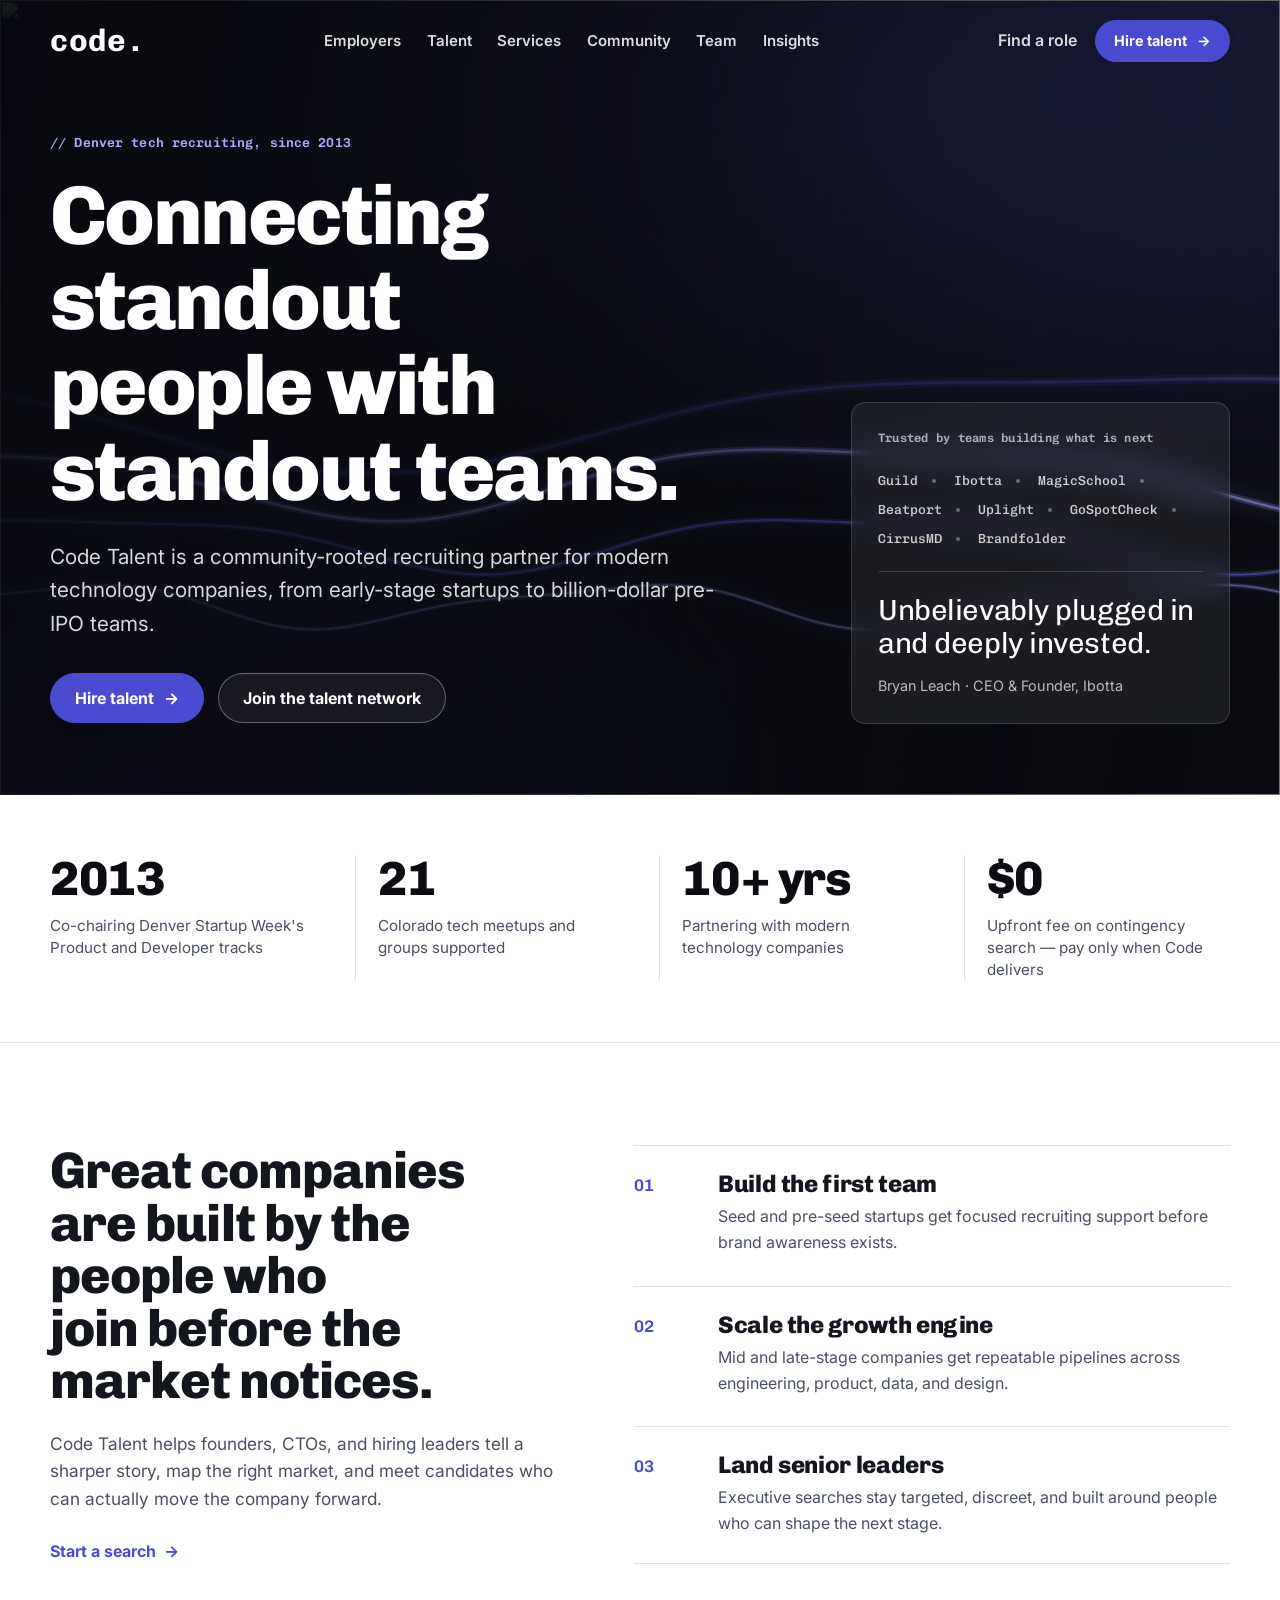
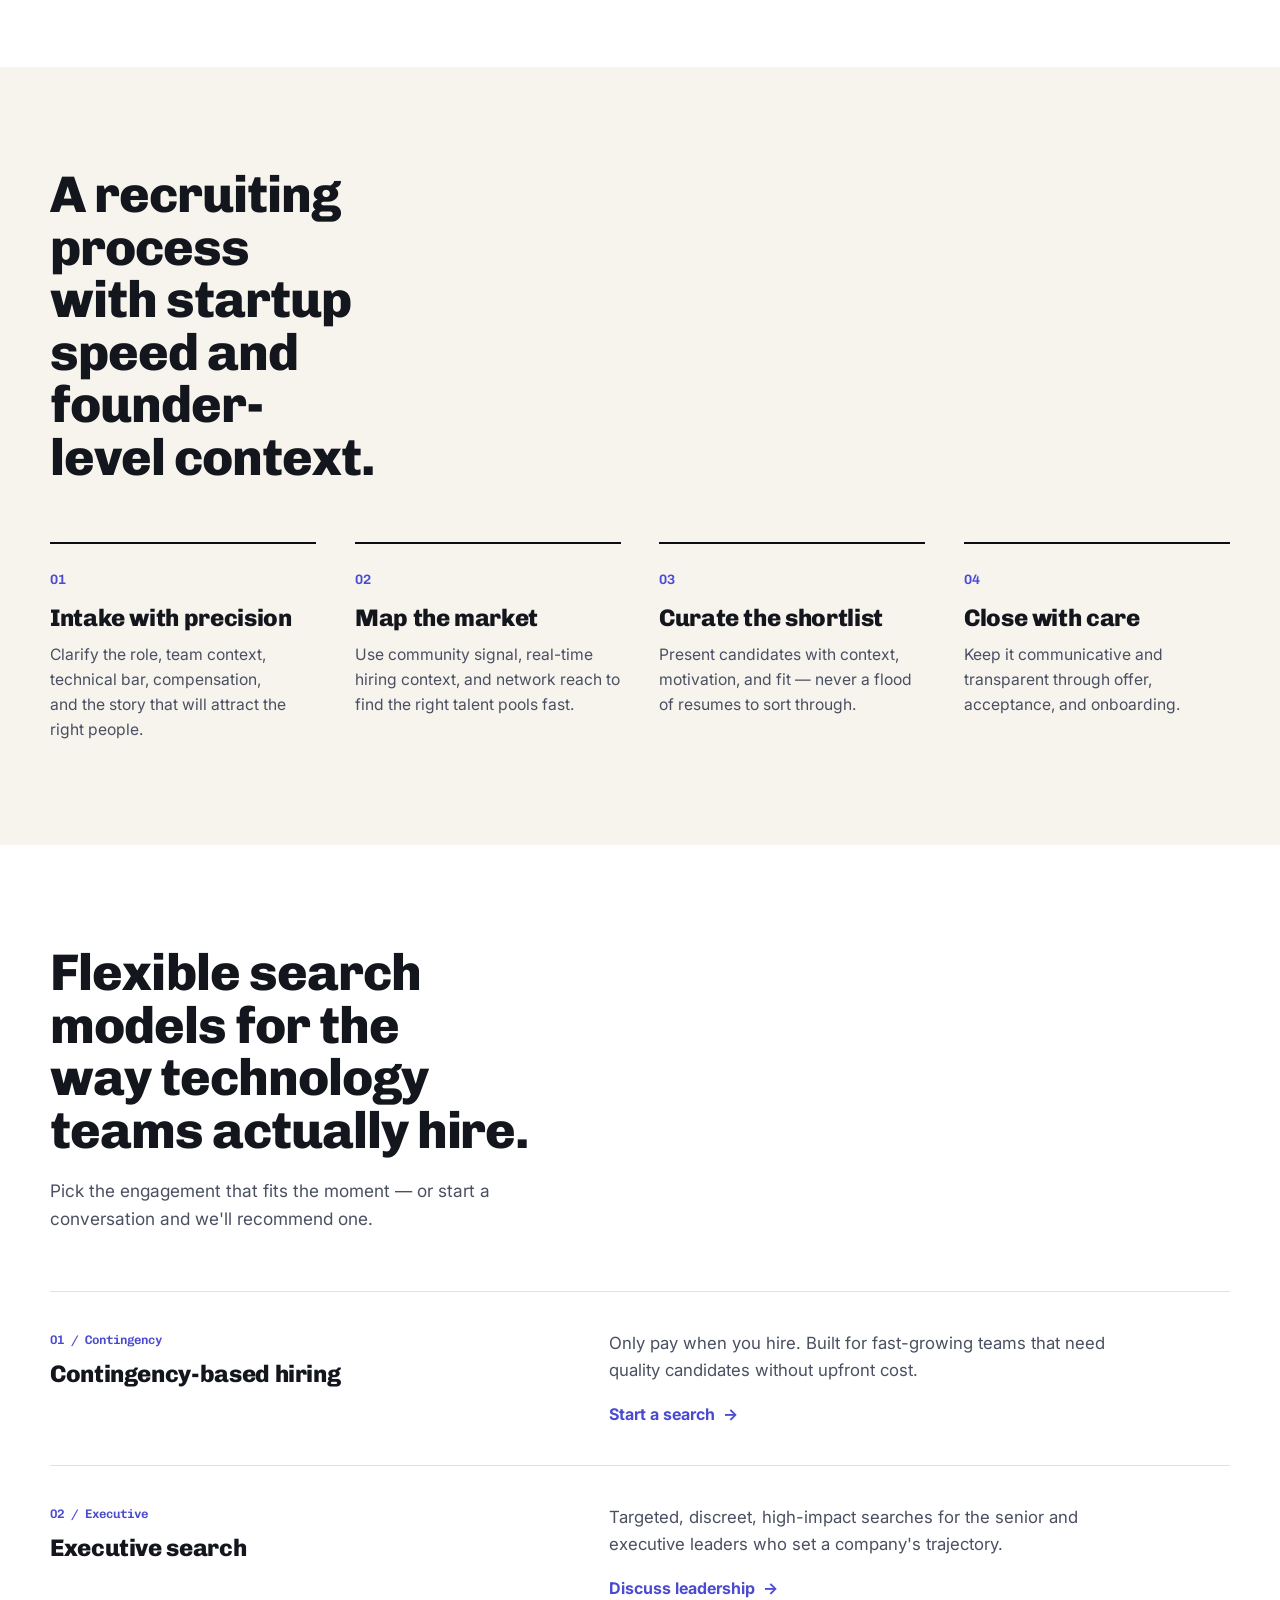
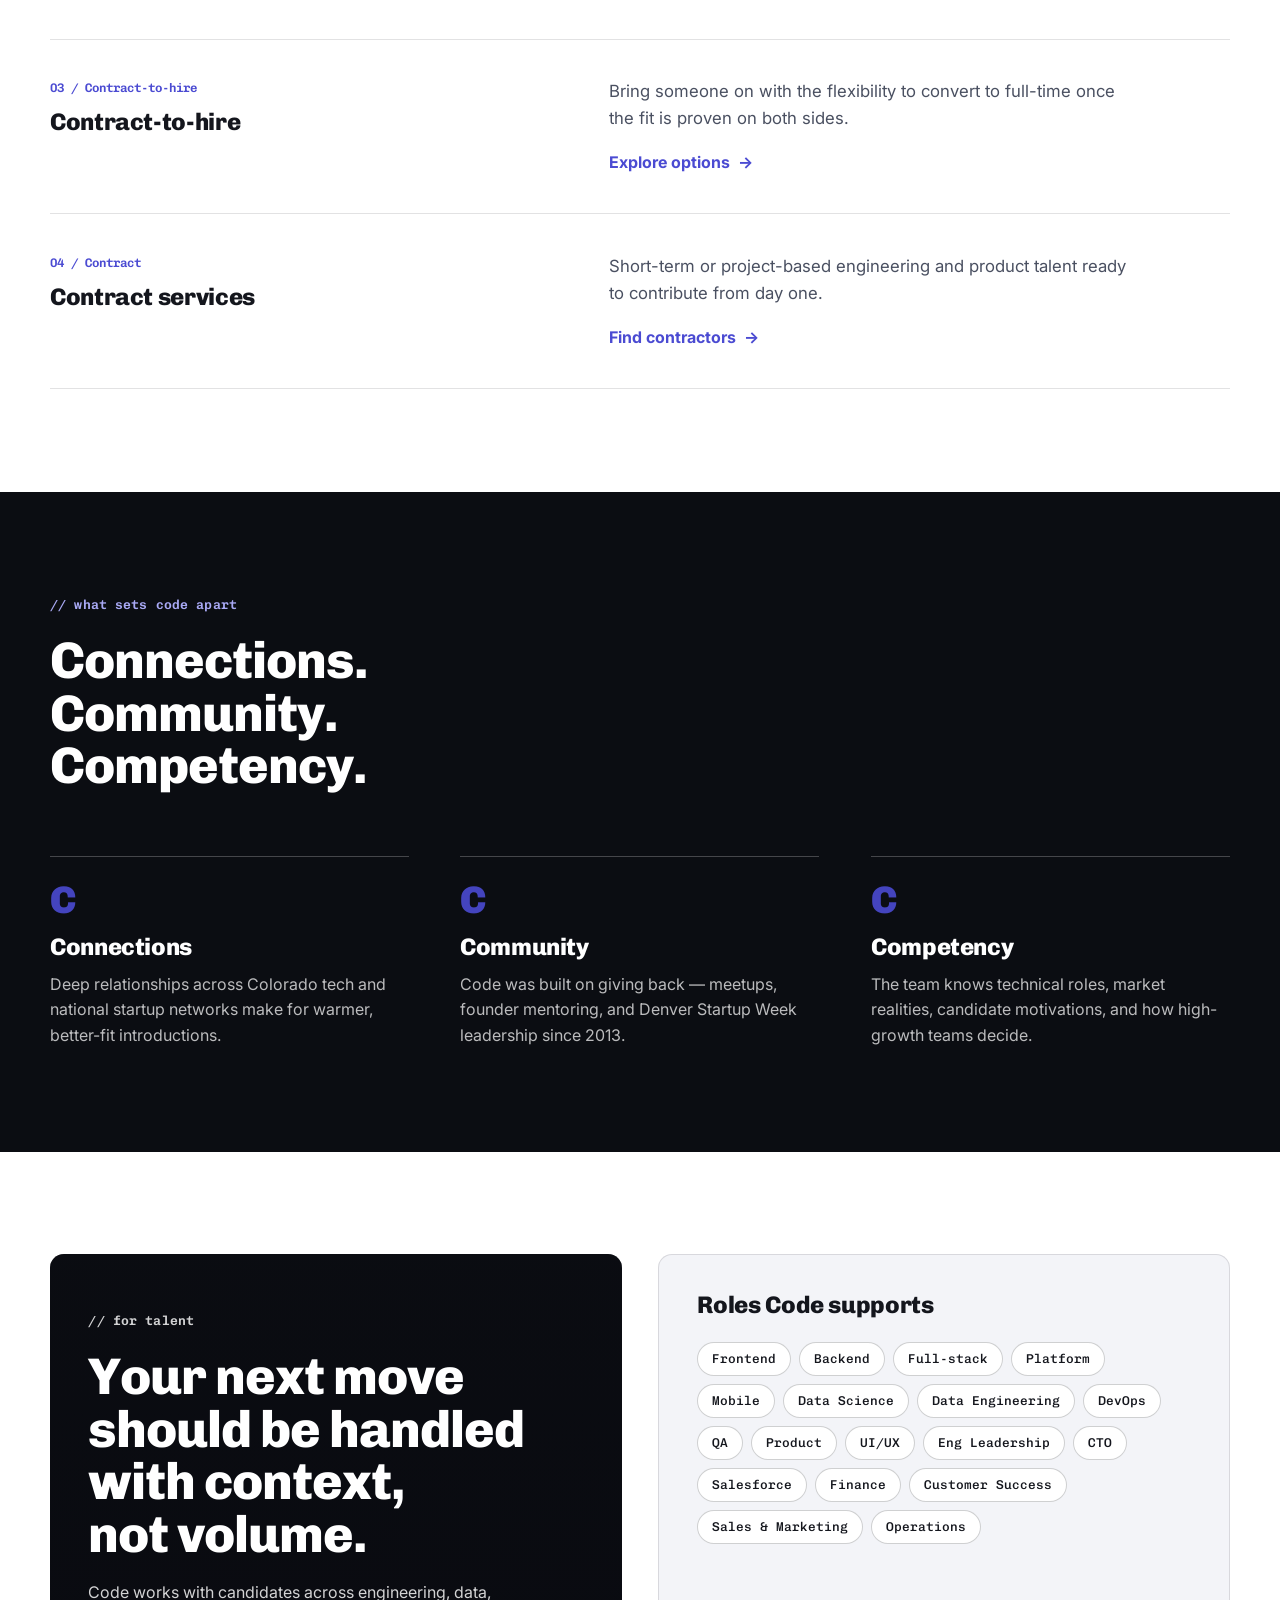
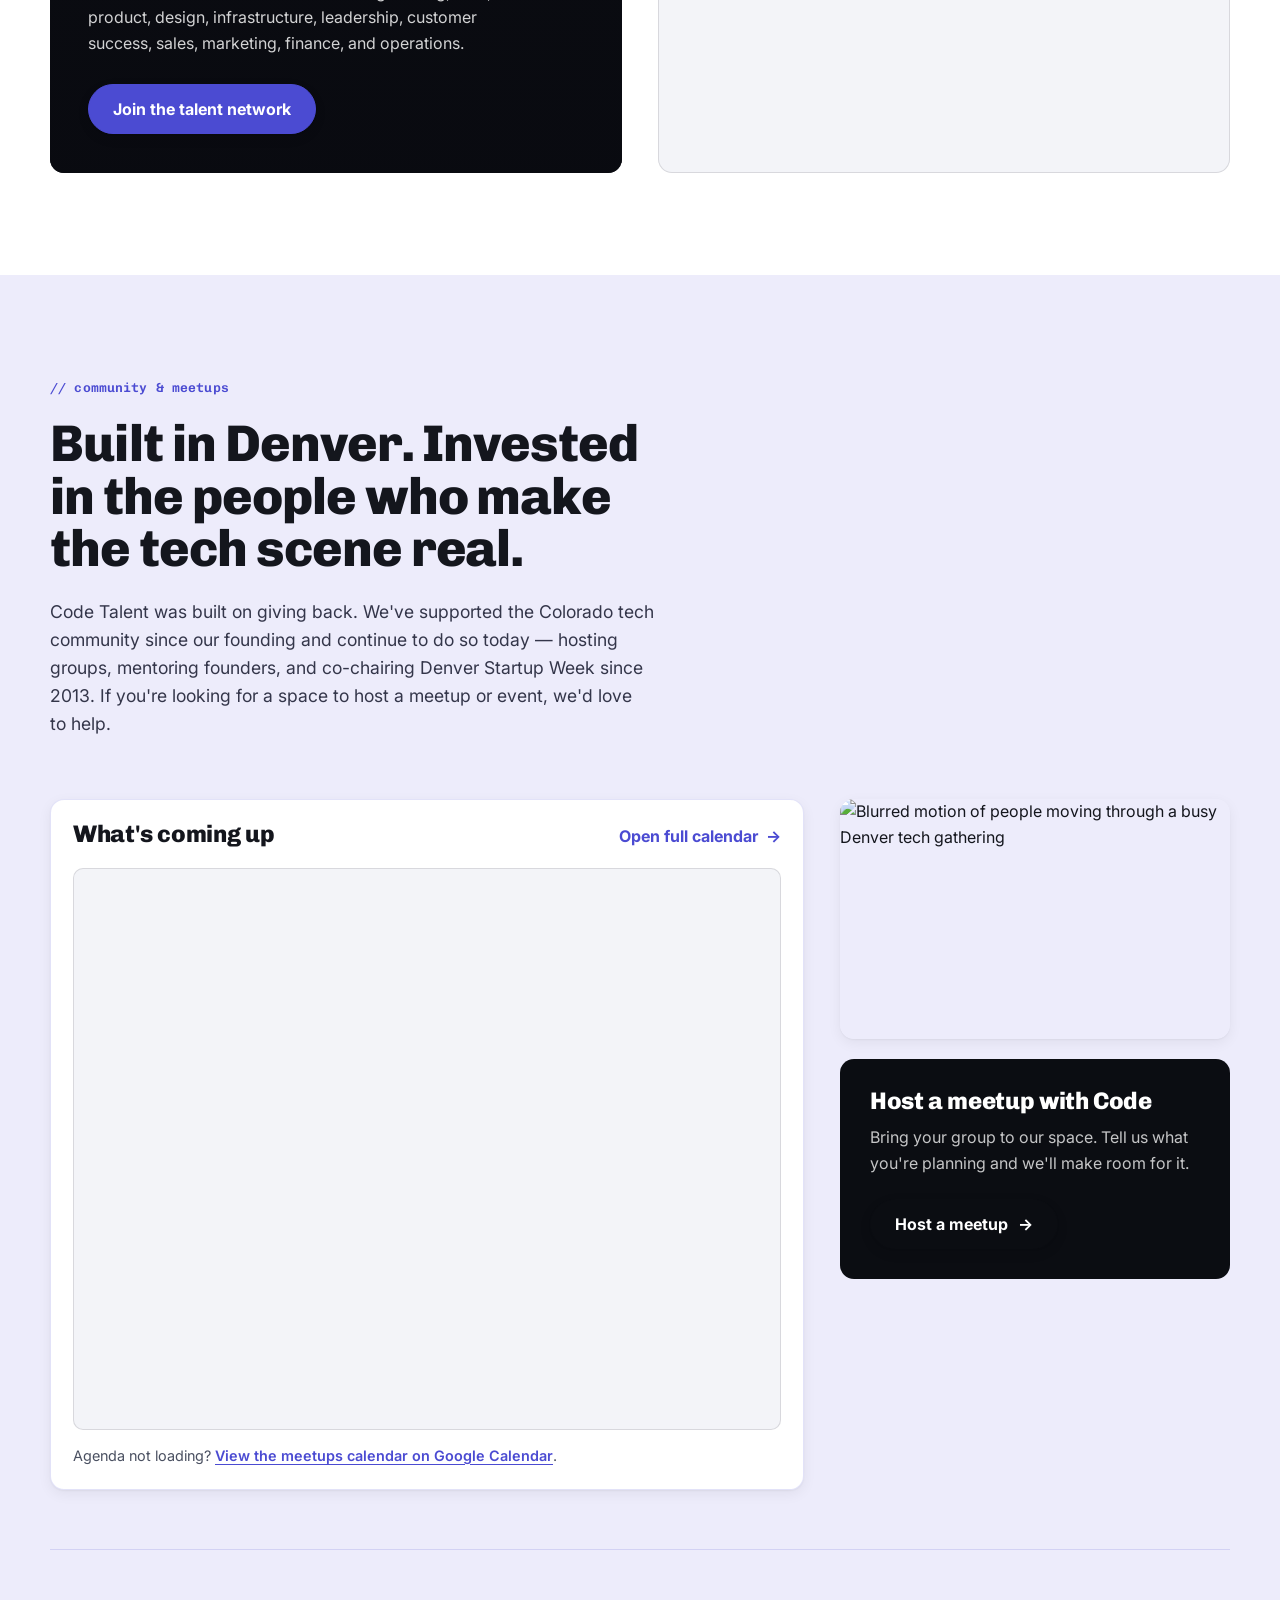
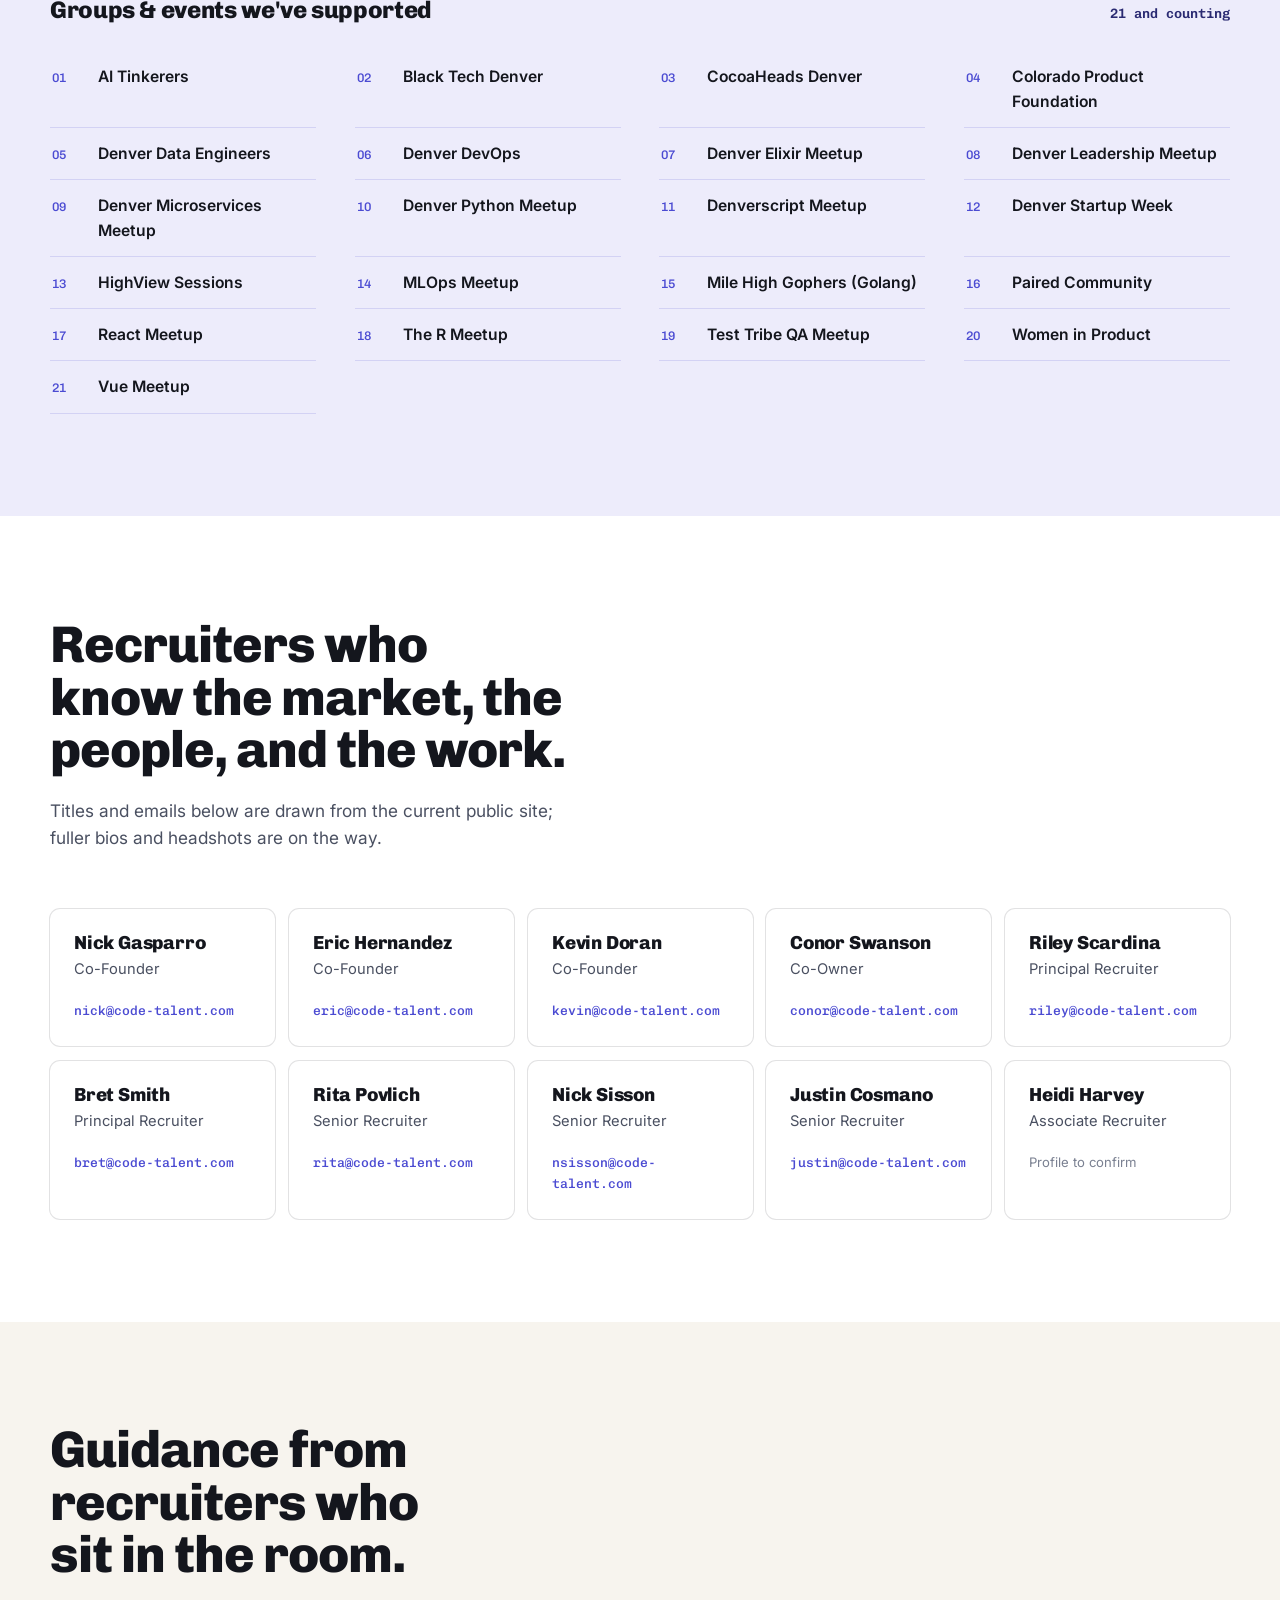
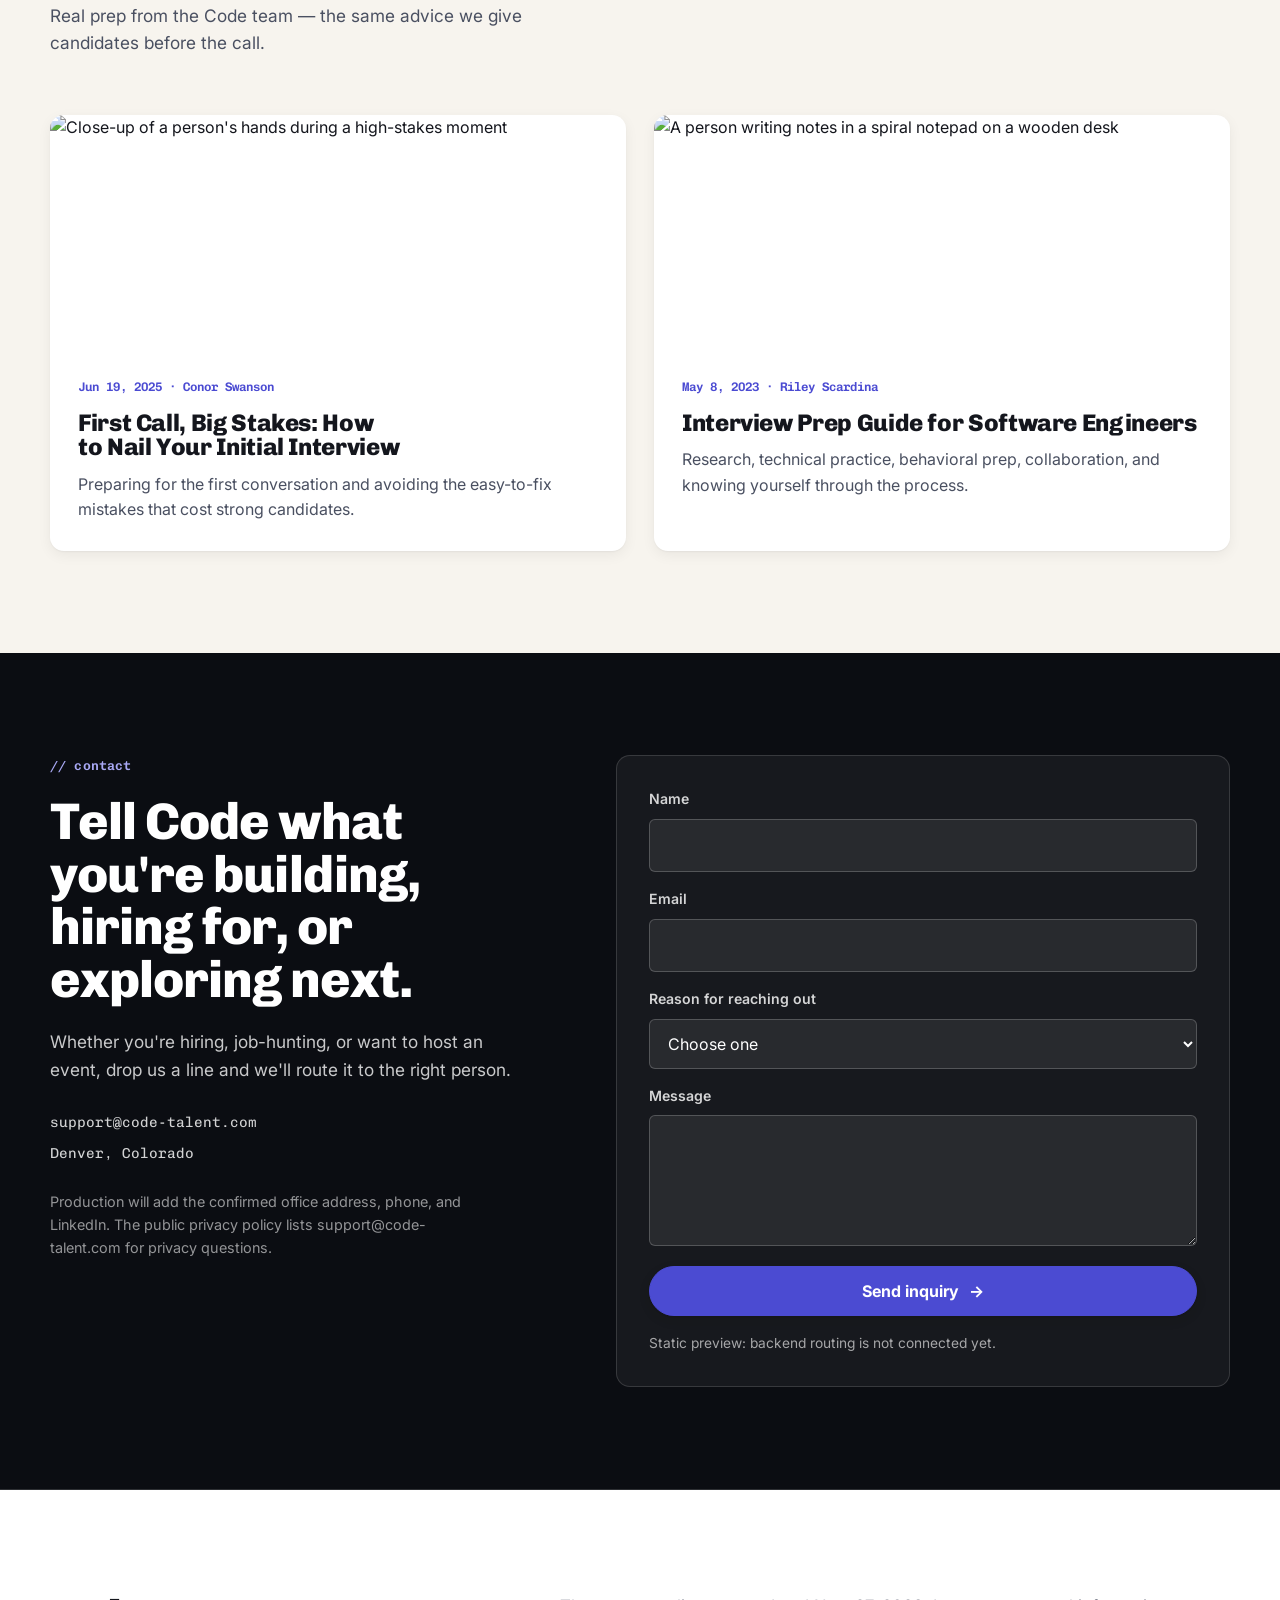
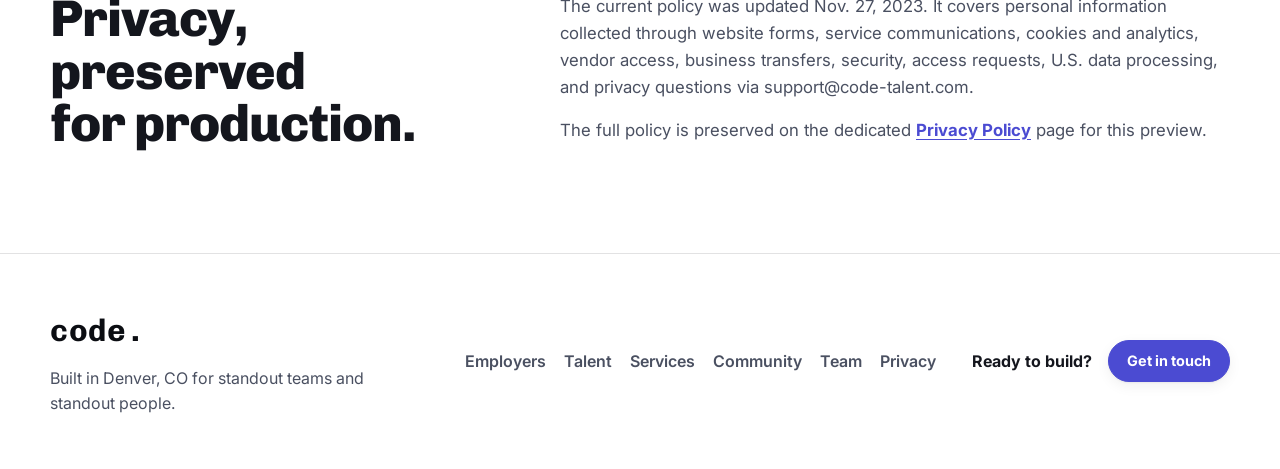
==== commit c06292c8: "Add glowy wave hero" ====
--- a/docs/index.html
+++ b/docs/index.html
@@ -63,6 +63,7 @@
             fetchpriority="high"
           />
         </div>
+        <canvas class="hero-wave-canvas" data-hero-waves aria-hidden="true"></canvas>
         <div class="container hero-grid">
           <div class="hero-copy">
             <p class="brand-tag reveal" data-reveal-order="1">// Denver tech recruiting, since 2013</p>
--- a/docs/styles.css
+++ b/docs/styles.css
@@ -449,9 +449,19 @@
   overflow: hidden;
 }
 
+/* Hero layer stack (bottom → top): photo → canvas → overlay → content.
+   Explicit z-index because inserting the canvas between siblings breaks
+   implicit source-order stacking. */
 .hero-media {
   position: absolute;
   inset: 0;
+  z-index: 0;
+  /* Static, no-JS fallback material: a soft indigo glow that reads as the
+     "resting frame" of the wave canvas even before (or without) script.js. */
+  background:
+    radial-gradient(120% 90% at 82% 12%, rgba(90, 92, 220, 0.42), transparent 60%),
+    radial-gradient(90% 80% at 8% 100%, rgba(42, 42, 114, 0.5), transparent 62%),
+    var(--ink);
 }
 
 .hero-media img {
@@ -460,10 +470,34 @@
   object-fit: cover;
 }
 
+/* Glowing wave canvas — sits above the photo, below the darkening overlay.
+   pointer-events:none so every click falls through to the CTAs on the
+   content layer. Hidden from AT via aria-hidden in markup. */
+.hero-wave-canvas {
+  position: absolute;
+  inset: 0;
+  z-index: 1;
+  width: 100%;
+  height: 100%;
+  display: block;
+  pointer-events: none;
+  /* Screen-blend the glow onto the photo so lines read as light, not paint. */
+  mix-blend-mode: screen;
+  opacity: 0;
+  transition: opacity 600ms var(--ease-out);
+}
+
+/* script.js flips this on once the first frame is painted, so the canvas
+   fades in rather than popping. */
+.hero-wave-canvas.is-live {
+  opacity: 1;
+}
+
 .hero::after {
   content: "";
   position: absolute;
   inset: 0;
+  z-index: 2;
   background: linear-gradient(
     100deg,
     rgba(9, 10, 16, 0.94) 0%,
@@ -474,7 +508,7 @@
 
 .hero-grid {
   position: relative;
-  z-index: 2;
+  z-index: 3;
   display: grid;
   grid-template-columns: minmax(0, 1.32fr) minmax(300px, 0.68fr);
   gap: clamp(36px, 5vw, 72px);
@@ -1534,4 +1568,12 @@
   .insight-card:hover .insight-media img {
     transform: none;
   }
-}
+
+  /* Quiet the wave canvas: script.js paints a single static frame and skips
+     RAF, and we soften it so the hero stays polished but calm. The static
+     .hero-media glow underneath still carries the hero if JS never runs. */
+  .hero-wave-canvas {
+    opacity: 0.55 !important;
+    transition: none;
+  }
+}
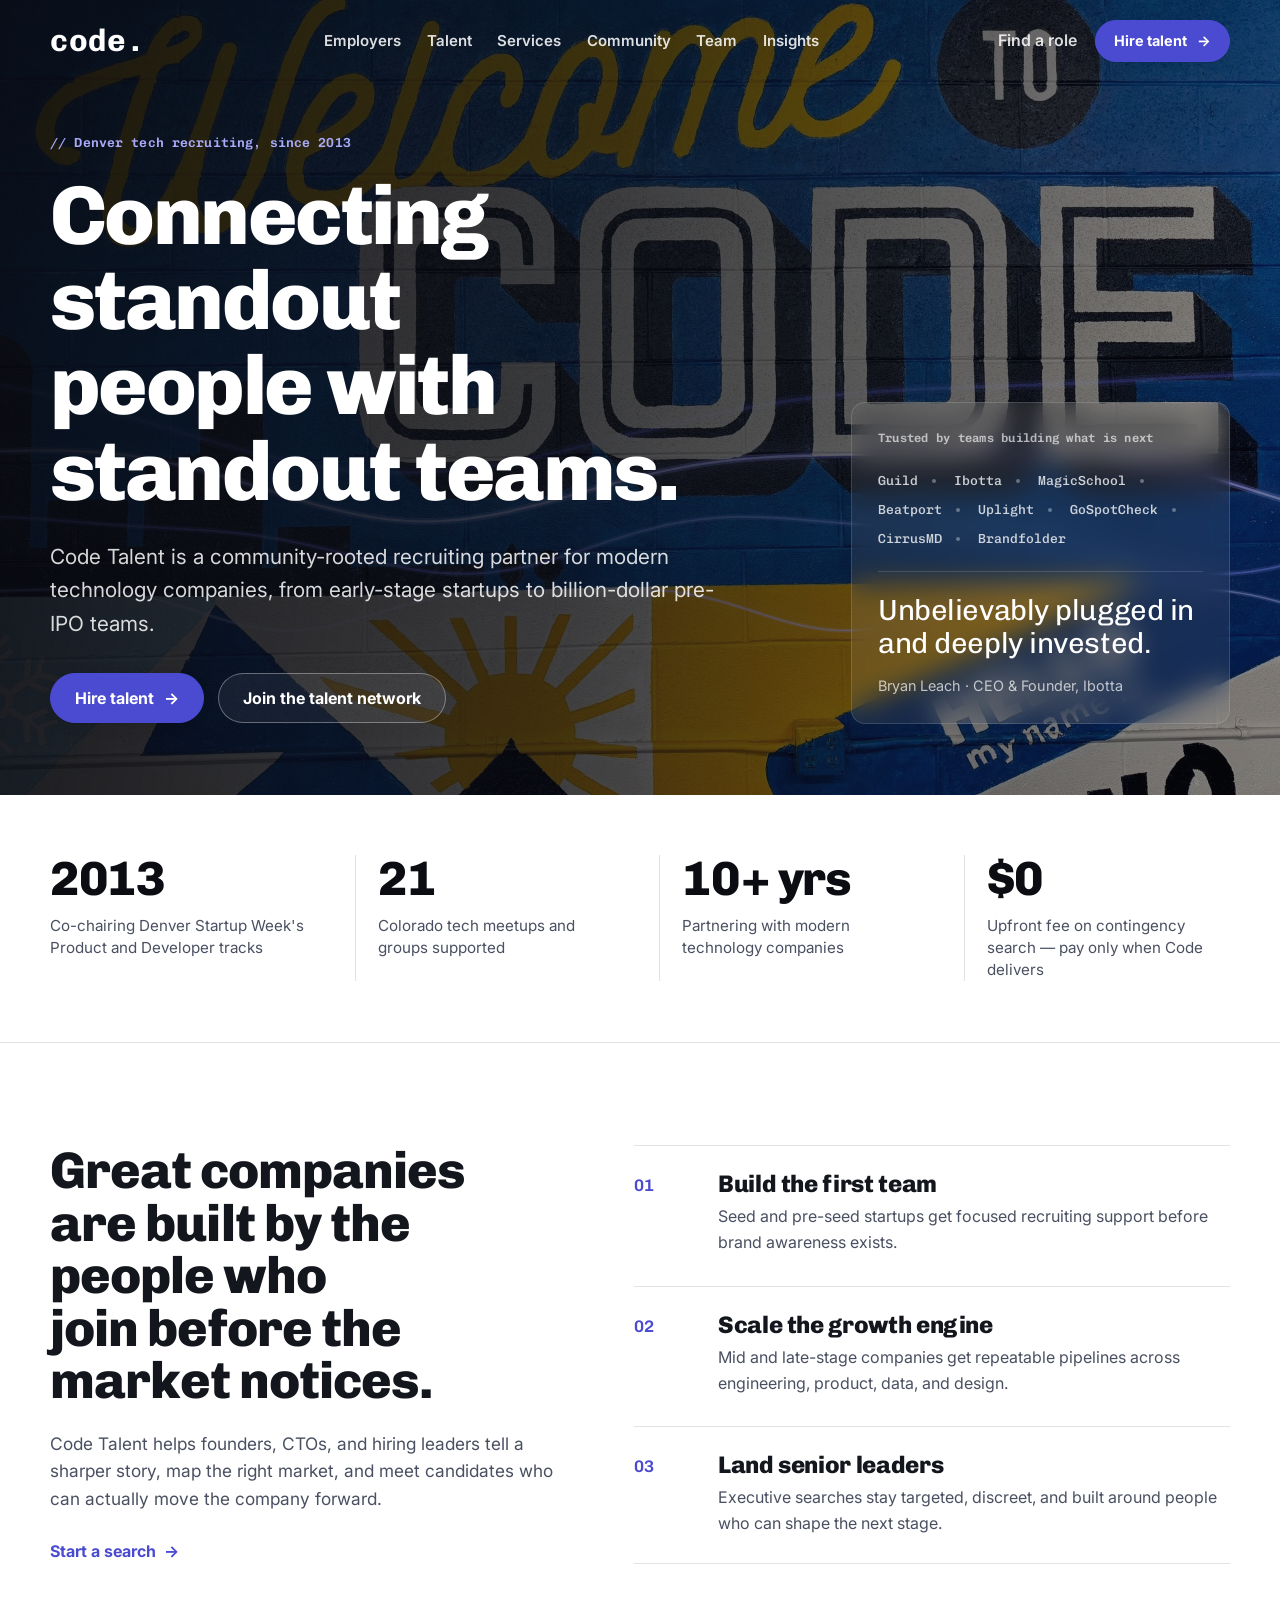
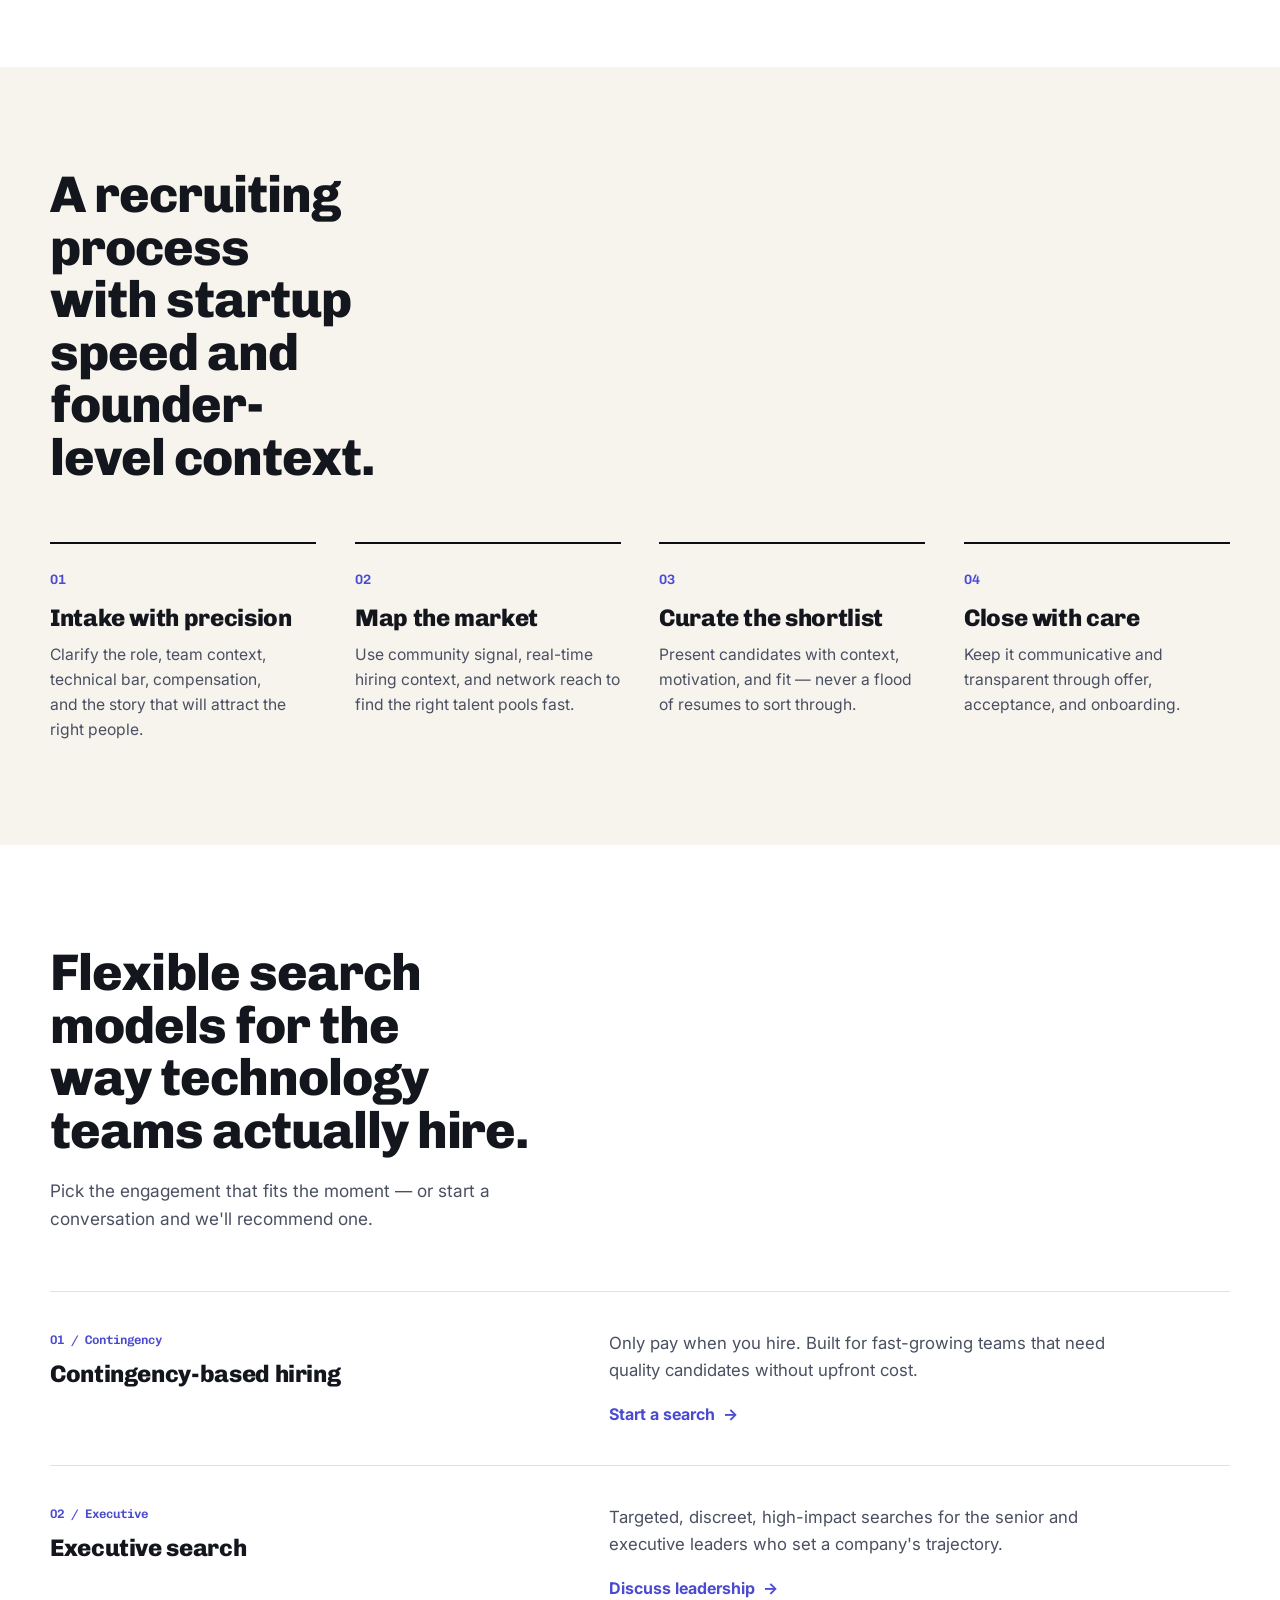
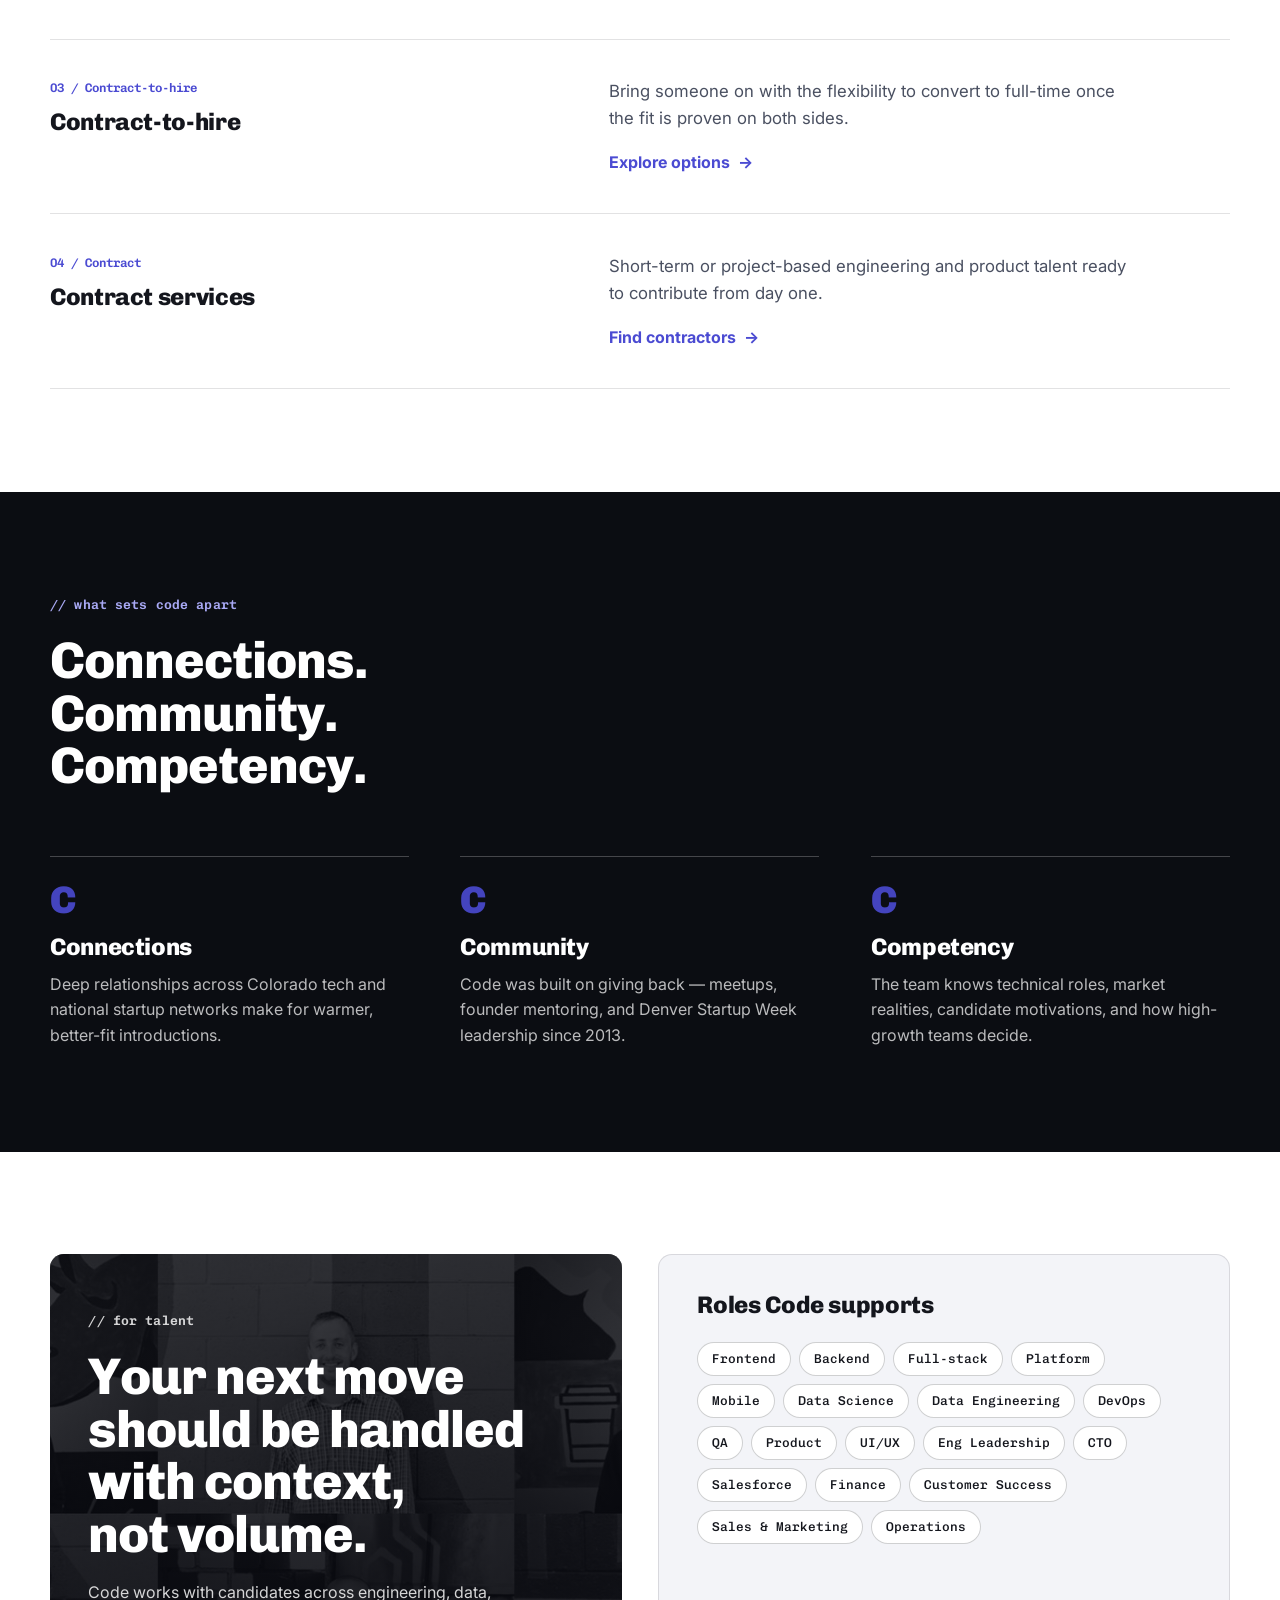
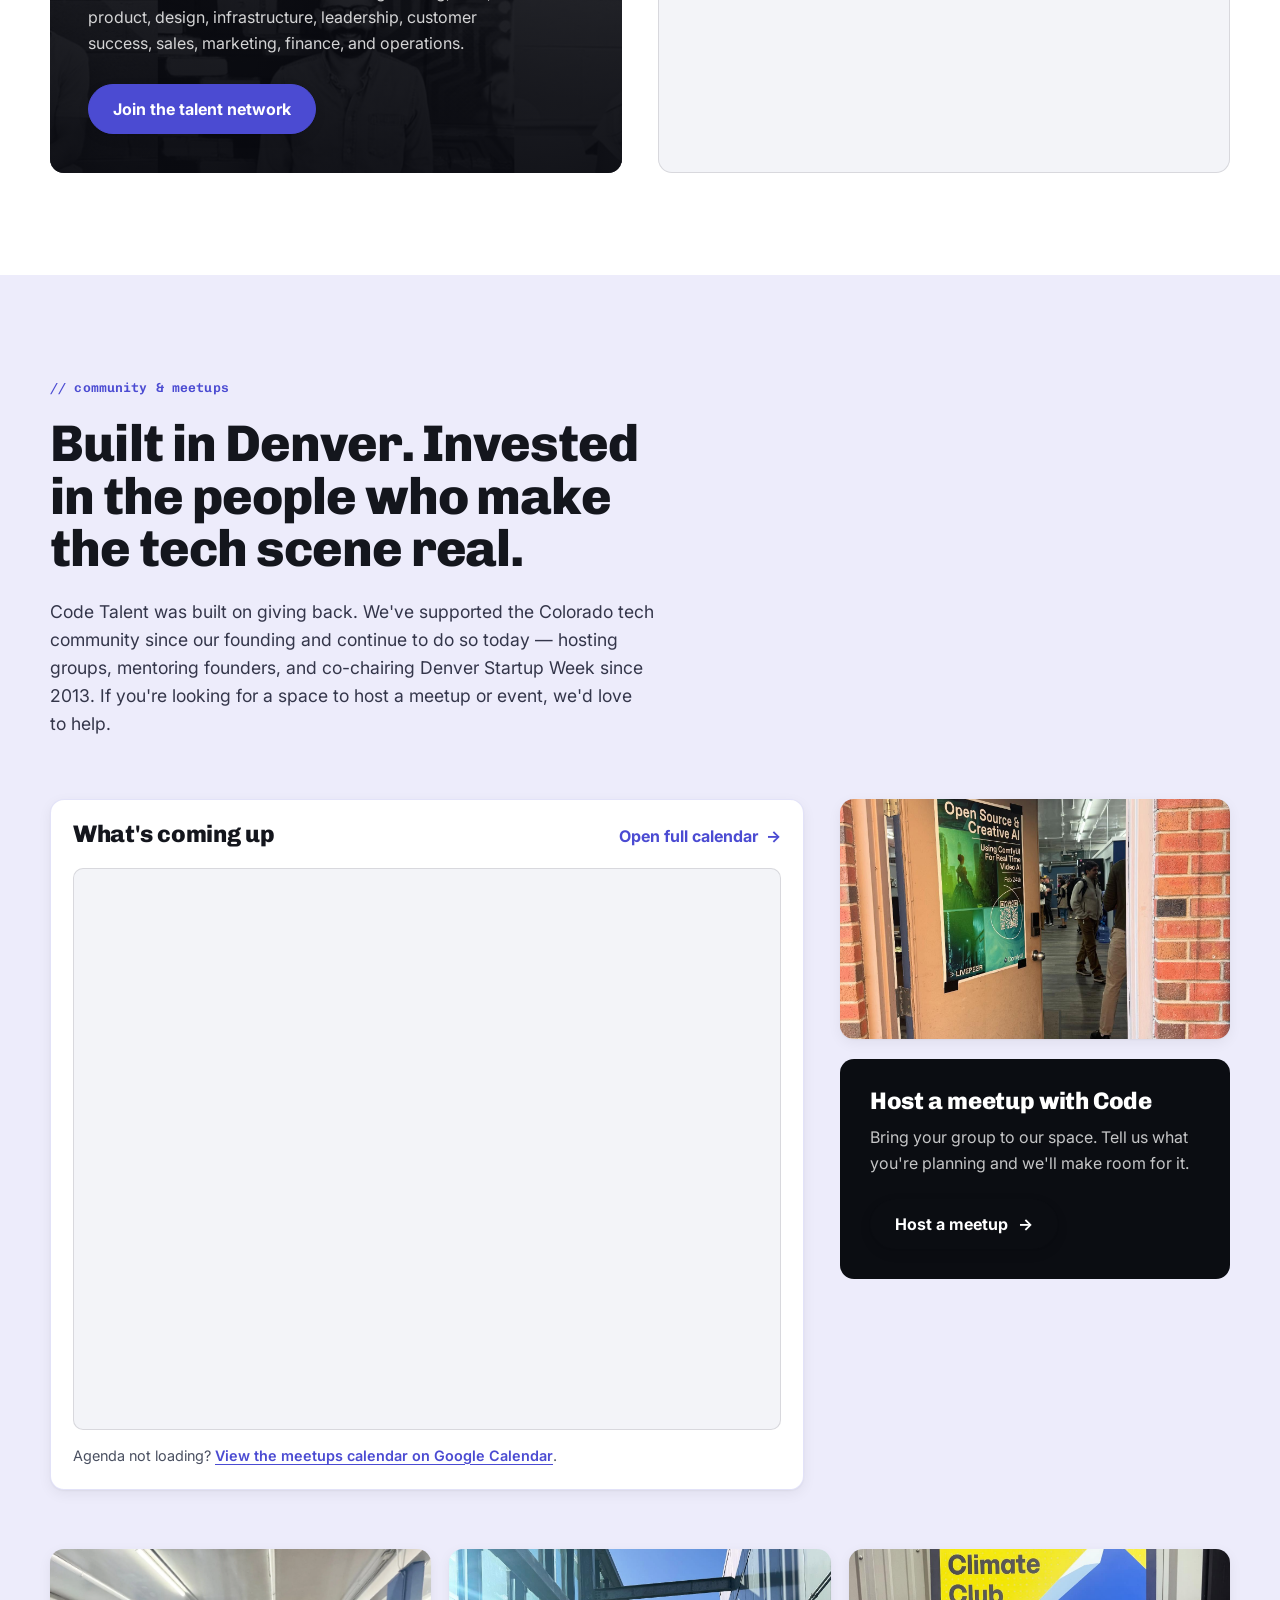
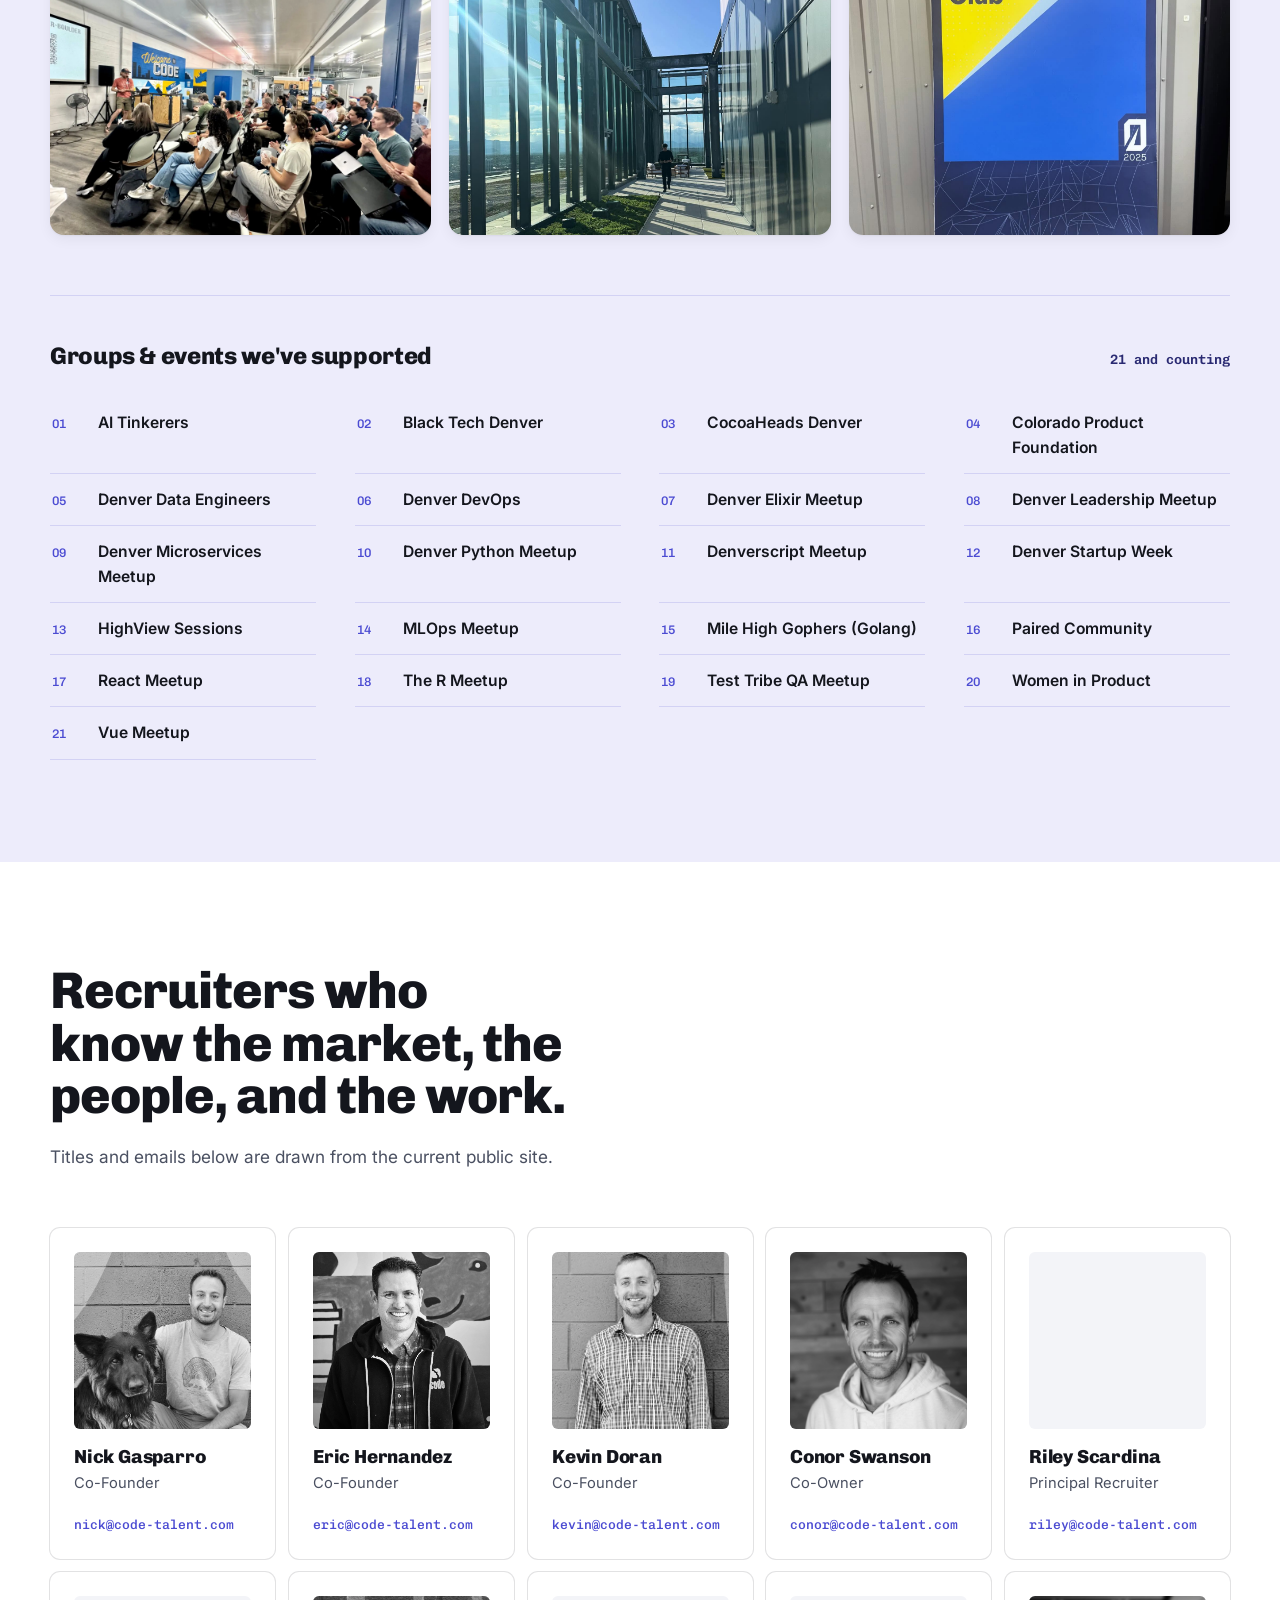
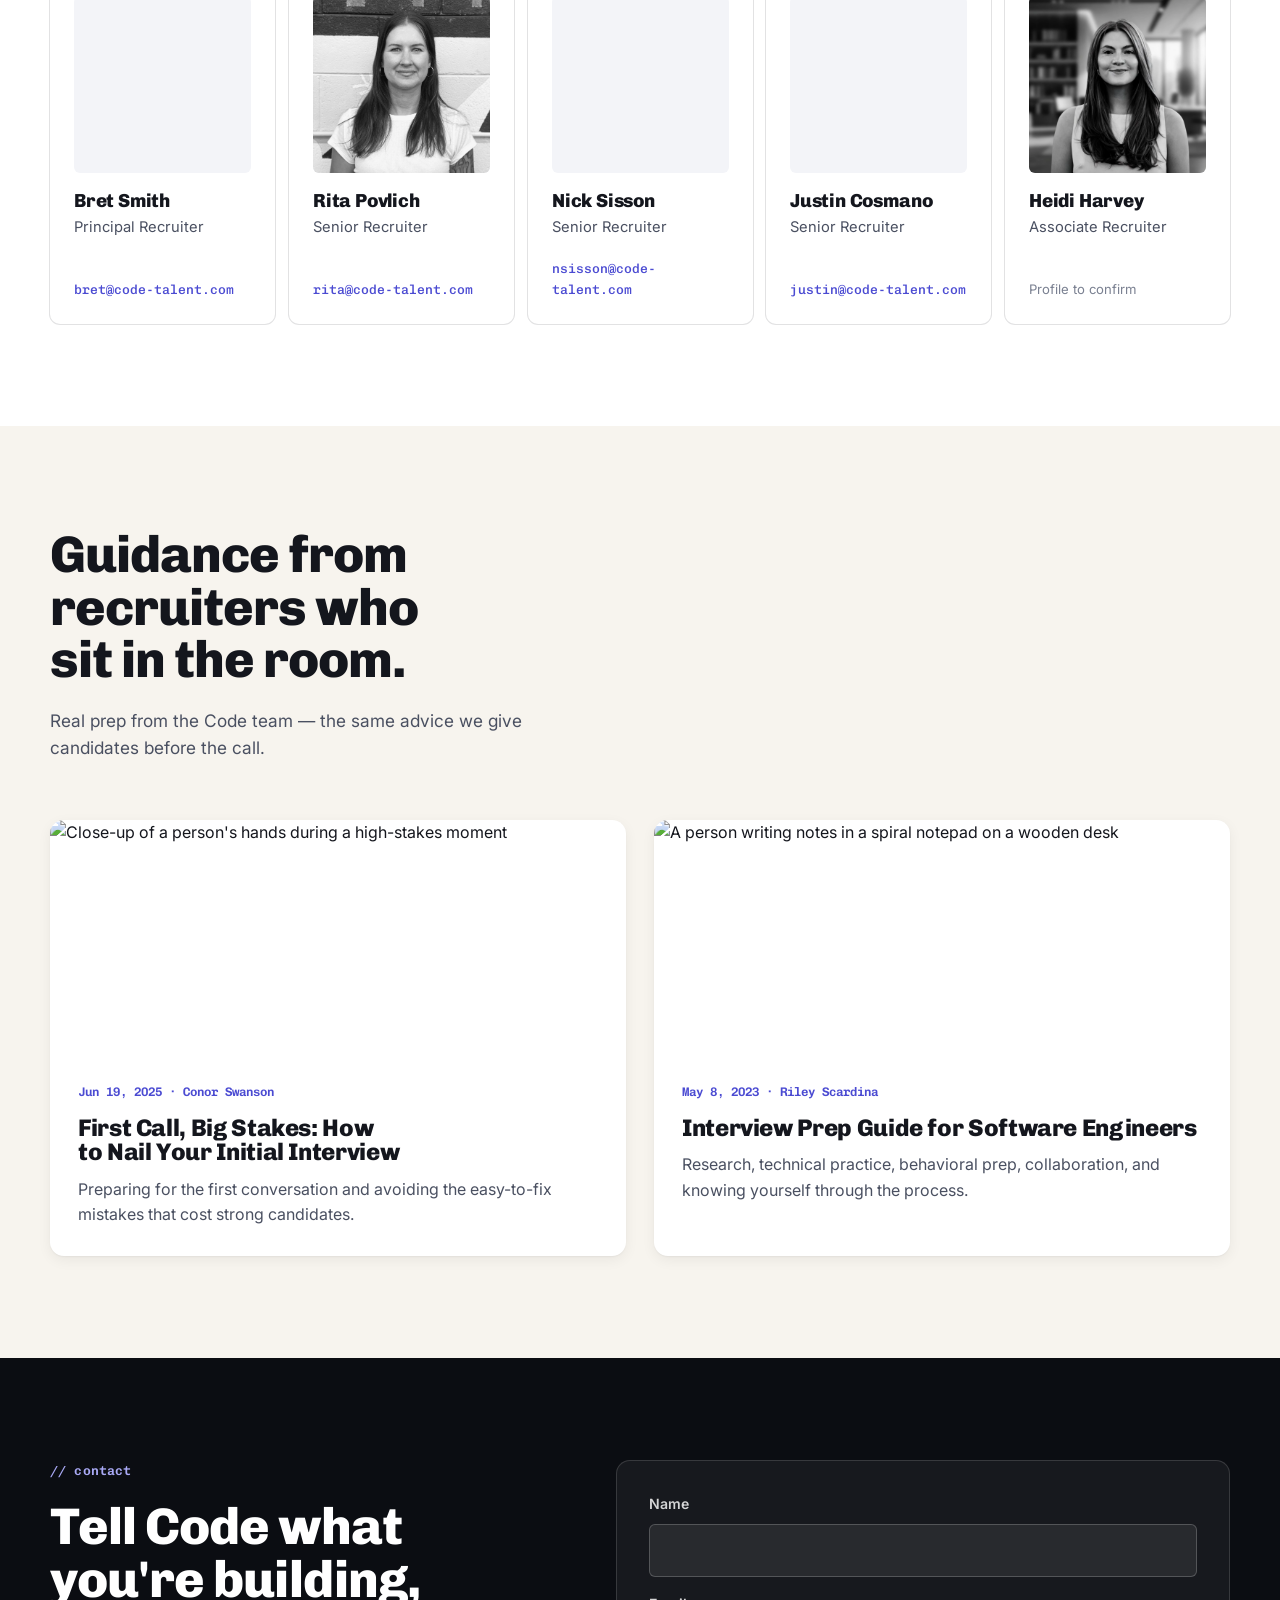
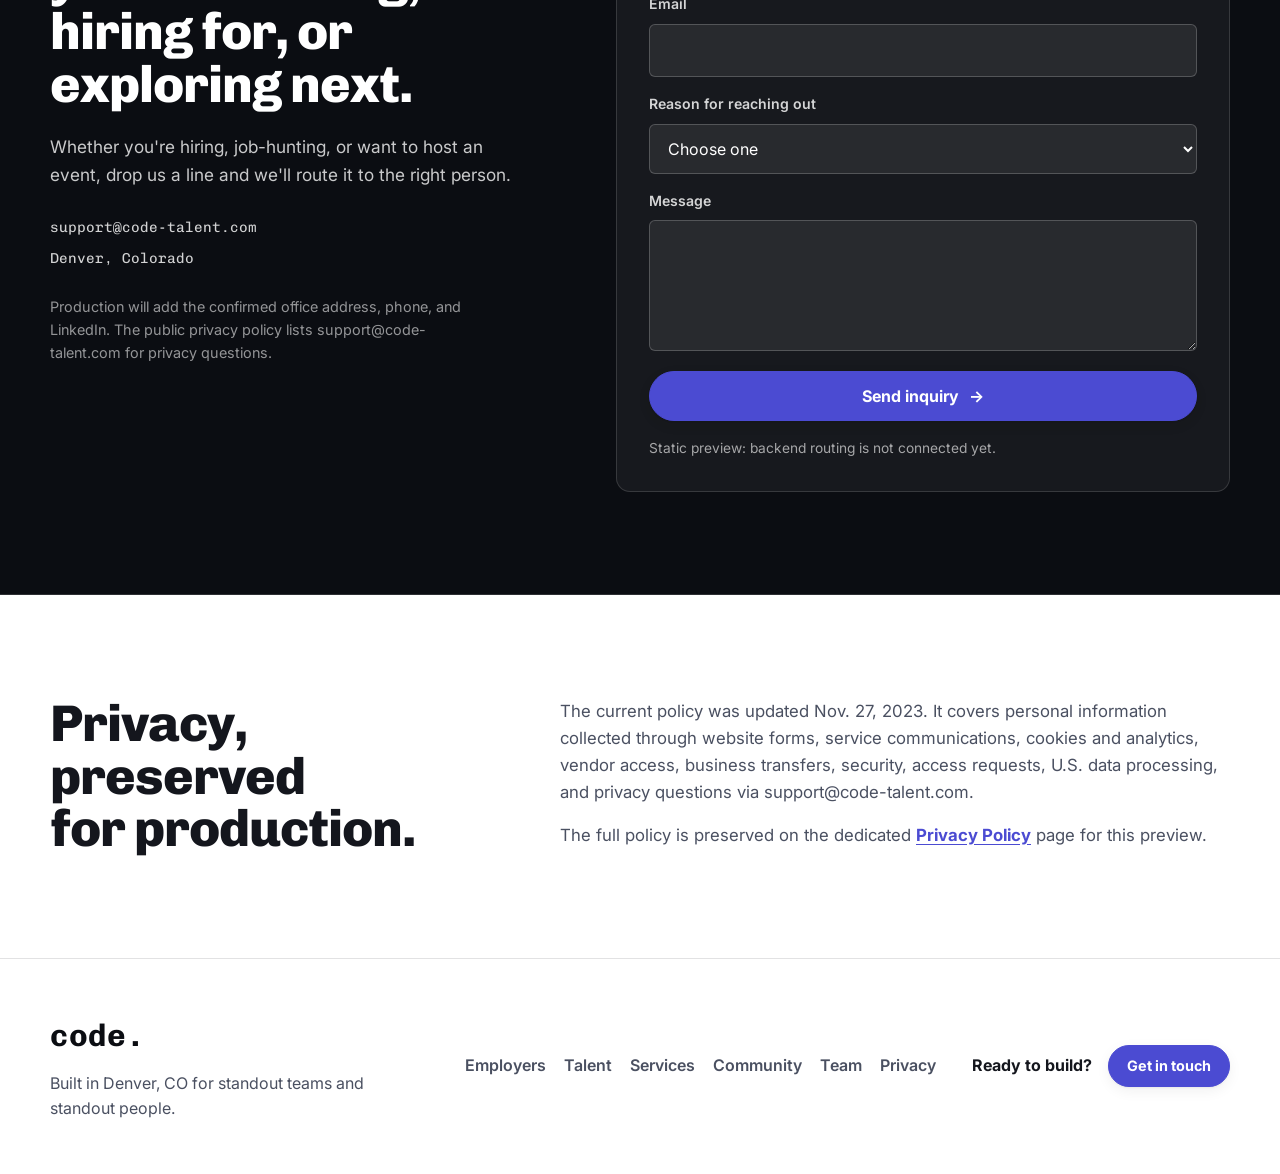
==== commit a33537ca: "Integrate Code Talent photo assets" ====
--- a/docs/index.html
+++ b/docs/index.html
@@ -58,7 +58,7 @@
       <section class="hero section-ink">
         <div class="hero-media" aria-hidden="true">
           <img
-            src="https://cdn.durable.co/blocks/3abPyMldvIsXDn9sPv0dbeE94YKzcHehLIumNaeTvxi5ecfWmJnw3LtG18OvIp3E.jpg"
+            src="assets/codetalent/code-mural.webp"
             alt=""
             fetchpriority="high"
           />
@@ -342,9 +342,10 @@
             <aside class="community-aside reveal">
               <figure class="community-media">
                 <img
-                  src="https://cdn.durable.co/getty/17Z9nBR3NvjxDk5y1fYtN43wn4YsNpieR27Ax5LYKGOHjJWllQKdqEUbgdgcxDuA.jpeg"
-                  alt="Blurred motion of people moving through a busy Denver tech gathering"
+                  src="assets/codetalent/community-meetup.jpg"
+                  alt="A packed Code Talent community meetup with attendees gathered in the Code space"
                   loading="lazy"
+                  decoding="async"
                 />
               </figure>
               <div class="host-cta">
@@ -356,6 +357,28 @@
               </div>
             </aside>
           </div>
+
+          <!-- Community photo strip: real moments from Code events & meetups -->
+          <figure class="community-strip reveal" aria-label="Scenes from Code Talent community events">
+            <img
+              src="assets/codetalent/code-space-audience.webp"
+              alt="Attendees seated and listening during an event in the Code Talent space"
+              loading="lazy"
+              decoding="async"
+            />
+            <img
+              src="assets/codetalent/event-doorway.jpg"
+              alt="Sunlit glass-walled walkway at a Denver venue where Code Talent hosts events"
+              loading="lazy"
+              decoding="async"
+            />
+            <img
+              src="assets/codetalent/mile-high-climate-club.jpg"
+              alt="Mile High Climate Club event signage at a Code Talent community gathering"
+              loading="lazy"
+              decoding="async"
+            />
+          </figure>
 
           <!-- Supported groups: dense indexed directory -->
           <div class="groups reveal">
@@ -395,55 +418,65 @@
         <div class="container">
           <div class="section-heading section-heading-wide reveal">
             <h2>Recruiters who know the market, the people, and the work.</h2>
-            <p>Titles and emails below are drawn from the current public site; fuller bios and headshots are on the way.</p>
+            <p>Titles and emails below are drawn from the current public site.</p>
           </div>
           <ul class="team-grid">
             <li class="team-card reveal">
+              <img class="team-photo" src="assets/codetalent/nick-gasparro.webp" alt="Portrait of Nick Gasparro" width="600" height="600" loading="lazy" decoding="async" />
               <h3>Nick Gasparro</h3>
               <p class="role">Co-Founder</p>
               <a class="team-contact" href="mailto:nick@code-talent.com">nick@code-talent.com</a>
             </li>
             <li class="team-card reveal">
+              <img class="team-photo" src="assets/codetalent/eric-hernandez.webp" alt="Portrait of Eric Hernandez" width="600" height="600" loading="lazy" decoding="async" />
               <h3>Eric Hernandez</h3>
               <p class="role">Co-Founder</p>
               <a class="team-contact" href="mailto:eric@code-talent.com">eric@code-talent.com</a>
             </li>
             <li class="team-card reveal">
+              <img class="team-photo" src="assets/codetalent/kevin-doran.webp" alt="Portrait of Kevin Doran" width="600" height="600" loading="lazy" decoding="async" />
               <h3>Kevin Doran</h3>
               <p class="role">Co-Founder</p>
               <a class="team-contact" href="mailto:kevin@code-talent.com">kevin@code-talent.com</a>
             </li>
             <li class="team-card reveal">
+              <img class="team-photo" src="assets/codetalent/conor-swanson.webp" alt="Portrait of Conor Swanson" width="600" height="600" loading="lazy" decoding="async" />
               <h3>Conor Swanson</h3>
               <p class="role">Co-Owner</p>
               <a class="team-contact" href="mailto:conor@code-talent.com">conor@code-talent.com</a>
             </li>
             <li class="team-card reveal">
+              <img class="team-photo" src="assets/codetalent/riley-scardina.webp" alt="Portrait of Riley Scardina" width="600" height="600" loading="lazy" decoding="async" />
               <h3>Riley Scardina</h3>
               <p class="role">Principal Recruiter</p>
               <a class="team-contact" href="mailto:riley@code-talent.com">riley@code-talent.com</a>
             </li>
             <li class="team-card reveal">
+              <img class="team-photo" src="assets/codetalent/bret-smith.webp" alt="Portrait of Bret Smith" width="600" height="600" loading="lazy" decoding="async" />
               <h3>Bret Smith</h3>
               <p class="role">Principal Recruiter</p>
               <a class="team-contact" href="mailto:bret@code-talent.com">bret@code-talent.com</a>
             </li>
             <li class="team-card reveal">
+              <img class="team-photo" src="assets/codetalent/rita-povlich.webp" alt="Portrait of Rita Povlich" width="600" height="600" loading="lazy" decoding="async" />
               <h3>Rita Povlich</h3>
               <p class="role">Senior Recruiter</p>
               <a class="team-contact" href="mailto:rita@code-talent.com">rita@code-talent.com</a>
             </li>
             <li class="team-card reveal">
+              <img class="team-photo" src="assets/codetalent/nick-sisson.webp" alt="Portrait of Nick Sisson" width="600" height="600" loading="lazy" decoding="async" />
               <h3>Nick Sisson</h3>
               <p class="role">Senior Recruiter</p>
               <a class="team-contact" href="mailto:nsisson@code-talent.com">nsisson@code-talent.com</a>
             </li>
             <li class="team-card reveal">
+              <img class="team-photo" src="assets/codetalent/justin-cosmano.webp" alt="Portrait of Justin Cosmano" width="600" height="600" loading="lazy" decoding="async" />
               <h3>Justin Cosmano</h3>
               <p class="role">Senior Recruiter</p>
               <a class="team-contact" href="mailto:justin@code-talent.com">justin@code-talent.com</a>
             </li>
             <li class="team-card reveal">
+              <img class="team-photo" src="assets/codetalent/heidi-harvey.webp" alt="Portrait of Heidi Harvey" width="600" height="600" loading="lazy" decoding="async" />
               <h3>Heidi Harvey</h3>
               <p class="role">Associate Recruiter</p>
               <span class="team-note">Profile to confirm</span>
--- a/docs/styles.css
+++ b/docs/styles.css
@@ -820,8 +820,7 @@
   content: "";
   position: absolute;
   inset: 0;
-  background: url("https://cdn.durable.co/blocks/32D6qfnPPLzosxWGniwpJnl6d3G72Oz595QJACydfjY3mSPkZJQs4I3HyFRIFRnA.jpg")
-    center / cover no-repeat;
+  background: url("assets/codetalent/team-collage.webp") center / cover no-repeat;
   opacity: 0.32;
 }
 
@@ -989,6 +988,23 @@
   color: rgba(255, 255, 255, 0.76);
 }
 
+/* Community photo strip: real event moments, evenly cropped so mixed
+   portrait/landscape sources read as one consistent band. */
+.community-strip {
+  display: grid;
+  grid-template-columns: repeat(3, 1fr);
+  gap: clamp(12px, 1.5vw, 18px);
+  margin: 0 0 clamp(40px, 5vw, 60px);
+}
+
+.community-strip img {
+  width: 100%;
+  aspect-ratio: 4 / 3;
+  object-fit: cover;
+  border-radius: var(--radius-lg);
+  box-shadow: var(--shadow-1);
+}
+
 /* Supported groups directory */
 .groups {
   padding-top: clamp(34px, 4vw, 48px);
@@ -1049,6 +1065,8 @@
 }
 
 .team-card {
+  display: flex;
+  flex-direction: column;
   padding: 24px;
   border-radius: var(--radius);
   background: #fff;
@@ -1061,6 +1079,22 @@
   box-shadow: var(--shadow-2);
 }
 
+/* Headshots vary in source dimensions (367px–1920px, mostly square with a few
+   landscape). A fixed 1/1 ratio + cover normalizes the crop; center-top keeps
+   faces in frame when a taller/wider source is cropped. */
+.team-photo {
+  width: 100%;
+  /* height:auto lets aspect-ratio drive the box; without it the width/height
+     HTML attrs (kept for CLS) would pin height and defeat the square crop. */
+  height: auto;
+  aspect-ratio: 1 / 1;
+  object-fit: cover;
+  object-position: center top;
+  margin-bottom: 18px;
+  border-radius: var(--radius-sm);
+  background: var(--paper-cool);
+}
+
 .team-card h3 {
   font-size: 1.18rem;
   letter-spacing: -0.01em;
@@ -1074,7 +1108,8 @@
 
 .team-contact {
   display: inline-block;
-  margin-top: 18px;
+  margin-top: auto;
+  padding-top: 18px;
   color: var(--indigo);
   font-family: var(--font-mono);
   font-size: 0.82rem;
@@ -1089,7 +1124,8 @@
 
 .team-note {
   display: inline-block;
-  margin-top: 18px;
+  margin-top: auto;
+  padding-top: 18px;
   color: #7a8091;
   font-size: 0.82rem;
 }
@@ -1522,6 +1558,10 @@
     flex-direction: column;
   }
 
+  .community-strip {
+    grid-template-columns: 1fr 1fr;
+  }
+
   .calendar-frame iframe {
     height: 520px;
   }
